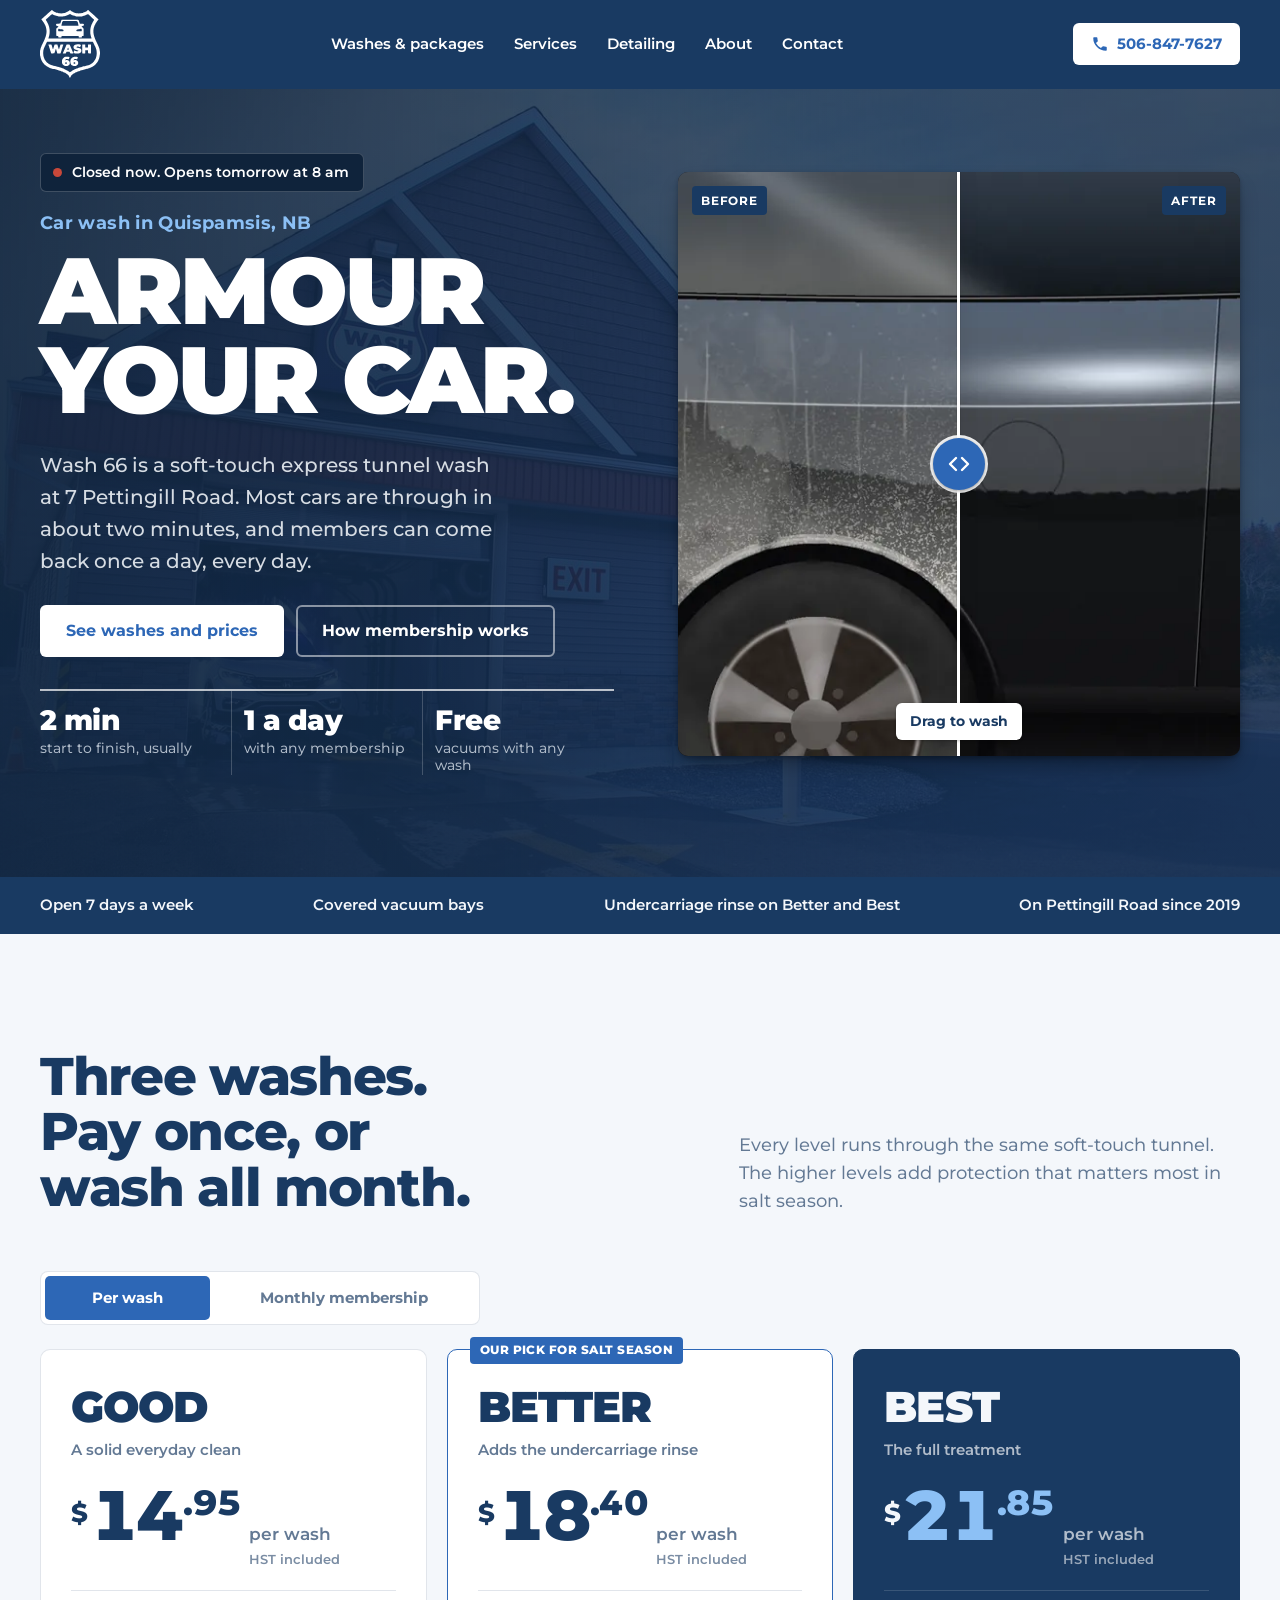
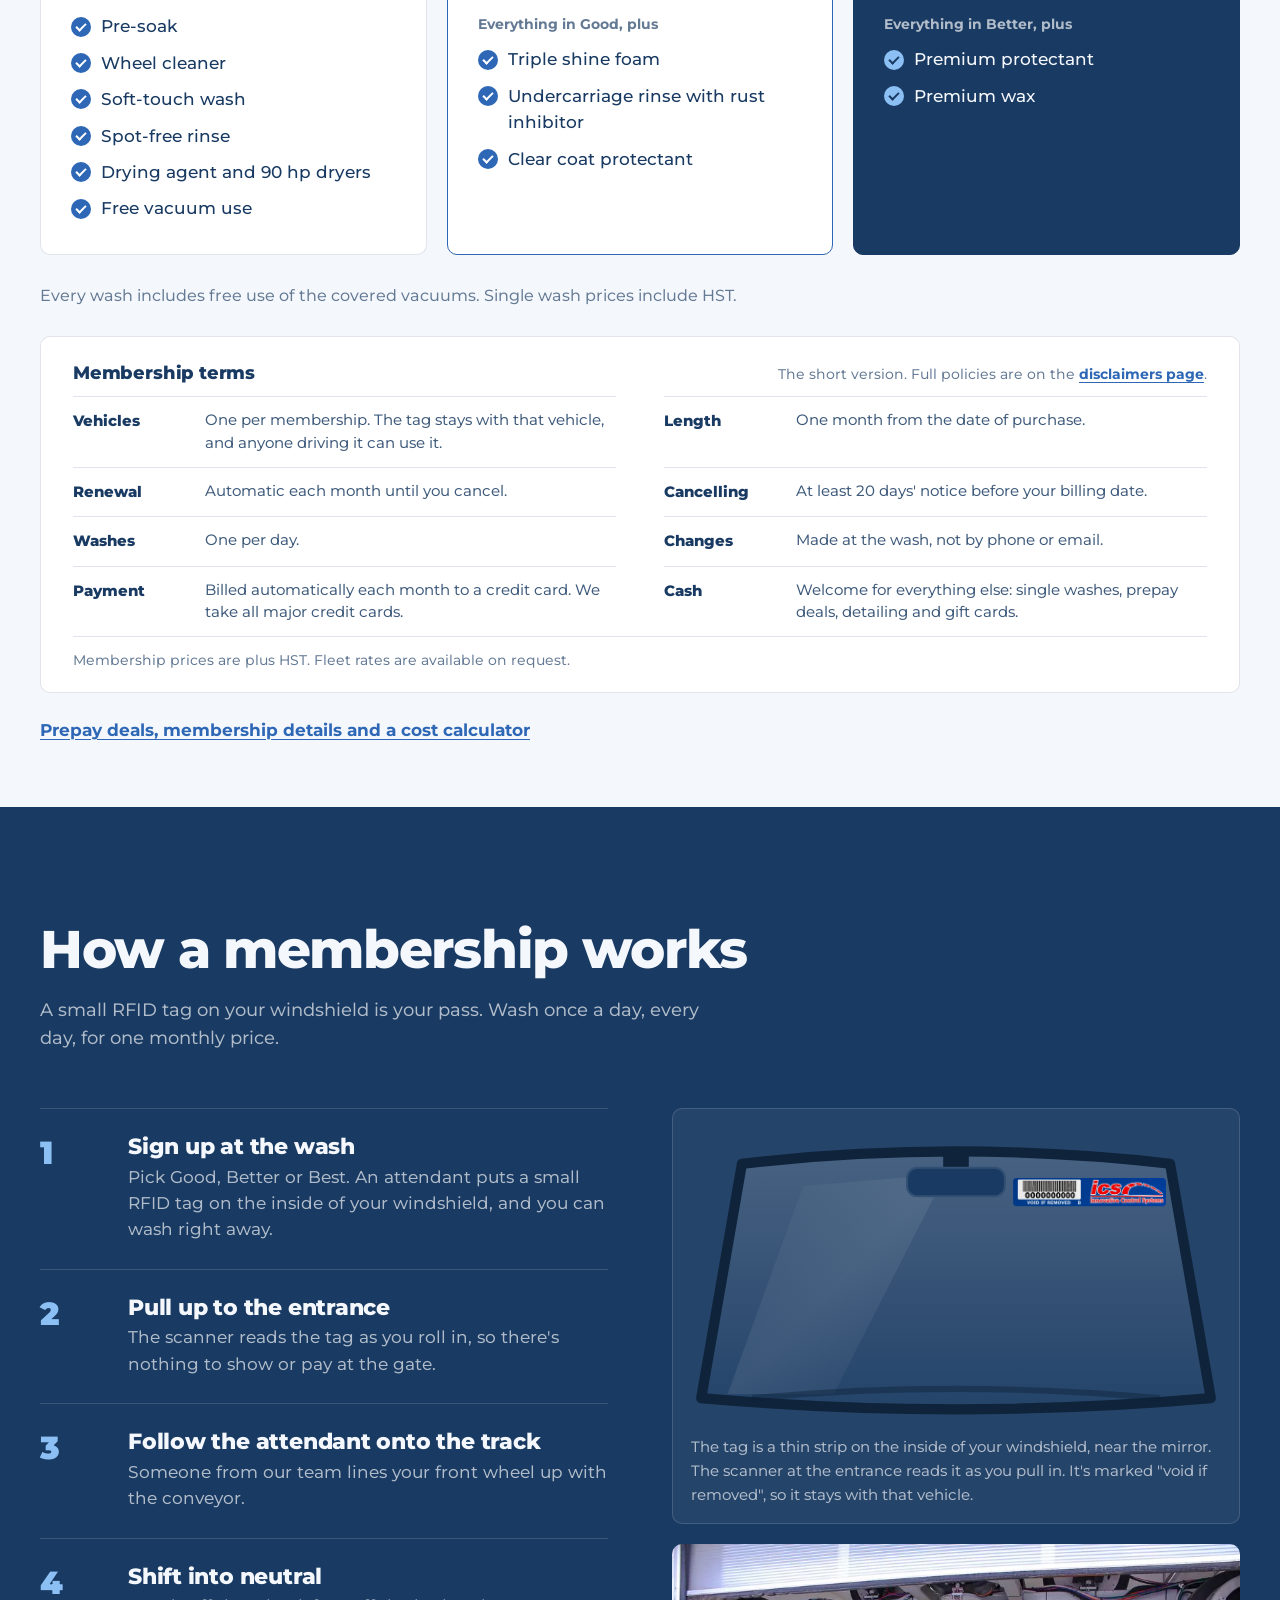
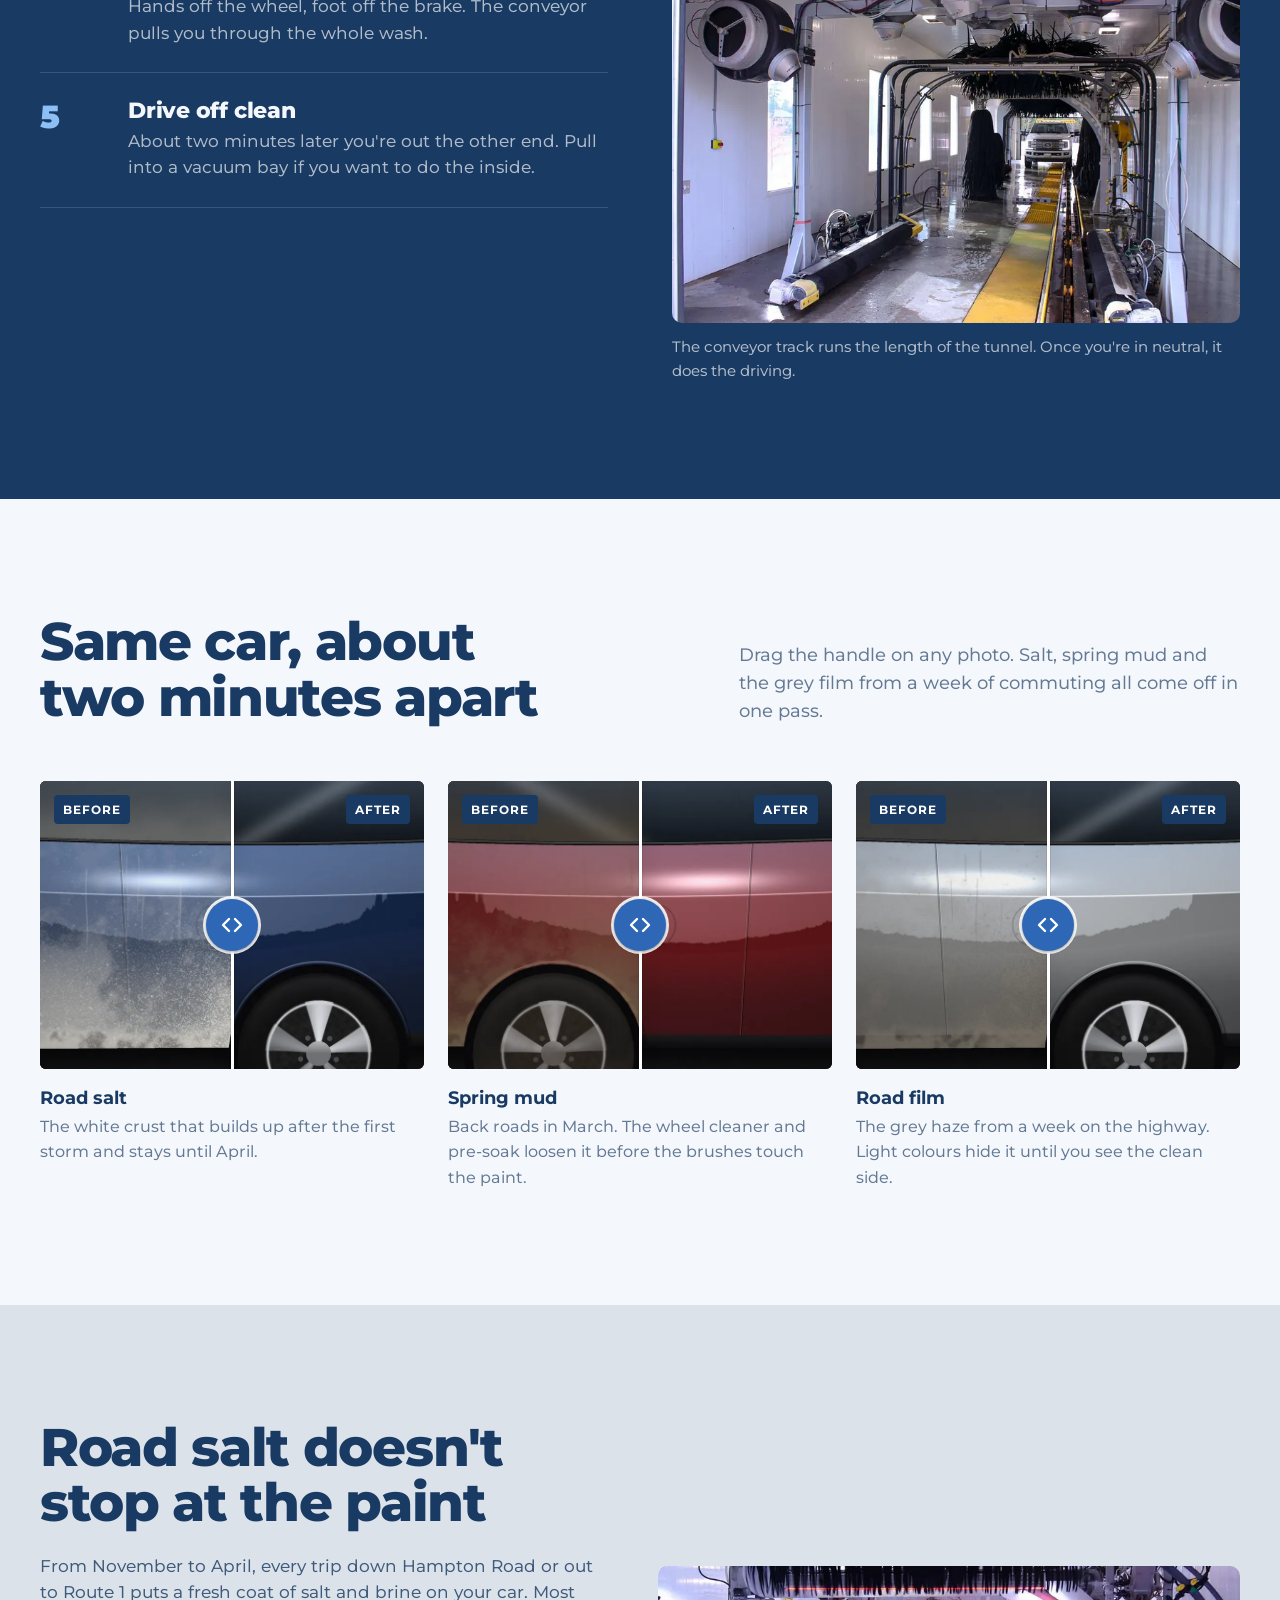
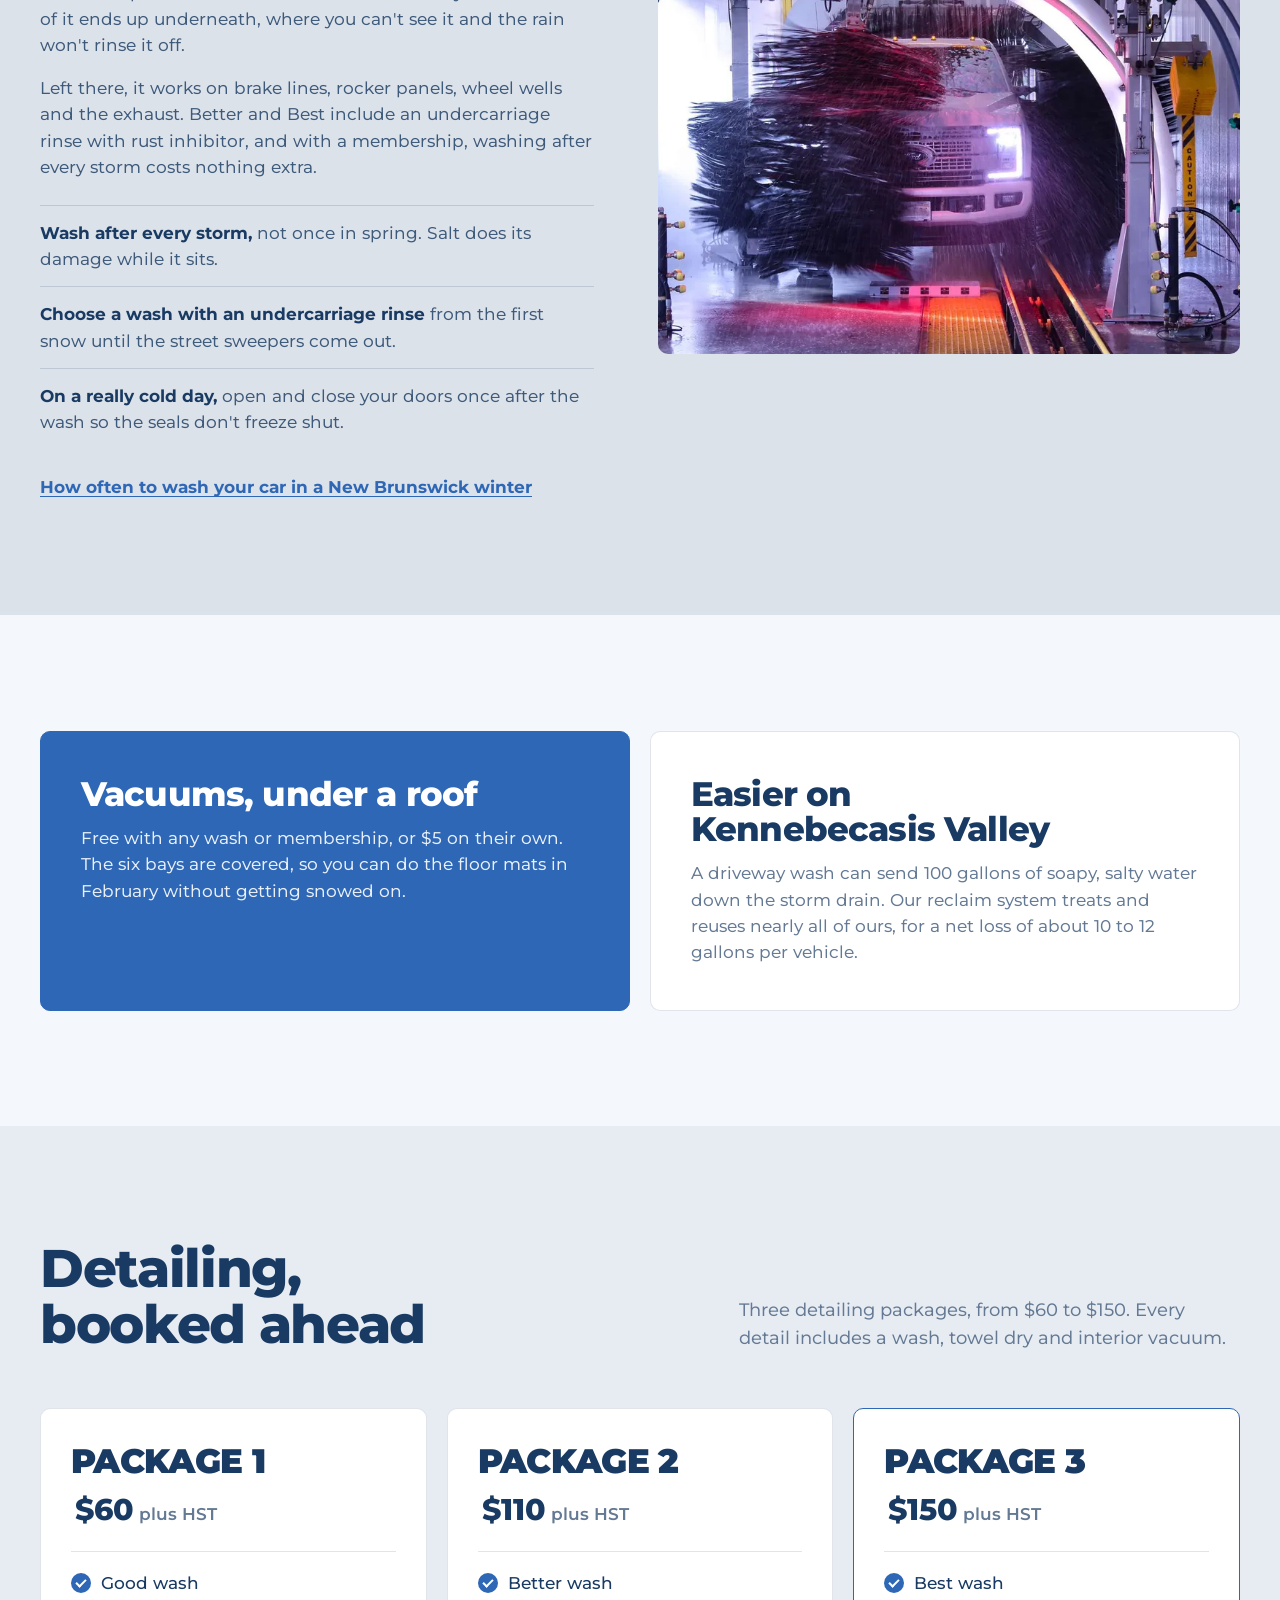
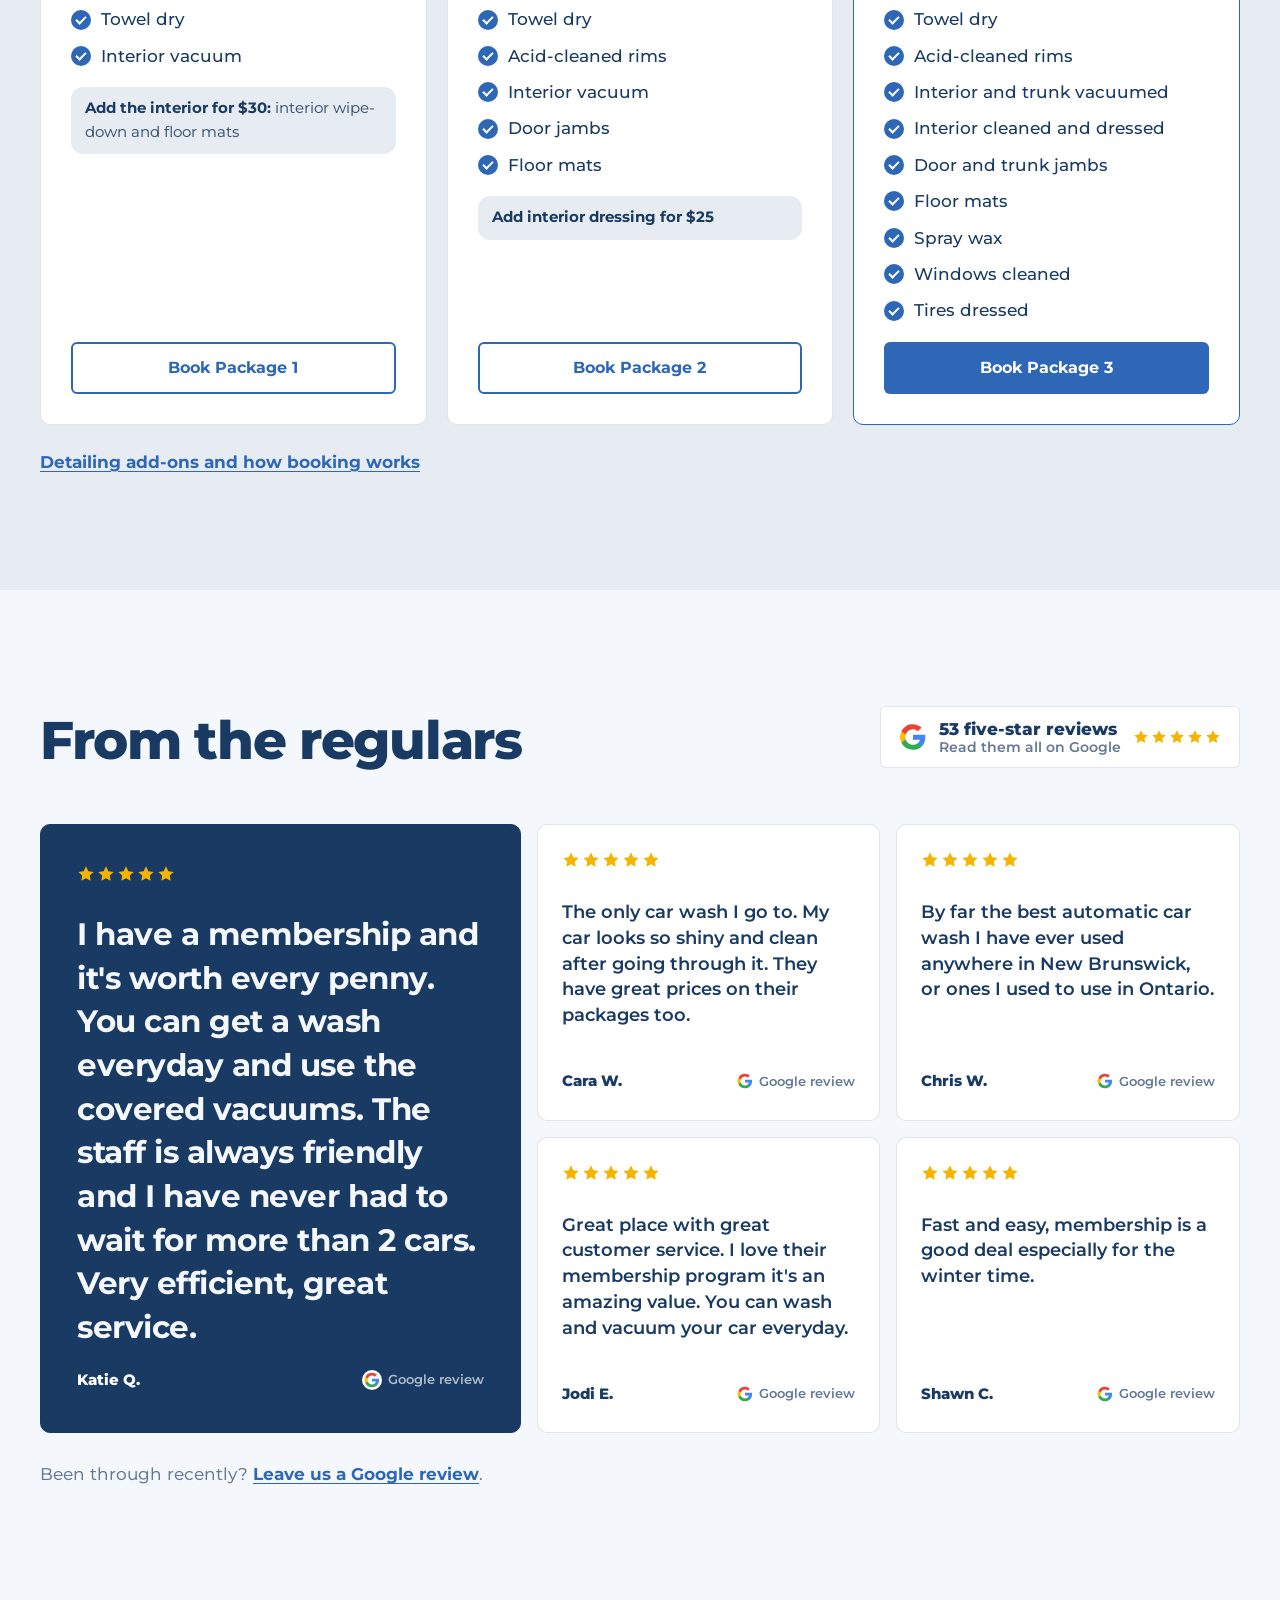
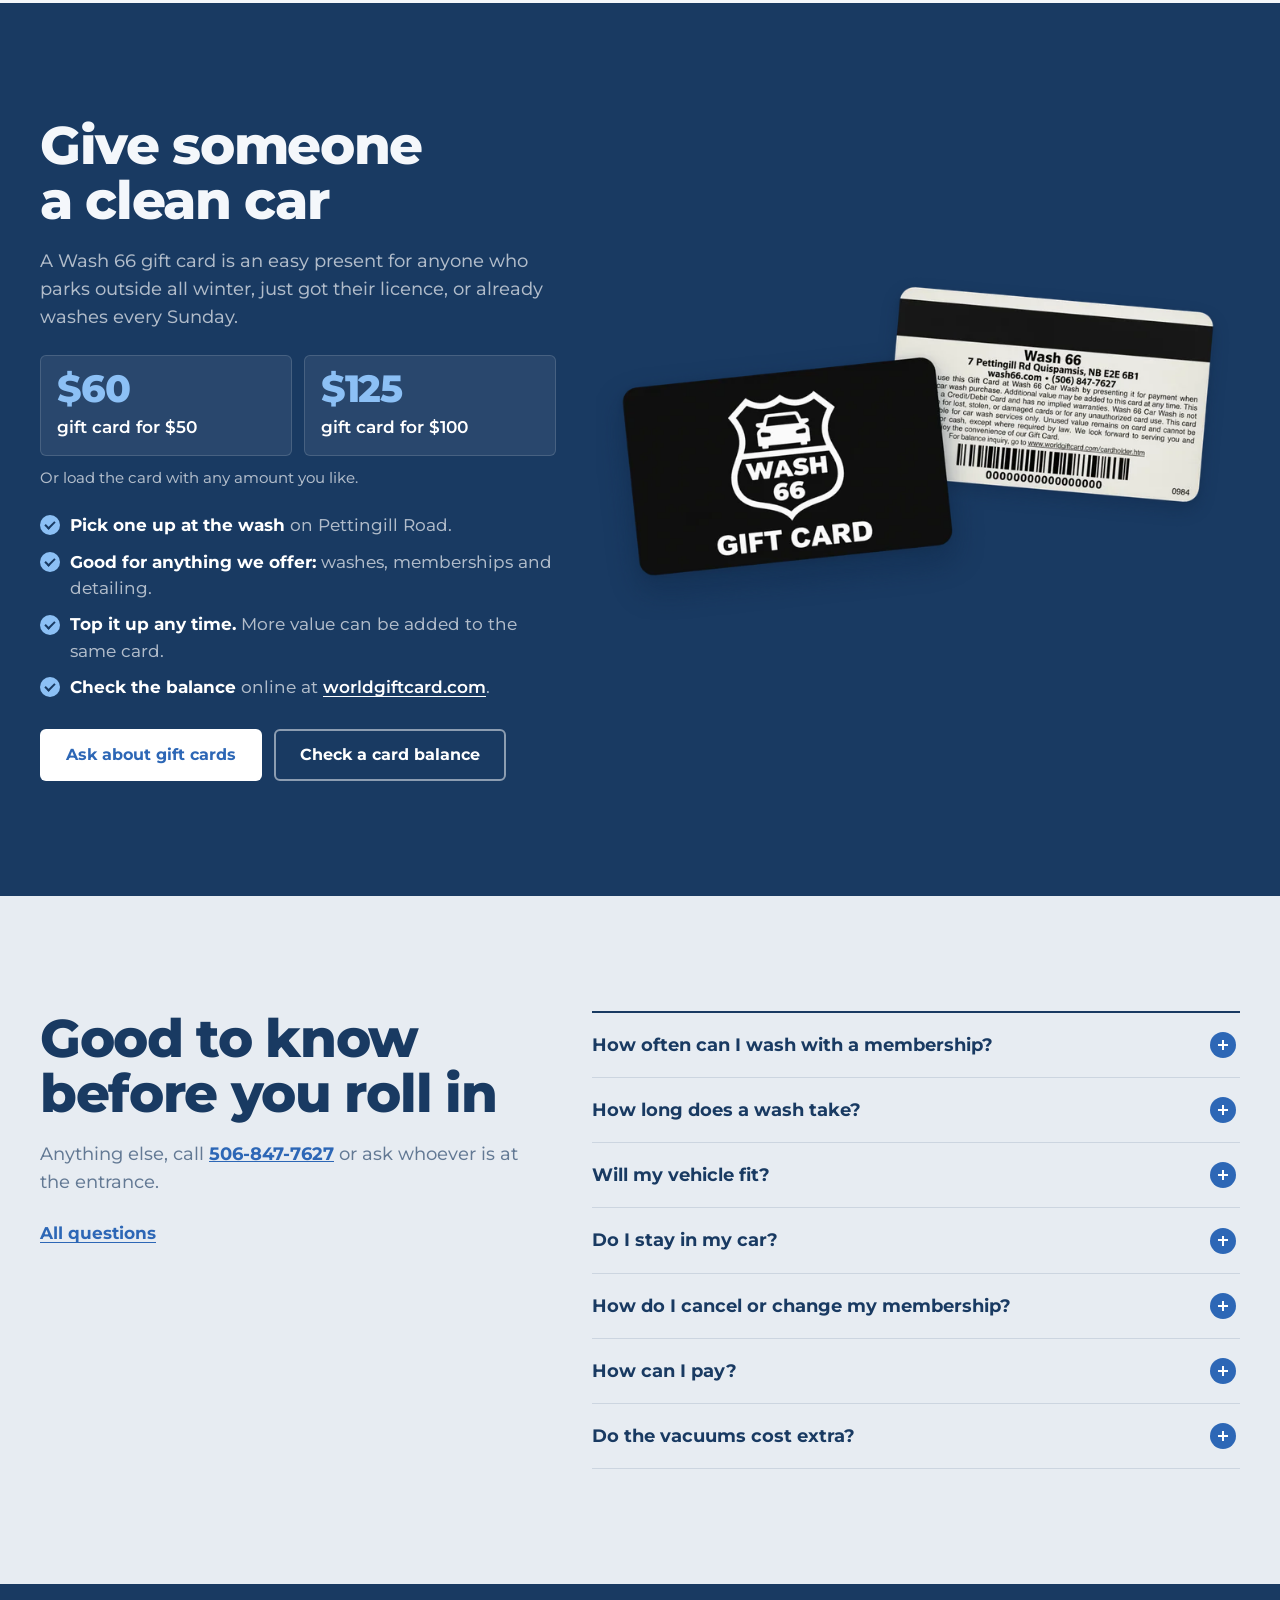
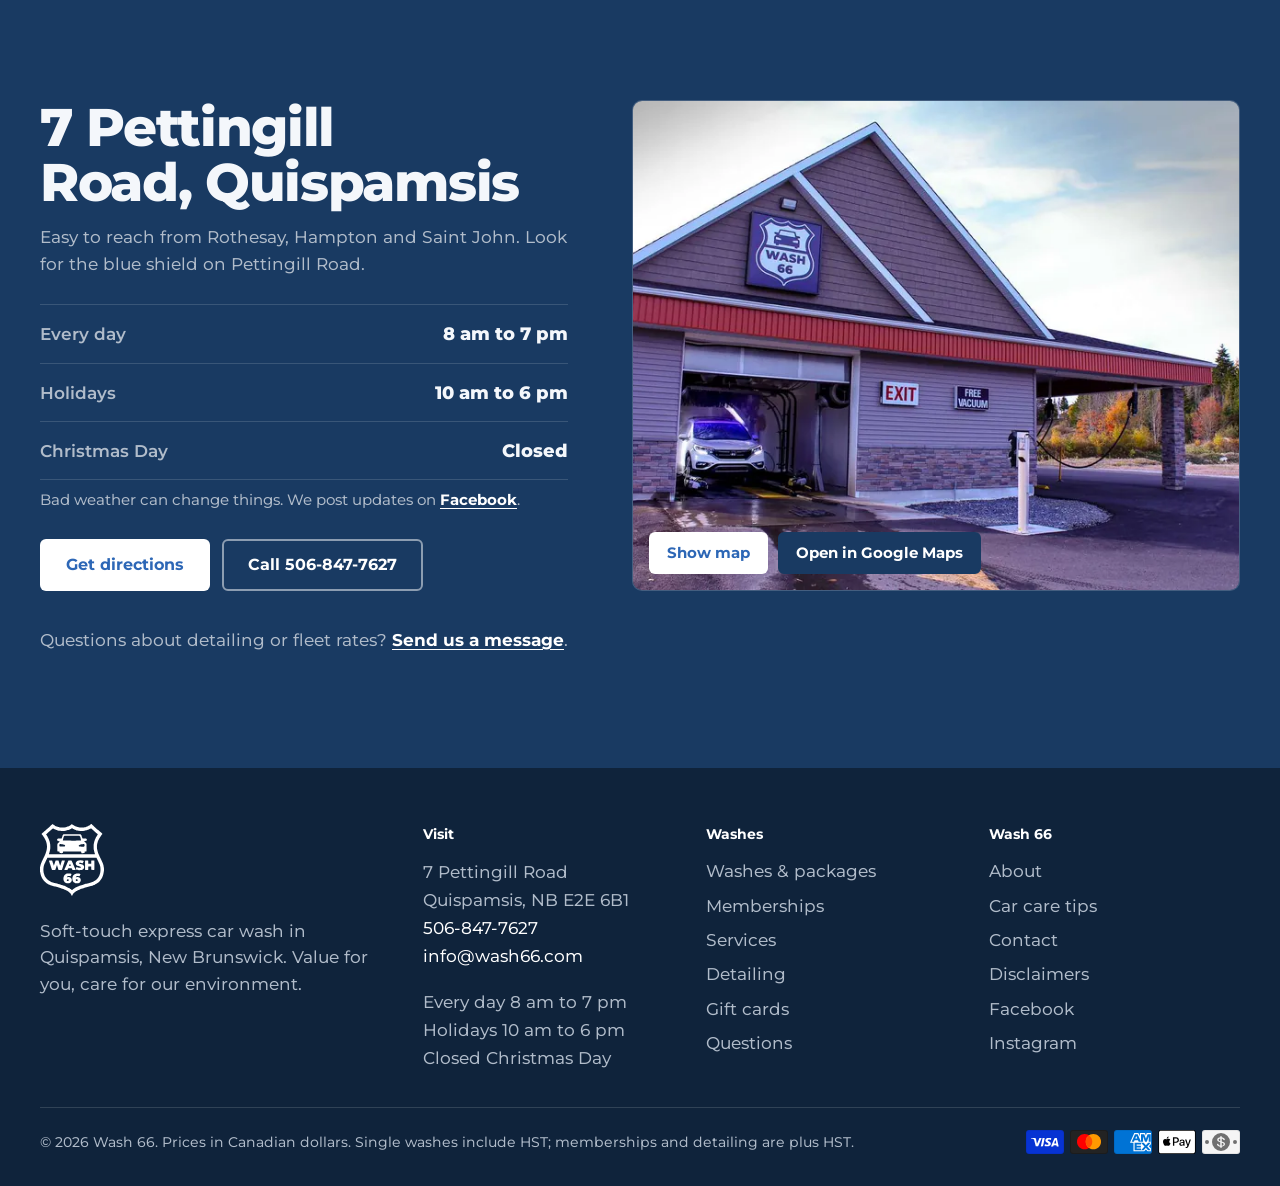
==== index.html @ ff1d676e "Note that excessively lowered cars may not clear the conveyor track Co-Authored-By: Claude Opus 5.5 " ====
<!doctype html>
<!-- Generated by build.py from src/pages/index.html. Edit that file (and src/data.json), then run: python3 build.py -->
<html lang="en-CA">
<head>
  <meta charset="utf-8">
  <meta name="viewport" content="width=device-width, initial-scale=1, viewport-fit=cover">
  <title>Wash 66 | Car Wash &amp; Auto Detailing in Quispamsis, NB</title>
  <meta name="description" content="Soft-touch express car wash in Quispamsis, NB. Single washes, monthly memberships with a wash every day, auto detailing and covered vacuums. Open daily 8 to 7.">
  <link rel="canonical" href="https://wash66.com/">
  <meta name="robots" content="index, follow, max-image-preview:large">
  <meta name="theme-color" content="#193A62">
  <meta name="format-detection" content="telephone=no">

  <meta property="og:type" content="website">
  <meta property="og:site_name" content="Wash 66">
  <meta property="og:locale" content="en_CA">
  <meta property="og:title" content="Wash 66 | Car Wash &amp; Auto Detailing in Quispamsis, NB">
  <meta property="og:description" content="Soft-touch express car wash in Quispamsis, NB. Single washes, monthly memberships with a wash every day, auto detailing and covered vacuums. Open daily 8 to 7.">
  <meta property="og:url" content="https://wash66.cooper-577.workers.dev/">
  <meta property="og:image" content="https://wash66.cooper-577.workers.dev/assets/img/og.jpg?v=172c26ea">
  <meta property="og:image:width" content="1200">
  <meta property="og:image:height" content="630">
  <meta property="og:image:alt" content="Wash 66 car wash, 7 Pettingill Road, Quispamsis, NB. Open every day, 8 am to 7 pm.">
  <meta name="twitter:card" content="summary_large_image">
  <meta name="twitter:title" content="Wash 66 | Car Wash &amp; Auto Detailing in Quispamsis, NB">
  <meta name="twitter:description" content="Soft-touch express car wash in Quispamsis, NB. Single washes, monthly memberships with a wash every day, auto detailing and covered vacuums. Open daily 8 to 7.">
  <meta name="twitter:image" content="https://wash66.cooper-577.workers.dev/assets/img/og.jpg?v=172c26ea">

  <link rel="icon" href="/favicon.ico" sizes="48x48">
  <link rel="icon" href="/assets/img/icons/icon.svg" type="image/svg+xml">
  <link rel="icon" href="/assets/img/icons/icon-96.png" type="image/png" sizes="96x96">
  <link rel="apple-touch-icon" href="/apple-touch-icon.png">
  <link rel="manifest" href="/site.webmanifest">

  <link rel="preload" href="/assets/fonts/montserrat-latin.woff2" as="font" type="font/woff2" crossorigin>
  <link rel="preload" as="image" href="/assets/img/photos/wash-66-building-quispamsis-800.webp" media="(max-width: 899px)">
  <link rel="preload" as="image" href="/assets/img/photos/wash-66-building-quispamsis.webp" media="(min-width: 900px)">
  <script>document.documentElement.className += " js";</script>
  <link rel="stylesheet" href="/assets/css/styles.css?v=006545fe">
  <script src="/assets/js/main.js?v=eb7e417e" defer></script>
  <script type="application/ld+json">
{
  "@context": "https://schema.org",
  "@graph": [
    {
      "@type": "AutoWash",
      "@id": "https://wash66.com/#business",
      "name": "Wash 66",
      "slogan": "Armour your car",
      "description": "Soft-touch express exterior car wash with monthly memberships, auto detailing and covered vacuum bays in Quispamsis, New Brunswick.",
      "url": "https://wash66.com/",
      "logo": "https://wash66.com/assets/img/icons/icon-512.png",
      "image": [
        "https://wash66.com/assets/img/photos/wash-66-building-quispamsis.webp",
        "https://wash66.com/assets/img/photos/soft-touch-car-wash-tunnel.webp"
      ],
      "telephone": "+15068477627",
      "email": "info@wash66.com",
      "priceRange": "$",
      "currenciesAccepted": "CAD",
      "paymentAccepted": "Cash, Credit Card, Visa, Mastercard, American Express, Apple Pay",
      "address": {
        "@type": "PostalAddress",
        "streetAddress": "7 Pettingill Road",
        "addressLocality": "Quispamsis",
        "addressRegion": "NB",
        "postalCode": "E2E 6B1",
        "addressCountry": "CA"
      },
      "geo": {
        "@type": "GeoCoordinates",
        "latitude": 45.4061317,
        "longitude": -65.9738007
      },
      "hasMap": "https://www.google.com/maps/place/Wash+66/@45.4061317,-65.9738007,17z/data=!4m6!3m5!1s0x4ca7ad0184f988fd:0x5b1b1e35667eea2c!8m2!3d45.4061317!4d-65.9738007!16s%2Fg%2F11j48ryvm3",
      "openingHoursSpecification": [
        {
          "@type": "OpeningHoursSpecification",
          "dayOfWeek": [
            "Monday",
            "Tuesday",
            "Wednesday",
            "Thursday",
            "Friday",
            "Saturday",
            "Sunday"
          ],
          "opens": "08:00",
          "closes": "19:00"
        }
      ],
      "areaServed": [
        {
          "@type": "City",
          "name": "Quispamsis"
        },
        {
          "@type": "City",
          "name": "Rothesay"
        },
        {
          "@type": "City",
          "name": "Hampton"
        },
        {
          "@type": "City",
          "name": "Saint John"
        }
      ],
      "sameAs": [
        "https://www.facebook.com/Wash66Ltd/",
        "https://www.instagram.com/wash66ltd/",
        "https://www.google.com/maps/place/Wash+66/@45.4061317,-65.9738007,17z/data=!4m6!3m5!1s0x4ca7ad0184f988fd:0x5b1b1e35667eea2c!8m2!3d45.4061317!4d-65.9738007!16s%2Fg%2F11j48ryvm3"
      ],
      "foundingDate": "2019",
      "hasOfferCatalog": {
        "@type": "OfferCatalog",
        "name": "Car wash packages and memberships",
        "itemListElement": [
          {
            "@type": "Offer",
            "name": "Good wash",
            "price": 14.95,
            "priceCurrency": "CAD",
            "priceSpecification": {
              "@type": "PriceSpecification",
              "price": 14.95,
              "priceCurrency": "CAD",
              "valueAddedTaxIncluded": true
            },
            "itemOffered": {
              "@type": "Service",
              "name": "Good car wash"
            }
          },
          {
            "@type": "Offer",
            "name": "Good monthly membership",
            "price": 36,
            "priceCurrency": "CAD",
            "priceSpecification": {
              "@type": "UnitPriceSpecification",
              "price": 36,
              "priceCurrency": "CAD",
              "unitCode": "MON",
              "valueAddedTaxIncluded": false
            },
            "itemOffered": {
              "@type": "Service",
              "name": "Good unlimited wash membership"
            }
          },
          {
            "@type": "Offer",
            "name": "Better wash",
            "price": 18.40,
            "priceCurrency": "CAD",
            "priceSpecification": {
              "@type": "PriceSpecification",
              "price": 18.40,
              "priceCurrency": "CAD",
              "valueAddedTaxIncluded": true
            },
            "itemOffered": {
              "@type": "Service",
              "name": "Better car wash"
            }
          },
          {
            "@type": "Offer",
            "name": "Better monthly membership",
            "price": 39,
            "priceCurrency": "CAD",
            "priceSpecification": {
              "@type": "UnitPriceSpecification",
              "price": 39,
              "priceCurrency": "CAD",
              "unitCode": "MON",
              "valueAddedTaxIncluded": false
            },
            "itemOffered": {
              "@type": "Service",
              "name": "Better unlimited wash membership"
            }
          },
          {
            "@type": "Offer",
            "name": "Best wash",
            "price": 21.85,
            "priceCurrency": "CAD",
            "priceSpecification": {
              "@type": "PriceSpecification",
              "price": 21.85,
              "priceCurrency": "CAD",
              "valueAddedTaxIncluded": true
            },
            "itemOffered": {
              "@type": "Service",
              "name": "Best car wash"
            }
          },
          {
            "@type": "Offer",
            "name": "Best monthly membership",
            "price": 44,
            "priceCurrency": "CAD",
            "priceSpecification": {
              "@type": "UnitPriceSpecification",
              "price": 44,
              "priceCurrency": "CAD",
              "unitCode": "MON",
              "valueAddedTaxIncluded": false
            },
            "itemOffered": {
              "@type": "Service",
              "name": "Best unlimited wash membership"
            }
          }
        ]
      }
    },
    {
      "@type": "WebSite",
      "@id": "https://wash66.com/#website",
      "name": "Wash 66",
      "alternateName": [
        "Wash66",
        "Wash 66 Quispamsis",
        "wash66.com"
      ],
      "url": "https://wash66.com/",
      "publisher": {
        "@id": "https://wash66.com/#business"
      },
      "inLanguage": "en-CA"
    },
    {
      "@type": "WebPage",
      "@id": "https://wash66.com/#webpage",
      "url": "https://wash66.com/",
      "name": "Wash 66 | Car Wash & Auto Detailing in Quispamsis, NB",
      "description": "Soft-touch express car wash in Quispamsis, NB. Single washes, monthly memberships with a wash every day, auto detailing and covered vacuums. Open daily 8 to 7.",
      "isPartOf": {
        "@id": "https://wash66.com/#website"
      },
      "about": {
        "@id": "https://wash66.com/#business"
      },
      "inLanguage": "en-CA"
    }
  ]
}
  </script>
</head>
<body class="">
  <a class="skip" href="#main">Skip to content</a>

  <header class="site-header" data-header>
    <div class="wrap header-inner">
      <a class="brand" href="/" aria-label="Wash 66 home">
        <img src="/assets/img/logo.svg" alt="Wash 66" width="161" height="181">
      </a>
      <nav class="nav" aria-label="Main">
<a href="/packages/">Washes &amp; packages</a>
<a href="/services/">Services</a>
<a href="/detailing/">Detailing</a>
<a href="/about/">About</a>
<a href="/contact/">Contact</a>
      </nav>
      <div class="header-actions">
        <a class="btn btn-white btn-sm" href="tel:+15068477627">
          <svg class="i" viewBox="0 0 24 24" aria-hidden="true"><path d="M6.6 10.8a15.1 15.1 0 0 0 6.6 6.6l2.2-2.2a1 1 0 0 1 1-.25 11.4 11.4 0 0 0 3.6.57 1 1 0 0 1 1 1V20a1 1 0 0 1-1 1A17 17 0 0 1 3 4a1 1 0 0 1 1-1h3.5a1 1 0 0 1 1 1c0 1.25.2 2.45.57 3.57a1 1 0 0 1-.25 1z"/></svg>
          <span>506-847-7627</span>
        </a>
        <button class="menu-btn" type="button" aria-expanded="false" aria-controls="mobile-menu" data-menu-btn>
          <span class="menu-btn-bars" aria-hidden="true"></span>
          <span class="sr-only">Menu</span>
        </button>
      </div>
    </div>
  </header>
  <div class="mobile-menu" id="mobile-menu" hidden data-menu>
    <nav class="wrap" aria-label="Mobile">
<a href="/packages/">Washes &amp; packages</a>
<a href="/services/">Services</a>
<a href="/detailing/">Detailing</a>
<a href="/about/">About</a>
<a href="/contact/">Contact</a>
<a href="/faq/">Questions</a>
<a href="/car-care/">Car care tips</a>
<a href="/disclaimers/">Disclaimers</a>
    </nav>
  </div>

  <main id="main">
<section class="hero" style="--hero-sm: url('/assets/img/photos/wash-66-building-quispamsis-800.webp'); --hero-lg: url('/assets/img/photos/wash-66-building-quispamsis.webp');">
      <div class="hero-bg" aria-hidden="true"></div>
      <div class="hero-overlay" aria-hidden="true"></div>
      <div class="wrap hero-grid">
        <div class="hero-copy">
          <div class="hero-intro">
          <p class="status" data-open-status><span class="dot" aria-hidden="true"></span><span data-open-text>Open every day, 8 am to 7 pm</span></p>
          <h1 class="hero-title"><span class="hero-place">Car wash in Quispamsis, NB</span>Armour your car.</h1>
          <p class="lede">Wash 66 is a soft-touch express tunnel wash at 7 Pettingill Road. Most cars are through in about two minutes, and members can come back once a day, every day.</p>
          <div class="cta-row">
            <a class="btn btn-primary" href="/packages/">See washes and prices</a>
            <a class="btn btn-outline-light" href="#membership">How membership works</a>
          </div>
          </div>
          <ul class="hero-facts" data-reveal>
            <li><strong>2 min</strong><span>start to finish, usually</span></li>
            <li><strong>1 a day</strong><span>with any membership</span></li>
            <li><strong>Free</strong><span>vacuums with any wash</span></li>
          </ul>
        </div>
        <div class="hero-visual" data-reveal>
          <!-- Illustrative before/after. Replace with real photos from the tunnel (see README). -->
          <figure class="ba ba--hero" data-ba data-ba-intro style="--pos: 50%">
            <img class="ba-after" src="/assets/img/before-after/hero-after-800.webp" srcset="/assets/img/before-after/hero-after-800.webp 800w, /assets/img/before-after/hero-after.webp 1600w" sizes="(min-width: 900px) 46vw, 100vw" width="1600" height="1200" alt="Black car door panel, clean and glossy after a wash">
            <img class="ba-before" src="/assets/img/before-after/hero-before-800.webp" srcset="/assets/img/before-after/hero-before-800.webp 800w, /assets/img/before-after/hero-before.webp 1600w" sizes="(min-width: 900px) 46vw, 100vw" width="1600" height="1200" alt="The same black car panel caked in white road salt">
            <span class="ba-tag ba-tag--before" aria-hidden="true">Before</span>
            <span class="ba-tag ba-tag--after" aria-hidden="true">After</span>
            <span class="ba-handle" aria-hidden="true"><span class="ba-knob"><svg viewBox="0 0 24 24"><path d="M9 6l-6 6 6 6M15 6l6 6-6 6"/></svg></span></span>
            <input class="ba-range" type="range" min="0" max="100" value="50" aria-label="Before and after comparison, salt-covered car">
            <figcaption class="ba-hint">Drag to wash</figcaption>
          </figure>
        </div>
      </div>
    </section>

    <div class="strip">
      <div class="strip-track">
        <ul class="strip-list">
          <li>Open 7 days a week</li>
          <li>Covered vacuum bays</li>
          <li>Undercarriage rinse on Better and Best</li>
          <li>On Pettingill Road since 2019</li>
        </ul>
        <ul class="strip-list strip-clone" aria-hidden="true">
          <li>Open 7 days a week</li>
          <li>Covered vacuum bays</li>
          <li>Undercarriage rinse on Better and Best</li>
          <li>On Pettingill Road since 2019</li>
        </ul>
      </div>
    </div>

    <section class="section" id="washes">
      <div class="wrap">
        <div class="section-head section-head--split">
          <h2>Three washes. Pay once, or wash all month.</h2>
          <p class="section-lede">Every level runs through the same soft-touch tunnel. The higher levels add protection that matters most in salt season.</p>
        </div>
<!-- Wash prices: data-single is the per-wash price with HST included, data-monthly is the membership price before HST. assets/js/main.js reads both. -->
<div class="tiers-head">
  <div class="toggle" role="group" aria-label="Show prices for">
    <button type="button" class="toggle-btn" aria-pressed="true" data-plan="single">Per wash</button>
    <button type="button" class="toggle-btn" aria-pressed="false" data-plan="monthly">Monthly membership</button>
  </div>
</div>
<div class="tiers" data-tiers>
  <article class="tier">
    <h3 class="tier-name">Good</h3>
    <p class="tier-tag">A solid everyday clean</p>
    <p class="price"><span class="price-cur">$</span><span class="price-amt" data-tier="good" data-single="14.95" data-monthly="36">14<span class="price-cents">.95</span></span><span class="price-per" data-per>per wash<small>HST included</small></span></p>
    <ul class="feat">
      <li>Pre-soak</li>
      <li>Wheel cleaner</li>
      <li>Soft-touch wash</li>
      <li>Spot-free rinse</li>
      <li>Drying agent and 90 hp dryers</li>
      <li>Free vacuum use</li>
    </ul>
  </article>
  <article class="tier tier--better">
    <p class="tier-flag">Our pick for salt season</p>
    <h3 class="tier-name">Better</h3>
    <p class="tier-tag">Adds the undercarriage rinse</p>
    <p class="price"><span class="price-cur">$</span><span class="price-amt" data-tier="better" data-single="18.40" data-monthly="39">18<span class="price-cents">.40</span></span><span class="price-per" data-per>per wash<small>HST included</small></span></p>
    <p class="feat-lead">Everything in Good, plus</p>
    <ul class="feat">
      <li>Triple shine foam</li>
      <li>Undercarriage rinse with rust inhibitor</li>
      <li>Clear coat protectant</li>
    </ul>
  </article>
  <article class="tier tier--best">
    <h3 class="tier-name">Best</h3>
    <p class="tier-tag">The full treatment</p>
    <p class="price"><span class="price-cur">$</span><span class="price-amt" data-tier="best" data-single="21.85" data-monthly="44">21<span class="price-cents">.85</span></span><span class="price-per" data-per>per wash<small>HST included</small></span></p>
    <p class="feat-lead">Everything in Better, plus</p>
    <ul class="feat">
      <li>Premium protectant</li>
      <li>Premium wax</li>
    </ul>
  </article>
</div>
<p class="tiers-note" data-plan-note>Every wash includes free use of the covered vacuums. Single wash prices include HST.</p>

<aside class="terms" aria-labelledby="terms-title">
  <div class="terms-head">
    <h3 class="terms-title" id="terms-title">Membership terms</h3>
    <p class="terms-sub">The short version. Full policies are on the <a href="/disclaimers/#packages">disclaimers page</a>.</p>
  </div>
  <dl class="terms-list">
    <div><dt>Vehicles</dt><dd>One per membership. The tag stays with that vehicle, and anyone driving it can use it.</dd></div>
    <div><dt>Length</dt><dd>One month from the date of purchase.</dd></div>
    <div><dt>Renewal</dt><dd>Automatic each month until you cancel.</dd></div>
    <div><dt>Cancelling</dt><dd>At least 20 days' notice before your billing date.</dd></div>
    <div><dt>Washes</dt><dd>One per day.</dd></div>
    <div><dt>Changes</dt><dd>Made at the wash, not by phone or email.</dd></div>
    <div><dt>Payment</dt><dd>Billed automatically each month to a credit card. We take all major credit cards.</dd></div>
    <div><dt>Cash</dt><dd>Welcome for everything else: single washes, prepay deals, detailing and gift cards.</dd></div>
  </dl>
  <p class="terms-foot">Membership prices are plus HST. Fleet rates are available on request.</p>
</aside>

        <p class="more-link"><a href="/packages/">Prepay deals, membership details and a cost calculator</a></p>
      </div>
    </section>

    <section class="section section--ink" id="membership">
      <div class="wrap">
        <div class="section-head">
          <h2>How a membership works</h2>
          <p class="section-lede">A small RFID tag on your windshield is your pass. Wash once a day, every day, for one monthly price.</p>
        </div>
<div class="member-grid">
  <div>
    <ol class="steps">
      <li>
        <h3>Sign up at the wash</h3>
        <p>Pick Good, Better or Best. An attendant puts a small RFID tag on the inside of your windshield, and you can wash right away.</p>
      </li>
      <li>
        <h3>Pull up to the entrance</h3>
        <p>The scanner reads the tag as you roll in, so there's nothing to show or pay at the gate.</p>
      </li>
      <li>
        <h3>Follow the attendant onto the track</h3>
        <p>Someone from our team lines your front wheel up with the conveyor.</p>
      </li>
      <li>
        <h3>Shift into neutral</h3>
        <p>Hands off the wheel, foot off the brake. The conveyor pulls you through the whole wash.</p>
      </li>
      <li>
        <h3>Drive off clean</h3>
        <p>About two minutes later you're out the other end. Pull into a vacuum bay if you want to do the inside.</p>
      </li>
    </ol>
  </div>
  <div class="member-side">
<figure class="windshield">
  <svg viewBox="0 0 520 290" role="img" aria-label="A windshield seen from inside the car, with the thin RFID tag stuck near the rear-view mirror and signal waves going out from it">
    <defs>
      <linearGradient id="ws-glass" x1="0" y1="0" x2="0" y2="1">
        <stop offset="0" class="ws-glass-top"/>
        <stop offset="1" class="ws-glass-bottom"/>
      </linearGradient>
      <linearGradient id="ws-glare" x1="0" y1="0" x2="1" y2="1">
        <stop offset="0" stop-color="#fff" stop-opacity="0"/>
        <stop offset=".5" stop-color="#fff" stop-opacity=".08"/>
        <stop offset="1" stop-color="#fff" stop-opacity="0"/>
      </linearGradient>
    </defs>
    <path class="ws-frame" d="M50 36 Q260 12 470 36 L510 266 Q260 288 10 266 Z" fill="url(#ws-glass)" stroke-width="10" stroke-linejoin="round"/>
    <path d="M110 58 L250 46 L140 262 L36 262 Z" fill="url(#ws-glare)"/>
    <rect class="ws-dark" x="248" y="24" width="24" height="18" rx="3"/>
    <rect class="ws-mirror" x="212" y="40" width="96" height="28" rx="10" stroke-width="2"/>
    <image class="ws-tag" href="/assets/img/ics-rfid-tag.webp" x="316" y="50" width="150" height="27.7" preserveAspectRatio="xMidYMid meet"/>
    <g class="ws-waves" fill="none" stroke-width="3" stroke-linecap="round">
      <path class="w1" d="M472 56 a10 10 0 0 1 0 18"/>
      <path class="w2" d="M480 49 a18 18 0 0 1 0 32"/>
      <path class="w3" d="M488 42 a26 26 0 0 1 0 46"/>
    </g>
    <path class="ws-dark" d="M60 266 Q260 248 460 266" stroke-width="6" fill="none" opacity=".45" style="fill:none"/>
  </svg>
  <figcaption>The tag is a thin strip on the inside of your windshield, near the mirror. The scanner at the entrance reads it as you pull in. It's marked "void if removed", so it stays with that vehicle.</figcaption>
</figure>

<figure class="member-photo">
      <img src="/assets/img/photos/soft-touch-car-wash-tunnel-800.webp" srcset="/assets/img/photos/soft-touch-car-wash-tunnel-800.webp 800w, /assets/img/photos/soft-touch-car-wash-tunnel.webp 1334w" sizes="(min-width: 900px) 45vw, 100vw" width="1334" height="888" loading="lazy" alt="Inside the Wash 66 tunnel: the yellow conveyor track runs between the soft-touch brushes">
      <figcaption>The conveyor track runs the length of the tunnel. Once you're in neutral, it does the driving.</figcaption>
    </figure>
  </div>
</div>

      </div>
    </section>

    <section class="section" id="results">
      <div class="wrap">
        <div class="section-head section-head--split">
          <h2>Same car, about two minutes apart</h2>
          <p class="section-lede">Drag the handle on any photo. Salt, spring mud and the grey film from a week of commuting all come off in one pass.</p>
        </div>
<!-- Illustrative before/after images. Replace with real before/after photos from the tunnel (see README). -->
<div class="gallery">
  <figure class="gallery-item">
    <div class="ba" data-ba style="--pos: 50%">
      <img class="ba-after" src="/assets/img/before-after/salt-after-800.webp" srcset="/assets/img/before-after/salt-after-800.webp 800w, /assets/img/before-after/salt-after.webp 1600w" sizes="(min-width: 900px) 32vw, 100vw" width="1600" height="1200" loading="lazy" alt="Blue car rear quarter panel after a wash">
      <img class="ba-before" src="/assets/img/before-after/salt-before-800.webp" srcset="/assets/img/before-after/salt-before-800.webp 800w, /assets/img/before-after/salt-before.webp 1600w" sizes="(min-width: 900px) 32vw, 100vw" width="1600" height="1200" loading="lazy" alt="Blue car rear quarter panel covered in road salt">
      <span class="ba-tag ba-tag--before" aria-hidden="true">Before</span>
      <span class="ba-tag ba-tag--after" aria-hidden="true">After</span>
      <span class="ba-handle" aria-hidden="true"><span class="ba-knob"><svg viewBox="0 0 24 24"><path d="M9 6l-6 6 6 6M15 6l6 6-6 6"/></svg></span></span>
      <input class="ba-range" type="range" min="0" max="100" value="50" aria-label="Before and after comparison, road salt">
    </div>
    <figcaption><strong>Road salt</strong> The white crust that builds up after the first storm and stays until April.</figcaption>
  </figure>
  <figure class="gallery-item">
    <div class="ba" data-ba style="--pos: 50%">
      <img class="ba-after" src="/assets/img/before-after/mud-after-800.webp" srcset="/assets/img/before-after/mud-after-800.webp 800w, /assets/img/before-after/mud-after.webp 1600w" sizes="(min-width: 900px) 32vw, 100vw" width="1600" height="1200" loading="lazy" alt="Red car side panel after a wash">
      <img class="ba-before" src="/assets/img/before-after/mud-before-800.webp" srcset="/assets/img/before-after/mud-before-800.webp 800w, /assets/img/before-after/mud-before.webp 1600w" sizes="(min-width: 900px) 32vw, 100vw" width="1600" height="1200" loading="lazy" alt="Red car side panel splashed with mud">
      <span class="ba-tag ba-tag--before" aria-hidden="true">Before</span>
      <span class="ba-tag ba-tag--after" aria-hidden="true">After</span>
      <span class="ba-handle" aria-hidden="true"><span class="ba-knob"><svg viewBox="0 0 24 24"><path d="M9 6l-6 6 6 6M15 6l6 6-6 6"/></svg></span></span>
      <input class="ba-range" type="range" min="0" max="100" value="50" aria-label="Before and after comparison, spring mud">
    </div>
    <figcaption><strong>Spring mud</strong> Back roads in March. The wheel cleaner and pre-soak loosen it before the brushes touch the paint.</figcaption>
  </figure>
  <figure class="gallery-item">
    <div class="ba" data-ba style="--pos: 50%">
      <img class="ba-after" src="/assets/img/before-after/film-after-800.webp" srcset="/assets/img/before-after/film-after-800.webp 800w, /assets/img/before-after/film-after.webp 1600w" sizes="(min-width: 900px) 32vw, 100vw" width="1600" height="1200" loading="lazy" alt="Silver car door after a wash">
      <img class="ba-before" src="/assets/img/before-after/film-before-800.webp" srcset="/assets/img/before-after/film-before-800.webp 800w, /assets/img/before-after/film-before.webp 1600w" sizes="(min-width: 900px) 32vw, 100vw" width="1600" height="1200" loading="lazy" alt="Silver car door dulled by grey road film and drip marks">
      <span class="ba-tag ba-tag--before" aria-hidden="true">Before</span>
      <span class="ba-tag ba-tag--after" aria-hidden="true">After</span>
      <span class="ba-handle" aria-hidden="true"><span class="ba-knob"><svg viewBox="0 0 24 24"><path d="M9 6l-6 6 6 6M15 6l6 6-6 6"/></svg></span></span>
      <input class="ba-range" type="range" min="0" max="100" value="50" aria-label="Before and after comparison, road film">
    </div>
    <figcaption><strong>Road film</strong> The grey haze from a week on the highway. Light colours hide it until you see the clean side.</figcaption>
  </figure>
</div>

      </div>
    </section>

    <section class="section section--ice" id="winter">
      <div class="wrap winter-grid">
        <div class="winter-copy">
          <h2>Road salt doesn't stop at the paint</h2>
          <p>From November to April, every trip down Hampton Road or out to Route 1 puts a fresh coat of salt and brine on your car. Most of it ends up underneath, where you can't see it and the rain won't rinse it off.</p>
          <p>Left there, it works on brake lines, rocker panels, wheel wells and the exhaust. Better and Best include an undercarriage rinse with rust inhibitor, and with a membership, washing after every storm costs nothing extra.</p>
          <ul class="tips">
            <li><strong>Wash after every storm,</strong> not once in spring. Salt does its damage while it sits.</li>
            <li><strong>Choose a wash with an undercarriage rinse</strong> from the first snow until the street sweepers come out.</li>
            <li><strong>On a really cold day,</strong> open and close your doors once after the wash so the seals don't freeze shut.</li>
          </ul>
          <p class="more-link"><a href="/car-care/winter-car-wash-new-brunswick/">How often to wash your car in a New Brunswick winter</a></p>
        </div>
        <figure class="winter-photo">
          <img src="/assets/img/photos/pickup-truck-car-wash-brushes-800.webp" srcset="/assets/img/photos/pickup-truck-car-wash-brushes-800.webp 800w, /assets/img/photos/pickup-truck-car-wash-brushes.webp 1334w" sizes="(min-width: 900px) 48vw, 100vw" width="1334" height="888" loading="lazy" alt="A pickup truck in the soft-touch brushes at Wash 66">
        </figure>
      </div>
    </section>

    <section class="section" id="extras">
      <div class="wrap extras">
        <article class="extra extra--vac">
          <h2 class="extra-title">Vacuums, under a roof</h2>
          <p>Free with any wash or membership, or $5 on their own. The six bays are covered, so you can do the floor mats in February without getting snowed on.</p>
        </article>
        <article class="extra">
          <h2 class="extra-title">Easier on Kennebecasis Valley</h2>
          <p>A driveway wash can send 100 gallons of soapy, salty water down the storm drain. Our reclaim system treats and reuses nearly all of ours, for a net loss of about 10 to 12 gallons per vehicle.</p>
        </article>
      </div>
    </section>

    <section class="section section--paper2" id="detailing">
      <div class="wrap">
        <div class="section-head section-head--split">
          <h2>Detailing, booked ahead</h2>
          <p class="section-lede">Three detailing packages, from $60 to $150. Every detail includes a wash, towel dry and interior vacuum.</p>
        </div>
<!-- Detailing packages and prices from the Wash 66 price sheet. -->
<div class="details">
  <article class="detail">
    <h3 class="detail-name">Package 1</h3>
    <p class="detail-price"><strong>$60</strong> plus HST</p>
    <ul class="feat">
      <li>Good wash</li>
      <li>Towel dry</li>
      <li>Interior vacuum</li>
    </ul>
    <p class="detail-addon"><strong>Add the interior for $30:</strong> interior wipe-down and floor mats</p>
    <a class="btn btn-outline btn-block" href="/detailing/#book" data-inquire="Package 1 detail">Book Package 1</a>
  </article>
  <article class="detail">
    <h3 class="detail-name">Package 2</h3>
    <p class="detail-price"><strong>$110</strong> plus HST</p>
    <ul class="feat">
      <li>Better wash</li>
      <li>Towel dry</li>
      <li>Acid-cleaned rims</li>
      <li>Interior vacuum</li>
      <li>Door jambs</li>
      <li>Floor mats</li>
    </ul>
    <p class="detail-addon"><strong>Add interior dressing for $25</strong></p>
    <a class="btn btn-outline btn-block" href="/detailing/#book" data-inquire="Package 2 detail">Book Package 2</a>
  </article>
  <article class="detail detail--best">
    <h3 class="detail-name">Package 3</h3>
    <p class="detail-price"><strong>$150</strong> plus HST</p>
    <ul class="feat">
      <li>Best wash</li>
      <li>Towel dry</li>
      <li>Acid-cleaned rims</li>
      <li>Interior and trunk vacuumed</li>
      <li>Interior cleaned and dressed</li>
      <li>Door and trunk jambs</li>
      <li>Floor mats</li>
      <li>Spray wax</li>
      <li>Windows cleaned</li>
      <li>Tires dressed</li>
    </ul>
    <a class="btn btn-primary btn-block" href="/detailing/#book" data-inquire="Package 3 detail">Book Package 3</a>
  </article>
</div>

        <p class="more-link"><a href="/detailing/">Detailing add-ons and how booking works</a></p>
      </div>
    </section>

    <section class="section" id="reviews">
      <div class="wrap">
<div class="section-head section-head--split">
  <h2>From the regulars</h2>
  <a class="rating" href="https://www.google.com/maps/place/Wash+66/@45.4061317,-65.9738007,17z/data=!4m8!3m7!1s0x4ca7ad0184f988fd:0x5b1b1e35667eea2c!8m2!3d45.4061317!4d-65.9738007!9m1!1b1!16s%2Fg%2F11j48ryvm3" target="_blank" rel="noopener">
    <svg class="g-icon" viewBox="0 0 24 24" aria-hidden="true"><path fill="#4285F4" d="M22.6 12.3c0-.8-.1-1.5-.2-2.3H12v4.3h5.9a5 5 0 0 1-2.2 3.3v2.7h3.6c2.1-1.9 3.3-4.8 3.3-8z"/><path fill="#34A853" d="M12 23c3 0 5.5-1 7.3-2.7l-3.6-2.7c-1 .7-2.2 1.1-3.7 1.1-2.9 0-5.3-1.9-6.2-4.5H2.1v2.8A11 11 0 0 0 12 23z"/><path fill="#FBBC05" d="M5.8 14.2a6.6 6.6 0 0 1 0-4.3V7.1H2.1a11 11 0 0 0 0 9.9z"/><path fill="#EA4335" d="M12 5.4c1.6 0 3.1.6 4.2 1.7l3.2-3.2A11 11 0 0 0 2.1 7.1l3.7 2.8C6.7 7.3 9.1 5.4 12 5.4z"/></svg>
    <span class="rating-text"><strong>53 five-star reviews</strong><span>Read them all on Google</span></span>
    <span class="stars" role="img" aria-label="5 out of 5 stars"><svg viewBox="0 0 20 20" aria-hidden="true"><path d="M10 1.5l2.6 5.4 5.9.8-4.3 4.1 1 5.8L10 14.8l-5.2 2.8 1-5.8L1.5 7.7l5.9-.8z"/></svg><svg viewBox="0 0 20 20" aria-hidden="true"><path d="M10 1.5l2.6 5.4 5.9.8-4.3 4.1 1 5.8L10 14.8l-5.2 2.8 1-5.8L1.5 7.7l5.9-.8z"/></svg><svg viewBox="0 0 20 20" aria-hidden="true"><path d="M10 1.5l2.6 5.4 5.9.8-4.3 4.1 1 5.8L10 14.8l-5.2 2.8 1-5.8L1.5 7.7l5.9-.8z"/></svg><svg viewBox="0 0 20 20" aria-hidden="true"><path d="M10 1.5l2.6 5.4 5.9.8-4.3 4.1 1 5.8L10 14.8l-5.2 2.8 1-5.8L1.5 7.7l5.9-.8z"/></svg><svg viewBox="0 0 20 20" aria-hidden="true"><path d="M10 1.5l2.6 5.4 5.9.8-4.3 4.1 1 5.8L10 14.8l-5.2 2.8 1-5.8L1.5 7.7l5.9-.8z"/></svg></span>
  </a>
</div>
<!-- Real 5-star Google reviews, quoted as written (src/data.json). Names shortened to first name and last initial. -->
<div class="reviews">
<blockquote class="review review--big">
  <span class="stars" role="img" aria-label="5 out of 5 stars"><svg viewBox="0 0 20 20" aria-hidden="true"><path d="M10 1.5l2.6 5.4 5.9.8-4.3 4.1 1 5.8L10 14.8l-5.2 2.8 1-5.8L1.5 7.7l5.9-.8z"/></svg><svg viewBox="0 0 20 20" aria-hidden="true"><path d="M10 1.5l2.6 5.4 5.9.8-4.3 4.1 1 5.8L10 14.8l-5.2 2.8 1-5.8L1.5 7.7l5.9-.8z"/></svg><svg viewBox="0 0 20 20" aria-hidden="true"><path d="M10 1.5l2.6 5.4 5.9.8-4.3 4.1 1 5.8L10 14.8l-5.2 2.8 1-5.8L1.5 7.7l5.9-.8z"/></svg><svg viewBox="0 0 20 20" aria-hidden="true"><path d="M10 1.5l2.6 5.4 5.9.8-4.3 4.1 1 5.8L10 14.8l-5.2 2.8 1-5.8L1.5 7.7l5.9-.8z"/></svg><svg viewBox="0 0 20 20" aria-hidden="true"><path d="M10 1.5l2.6 5.4 5.9.8-4.3 4.1 1 5.8L10 14.8l-5.2 2.8 1-5.8L1.5 7.7l5.9-.8z"/></svg></span>
  <p>I have a membership and it&#x27;s worth every penny. You can get a wash everyday and use the covered vacuums. The staff is always friendly and I have never had to wait for more than 2 cars. Very efficient, great service.</p>
  <footer><span class="review-name">Katie Q.</span><span class="review-src"><svg class="g-icon" viewBox="0 0 24 24" aria-hidden="true"><path fill="#4285F4" d="M22.6 12.3c0-.8-.1-1.5-.2-2.3H12v4.3h5.9a5 5 0 0 1-2.2 3.3v2.7h3.6c2.1-1.9 3.3-4.8 3.3-8z"/><path fill="#34A853" d="M12 23c3 0 5.5-1 7.3-2.7l-3.6-2.7c-1 .7-2.2 1.1-3.7 1.1-2.9 0-5.3-1.9-6.2-4.5H2.1v2.8A11 11 0 0 0 12 23z"/><path fill="#FBBC05" d="M5.8 14.2a6.6 6.6 0 0 1 0-4.3V7.1H2.1a11 11 0 0 0 0 9.9z"/><path fill="#EA4335" d="M12 5.4c1.6 0 3.1.6 4.2 1.7l3.2-3.2A11 11 0 0 0 2.1 7.1l3.7 2.8C6.7 7.3 9.1 5.4 12 5.4z"/></svg>Google review</span></footer>
</blockquote>
<blockquote class="review">
  <span class="stars" role="img" aria-label="5 out of 5 stars"><svg viewBox="0 0 20 20" aria-hidden="true"><path d="M10 1.5l2.6 5.4 5.9.8-4.3 4.1 1 5.8L10 14.8l-5.2 2.8 1-5.8L1.5 7.7l5.9-.8z"/></svg><svg viewBox="0 0 20 20" aria-hidden="true"><path d="M10 1.5l2.6 5.4 5.9.8-4.3 4.1 1 5.8L10 14.8l-5.2 2.8 1-5.8L1.5 7.7l5.9-.8z"/></svg><svg viewBox="0 0 20 20" aria-hidden="true"><path d="M10 1.5l2.6 5.4 5.9.8-4.3 4.1 1 5.8L10 14.8l-5.2 2.8 1-5.8L1.5 7.7l5.9-.8z"/></svg><svg viewBox="0 0 20 20" aria-hidden="true"><path d="M10 1.5l2.6 5.4 5.9.8-4.3 4.1 1 5.8L10 14.8l-5.2 2.8 1-5.8L1.5 7.7l5.9-.8z"/></svg><svg viewBox="0 0 20 20" aria-hidden="true"><path d="M10 1.5l2.6 5.4 5.9.8-4.3 4.1 1 5.8L10 14.8l-5.2 2.8 1-5.8L1.5 7.7l5.9-.8z"/></svg></span>
  <p>The only car wash I go to. My car looks so shiny and clean after going through it. They have great prices on their packages too.</p>
  <footer><span class="review-name">Cara W.</span><span class="review-src"><svg class="g-icon" viewBox="0 0 24 24" aria-hidden="true"><path fill="#4285F4" d="M22.6 12.3c0-.8-.1-1.5-.2-2.3H12v4.3h5.9a5 5 0 0 1-2.2 3.3v2.7h3.6c2.1-1.9 3.3-4.8 3.3-8z"/><path fill="#34A853" d="M12 23c3 0 5.5-1 7.3-2.7l-3.6-2.7c-1 .7-2.2 1.1-3.7 1.1-2.9 0-5.3-1.9-6.2-4.5H2.1v2.8A11 11 0 0 0 12 23z"/><path fill="#FBBC05" d="M5.8 14.2a6.6 6.6 0 0 1 0-4.3V7.1H2.1a11 11 0 0 0 0 9.9z"/><path fill="#EA4335" d="M12 5.4c1.6 0 3.1.6 4.2 1.7l3.2-3.2A11 11 0 0 0 2.1 7.1l3.7 2.8C6.7 7.3 9.1 5.4 12 5.4z"/></svg>Google review</span></footer>
</blockquote>
<blockquote class="review">
  <span class="stars" role="img" aria-label="5 out of 5 stars"><svg viewBox="0 0 20 20" aria-hidden="true"><path d="M10 1.5l2.6 5.4 5.9.8-4.3 4.1 1 5.8L10 14.8l-5.2 2.8 1-5.8L1.5 7.7l5.9-.8z"/></svg><svg viewBox="0 0 20 20" aria-hidden="true"><path d="M10 1.5l2.6 5.4 5.9.8-4.3 4.1 1 5.8L10 14.8l-5.2 2.8 1-5.8L1.5 7.7l5.9-.8z"/></svg><svg viewBox="0 0 20 20" aria-hidden="true"><path d="M10 1.5l2.6 5.4 5.9.8-4.3 4.1 1 5.8L10 14.8l-5.2 2.8 1-5.8L1.5 7.7l5.9-.8z"/></svg><svg viewBox="0 0 20 20" aria-hidden="true"><path d="M10 1.5l2.6 5.4 5.9.8-4.3 4.1 1 5.8L10 14.8l-5.2 2.8 1-5.8L1.5 7.7l5.9-.8z"/></svg><svg viewBox="0 0 20 20" aria-hidden="true"><path d="M10 1.5l2.6 5.4 5.9.8-4.3 4.1 1 5.8L10 14.8l-5.2 2.8 1-5.8L1.5 7.7l5.9-.8z"/></svg></span>
  <p>By far the best automatic car wash I have ever used anywhere in New Brunswick, or ones I used to use in Ontario.</p>
  <footer><span class="review-name">Chris W.</span><span class="review-src"><svg class="g-icon" viewBox="0 0 24 24" aria-hidden="true"><path fill="#4285F4" d="M22.6 12.3c0-.8-.1-1.5-.2-2.3H12v4.3h5.9a5 5 0 0 1-2.2 3.3v2.7h3.6c2.1-1.9 3.3-4.8 3.3-8z"/><path fill="#34A853" d="M12 23c3 0 5.5-1 7.3-2.7l-3.6-2.7c-1 .7-2.2 1.1-3.7 1.1-2.9 0-5.3-1.9-6.2-4.5H2.1v2.8A11 11 0 0 0 12 23z"/><path fill="#FBBC05" d="M5.8 14.2a6.6 6.6 0 0 1 0-4.3V7.1H2.1a11 11 0 0 0 0 9.9z"/><path fill="#EA4335" d="M12 5.4c1.6 0 3.1.6 4.2 1.7l3.2-3.2A11 11 0 0 0 2.1 7.1l3.7 2.8C6.7 7.3 9.1 5.4 12 5.4z"/></svg>Google review</span></footer>
</blockquote>
<blockquote class="review">
  <span class="stars" role="img" aria-label="5 out of 5 stars"><svg viewBox="0 0 20 20" aria-hidden="true"><path d="M10 1.5l2.6 5.4 5.9.8-4.3 4.1 1 5.8L10 14.8l-5.2 2.8 1-5.8L1.5 7.7l5.9-.8z"/></svg><svg viewBox="0 0 20 20" aria-hidden="true"><path d="M10 1.5l2.6 5.4 5.9.8-4.3 4.1 1 5.8L10 14.8l-5.2 2.8 1-5.8L1.5 7.7l5.9-.8z"/></svg><svg viewBox="0 0 20 20" aria-hidden="true"><path d="M10 1.5l2.6 5.4 5.9.8-4.3 4.1 1 5.8L10 14.8l-5.2 2.8 1-5.8L1.5 7.7l5.9-.8z"/></svg><svg viewBox="0 0 20 20" aria-hidden="true"><path d="M10 1.5l2.6 5.4 5.9.8-4.3 4.1 1 5.8L10 14.8l-5.2 2.8 1-5.8L1.5 7.7l5.9-.8z"/></svg><svg viewBox="0 0 20 20" aria-hidden="true"><path d="M10 1.5l2.6 5.4 5.9.8-4.3 4.1 1 5.8L10 14.8l-5.2 2.8 1-5.8L1.5 7.7l5.9-.8z"/></svg></span>
  <p>Great place with great customer service. I love their membership program it&#x27;s an amazing value. You can wash and vacuum your car everyday.</p>
  <footer><span class="review-name">Jodi E.</span><span class="review-src"><svg class="g-icon" viewBox="0 0 24 24" aria-hidden="true"><path fill="#4285F4" d="M22.6 12.3c0-.8-.1-1.5-.2-2.3H12v4.3h5.9a5 5 0 0 1-2.2 3.3v2.7h3.6c2.1-1.9 3.3-4.8 3.3-8z"/><path fill="#34A853" d="M12 23c3 0 5.5-1 7.3-2.7l-3.6-2.7c-1 .7-2.2 1.1-3.7 1.1-2.9 0-5.3-1.9-6.2-4.5H2.1v2.8A11 11 0 0 0 12 23z"/><path fill="#FBBC05" d="M5.8 14.2a6.6 6.6 0 0 1 0-4.3V7.1H2.1a11 11 0 0 0 0 9.9z"/><path fill="#EA4335" d="M12 5.4c1.6 0 3.1.6 4.2 1.7l3.2-3.2A11 11 0 0 0 2.1 7.1l3.7 2.8C6.7 7.3 9.1 5.4 12 5.4z"/></svg>Google review</span></footer>
</blockquote>
<blockquote class="review">
  <span class="stars" role="img" aria-label="5 out of 5 stars"><svg viewBox="0 0 20 20" aria-hidden="true"><path d="M10 1.5l2.6 5.4 5.9.8-4.3 4.1 1 5.8L10 14.8l-5.2 2.8 1-5.8L1.5 7.7l5.9-.8z"/></svg><svg viewBox="0 0 20 20" aria-hidden="true"><path d="M10 1.5l2.6 5.4 5.9.8-4.3 4.1 1 5.8L10 14.8l-5.2 2.8 1-5.8L1.5 7.7l5.9-.8z"/></svg><svg viewBox="0 0 20 20" aria-hidden="true"><path d="M10 1.5l2.6 5.4 5.9.8-4.3 4.1 1 5.8L10 14.8l-5.2 2.8 1-5.8L1.5 7.7l5.9-.8z"/></svg><svg viewBox="0 0 20 20" aria-hidden="true"><path d="M10 1.5l2.6 5.4 5.9.8-4.3 4.1 1 5.8L10 14.8l-5.2 2.8 1-5.8L1.5 7.7l5.9-.8z"/></svg><svg viewBox="0 0 20 20" aria-hidden="true"><path d="M10 1.5l2.6 5.4 5.9.8-4.3 4.1 1 5.8L10 14.8l-5.2 2.8 1-5.8L1.5 7.7l5.9-.8z"/></svg></span>
  <p>Fast and easy, membership is a good deal especially for the winter time.</p>
  <footer><span class="review-name">Shawn C.</span><span class="review-src"><svg class="g-icon" viewBox="0 0 24 24" aria-hidden="true"><path fill="#4285F4" d="M22.6 12.3c0-.8-.1-1.5-.2-2.3H12v4.3h5.9a5 5 0 0 1-2.2 3.3v2.7h3.6c2.1-1.9 3.3-4.8 3.3-8z"/><path fill="#34A853" d="M12 23c3 0 5.5-1 7.3-2.7l-3.6-2.7c-1 .7-2.2 1.1-3.7 1.1-2.9 0-5.3-1.9-6.2-4.5H2.1v2.8A11 11 0 0 0 12 23z"/><path fill="#FBBC05" d="M5.8 14.2a6.6 6.6 0 0 1 0-4.3V7.1H2.1a11 11 0 0 0 0 9.9z"/><path fill="#EA4335" d="M12 5.4c1.6 0 3.1.6 4.2 1.7l3.2-3.2A11 11 0 0 0 2.1 7.1l3.7 2.8C6.7 7.3 9.1 5.4 12 5.4z"/></svg>Google review</span></footer>
</blockquote>
</div>
<p class="reviews-cta">Been through recently? <a href="https://www.google.com/maps/place/Wash+66/@45.4061317,-65.9738007,17z/data=!4m8!3m7!1s0x4ca7ad0184f988fd:0x5b1b1e35667eea2c!8m2!3d45.4061317!4d-65.9738007!9m1!1b1!16s%2Fg%2F11j48ryvm3" target="_blank" rel="noopener">Leave us a Google review</a>.</p>

      </div>
    </section>

    <section class="section section--ink" id="gift-cards">
      <div class="wrap gift">
        <figure class="gift-photo">
          <img src="/assets/img/gift-cards/wash-66-gift-cards-800.webp" srcset="/assets/img/gift-cards/wash-66-gift-cards-800.webp 800w, /assets/img/gift-cards/wash-66-gift-cards.webp 1598w" sizes="(min-width: 900px) 52vw, 100vw" width="1598" height="901" loading="lazy" alt="The Wash 66 gift card, front and back">
        </figure>
        <div class="gift-copy">
          <h2>Give someone a clean car</h2>
          <p class="section-lede">A Wash 66 gift card is an easy present for anyone who parks outside all winter, just got their licence, or already washes every Sunday.</p>
          <div class="gift-deals">
            <p class="gift-deal"><strong>$60</strong><span>gift card for $50</span></p>
            <p class="gift-deal"><strong>$125</strong><span>gift card for $100</span></p>
          </div>
          <p class="gift-custom">Or load the card with any amount you like.</p>
          <ul class="feat gift-points">
            <li><strong>Pick one up at the wash</strong> on Pettingill Road.</li>
            <li><strong>Good for anything we offer:</strong> washes, memberships and detailing.</li>
            <li><strong>Top it up any time.</strong> More value can be added to the same card.</li>
            <li><strong>Check the balance</strong> online at <a href="https://www.worldgiftcard.com/cardholder.htm" target="_blank" rel="noopener">worldgiftcard.com</a>.</li>
          </ul>
          <div class="cta-row">
            <a class="btn btn-primary" href="tel:+15068477627">Ask about gift cards</a>
            <a class="btn btn-outline-light" href="https://www.worldgiftcard.com/cardholder.htm" target="_blank" rel="noopener">Check a card balance</a>
          </div>
        </div>
      </div>
    </section>

    <section class="section section--paper2" id="faq">
      <div class="wrap faq-grid">
        <div class="faq-head">
          <h2>Good to know before you roll in</h2>
          <p class="section-lede">Anything else, call <a href="tel:+15068477627">506-847-7627</a> or ask whoever is at the entrance.</p>
          <p class="more-link"><a href="/faq/">All questions</a></p>
        </div>
        <div class="faq">
<details>
  <summary>How often can I wash with a membership?</summary>
  <p>Once a day, every day, at the level you signed up for. Members can also use the vacuums once a day, even on days they don&#x27;t wash.</p>
</details>
<details>
  <summary>How long does a wash take?</summary>
  <p>Usually about two minutes through the tunnel. Right after a snowstorm there can be a short line, since everyone has the same idea.</p>
</details>
<details>
  <summary>Will my vehicle fit?</summary>
  <p>Most cars, SUVs and pickups fit. The clearance at the entrance is 7&#x27;2&quot; (2.18 m), so if you have a roof box, a cargo or bike rack on top, or a very tall lifted truck, check your height first or ask the attendant. Very low or lowered cars can scrape getting onto the track, so if yours sits low, ask first.</p>
</details>
<details>
  <summary>Do I stay in my car?</summary>
  <p>Yes. Once the attendant has you lined up on the track, shift into neutral, take your hands off the wheel and keep your foot off the brake. Braking can knock the conveyor chain off its track, which shuts the wash down for everyone behind you.</p>
</details>
<details>
  <summary>How do I cancel or change my membership?</summary>
  <p>Come see us at the wash. Membership changes are made on site, not by phone or email. Cancelling needs at least 20 days&#x27; notice before your billing date, or you may be charged for one more month.</p>
</details>
<details>
  <summary>How can I pay?</summary>
  <p>We take all major credit cards, including Visa, Mastercard and American Express, plus Apple Pay and cash. Cash works for everything except a monthly membership, which bills automatically to a credit card.</p>
</details>
<details>
  <summary>Do the vacuums cost extra?</summary>
  <p>No, not with a wash. Vacuums are free with any wash and with every membership. If you only want to vacuum, it&#x27;s $5.</p>
</details>
        </div>
      </div>
    </section>

    <section class="section section--ink" id="visit">
      <div class="wrap">
<div class="visit-grid">
  <div class="visit-info">
    <h2>7 Pettingill Road, Quispamsis</h2>
    <p class="visit-area">Easy to reach from Rothesay, Hampton and Saint John. Look for the blue shield on Pettingill Road.</p>
    <dl class="hours">
      <div><dt>Every day</dt><dd>8 am to 7 pm</dd></div>
      <div><dt>Holidays</dt><dd>10 am to 6 pm</dd></div>
      <div><dt>Christmas Day</dt><dd>Closed</dd></div>
    </dl>
    <p class="hours-note">Bad weather can change things. We post updates on <a href="https://www.facebook.com/Wash66Ltd/" target="_blank" rel="noopener">Facebook</a>.</p>
    <div class="cta-row">
      <a class="btn btn-primary" href="https://www.google.com/maps/dir/?api=1&amp;destination=Wash+66,+7+Pettingill+Road,+Quispamsis,+NB+E2E+6B1" target="_blank" rel="noopener">Get directions</a>
      <a class="btn btn-outline-light" href="tel:+15068477627">Call 506-847-7627</a>
    </div>
  </div>
  <div class="map" data-map data-map-src="https://www.google.com/maps?q=Wash+66,+7+Pettingill+Road,+Quispamsis,+NB+E2E+6B1&amp;output=embed">
    <img class="map-img" src="/assets/img/photos/wash-66-building-quispamsis-800.webp" width="1334" height="888" loading="lazy" alt="The Wash 66 building at 7 Pettingill Road, Quispamsis">
    <div class="map-actions">
      <button type="button" class="btn btn-white btn-sm" data-map-load>Show map</button>
      <a class="btn btn-outline-light btn-sm" href="https://www.google.com/maps/place/Wash+66/@45.4061317,-65.9738007,17z/data=!4m6!3m5!1s0x4ca7ad0184f988fd:0x5b1b1e35667eea2c!8m2!3d45.4061317!4d-65.9738007!16s%2Fg%2F11j48ryvm3" target="_blank" rel="noopener">Open in Google Maps</a>
    </div>
  </div>
</div>

        <p class="visit-contact">Questions about detailing or fleet rates? <a href="/contact/">Send us a message</a>.</p>
      </div>
    </section>

  </main>

  <footer class="site-footer">
    <div class="wrap footer-grid">
      <div class="footer-brand">
        <a class="brand" href="/" aria-label="Wash 66 home"><img src="/assets/img/logo.svg" alt="Wash 66" width="161" height="181" loading="lazy"></a>
        <p>Soft-touch express car wash in Quispamsis, New Brunswick. Value for you, care for our environment.</p>
      </div>
      <div class="footer-col">
        <p class="footer-head">Visit</p>
        <address>
          7 Pettingill Road<br>Quispamsis, NB E2E 6B1<br>
          <a href="tel:+15068477627">506-847-7627</a><br>
          <a href="mailto:info@wash66.com">info@wash66.com</a>
        </address>
        <p class="footer-hours">Every day 8 am to 7 pm<br>Holidays 10 am to 6 pm<br>Closed Christmas Day</p>
      </div>
      <nav class="footer-col" aria-label="Footer">
        <p class="footer-head">Washes</p>
        <a href="/packages/">Washes &amp; packages</a>
        <a href="/packages/#membership">Memberships</a>
        <a href="/services/">Services</a>
        <a href="/detailing/">Detailing</a>
        <a href="/#gift-cards">Gift cards</a>
        <a href="/faq/">Questions</a>
      </nav>
      <nav class="footer-col" aria-label="Company">
        <p class="footer-head">Wash 66</p>
        <a href="/about/">About</a>
        <a href="/car-care/">Car care tips</a>
        <a href="/contact/">Contact</a>
        <a href="/disclaimers/">Disclaimers</a>
        <a href="https://www.facebook.com/Wash66Ltd/" rel="noopener" target="_blank">Facebook</a>
        <a href="https://www.instagram.com/wash66ltd/" rel="noopener" target="_blank">Instagram</a>
      </nav>
    </div>
    <div class="wrap footer-bottom">
      <p>&copy; 2026 Wash 66. Prices in Canadian dollars. Single washes include HST; memberships and detailing are plus HST.</p>
      <ul class="pay-icons" aria-label="Payment methods we accept">
        <li><img src="/assets/img/payments/visa.svg" alt="Visa" width="38" height="24" loading="lazy"></li>
        <li><img src="/assets/img/payments/mastercard.svg" alt="Mastercard" width="38" height="24" loading="lazy"></li>
        <li><img src="/assets/img/payments/american-express.svg" alt="American Express" width="38" height="24" loading="lazy"></li>
        <li><img src="/assets/img/payments/apple-pay.svg" alt="Apple Pay" width="38" height="24" loading="lazy"></li>
        <li><img src="/assets/img/payments/cash.svg" alt="Cash" width="38" height="24" loading="lazy"></li>
      </ul>
    </div>
  </footer>

  <nav class="action-bar" aria-label="Quick actions" data-action-bar>
    <a href="tel:+15068477627">
      <svg viewBox="0 0 24 24" aria-hidden="true"><path d="M6.6 10.8a15.1 15.1 0 0 0 6.6 6.6l2.2-2.2a1 1 0 0 1 1-.25 11.4 11.4 0 0 0 3.6.57 1 1 0 0 1 1 1V20a1 1 0 0 1-1 1A17 17 0 0 1 3 4a1 1 0 0 1 1-1h3.5a1 1 0 0 1 1 1c0 1.25.2 2.45.57 3.57a1 1 0 0 1-.25 1z"/></svg>
      Call
    </a>
    <a href="https://www.google.com/maps/dir/?api=1&amp;destination=Wash+66,+7+Pettingill+Road,+Quispamsis,+NB+E2E+6B1" target="_blank" rel="noopener">
      <svg viewBox="0 0 24 24" aria-hidden="true"><path d="M12 2a7 7 0 0 0-7 7c0 5.25 7 13 7 13s7-7.75 7-13a7 7 0 0 0-7-7zm0 9.5A2.5 2.5 0 1 1 12 6.5a2.5 2.5 0 0 1 0 5z"/></svg>
      Directions
    </a>
    <a class="action-primary" href="/packages/">Prices</a>
  </nav>
</body>
</html>
---- assets/css/styles.css ----
/* Wash 66 */

@font-face {
  font-family: "Montserrat";
  font-style: normal;
  font-display: swap;
  font-weight: 100 900;
  src: url("../fonts/montserrat-latin.woff2") format("woff2-variations"), url("../fonts/montserrat-latin.woff2") format("woff2");
  unicode-range: U+0000-00FF, U+0131, U+0152-0153, U+02BB-02BC, U+02C6, U+02DA, U+02DC, U+0304, U+0308, U+0329, U+2000-206F, U+20AC, U+2122, U+2191, U+2193, U+2212, U+2215, U+FEFF, U+FFFD;
}
@font-face {
  font-family: "Montserrat";
  font-style: normal;
  font-display: swap;
  font-weight: 100 900;
  src: url("../fonts/montserrat-latin-ext.woff2") format("woff2-variations"), url("../fonts/montserrat-latin-ext.woff2") format("woff2");
  unicode-range: U+0100-02BA, U+02BD-02C5, U+02C7-02CC, U+02CE-02D7, U+02DD-02FF, U+1D00-1DBF, U+1E00-1E9F, U+1EF2-1EFF, U+2020, U+20A0-20AB, U+20AD-20C0, U+2113, U+2C60-2C7F, U+A720-A7FF;
}

:root {
  /*
    BRAND COLOURS, taken from the Wash 66 logo and current site.
    Change these to retheme the whole site. Everything else is derived from them.
  */
  --brand-dark: #193A62;          /* Wash 66 navy: header, dark sections, text */
  --brand-accent: #2D67B6;        /* royal blue: main buttons, badges, links */
  --brand-on-accent: #FFFFFF;     /* text that sits on the accent colour */
  --brand-accent-light: #8CC0F5;  /* lighter blue for highlights on navy backgrounds */
  --brand-secondary: #3C6089;     /* steel blue: winter section and water accents */
  --brand-light: #F4F7FB;         /* page background */

  --ink: var(--brand-dark);
  --ink-2: color-mix(in srgb, var(--brand-dark), #fff 5%);
  --ink-3: color-mix(in srgb, var(--brand-dark), #fff 11%);
  --ink-deep: color-mix(in srgb, var(--brand-dark), #000 40%);
  --paper: var(--brand-light);
  --paper-2: color-mix(in srgb, var(--brand-light), var(--brand-dark) 6%);
  --white: #FFFFFF;
  --text: var(--ink);
  --text-2: color-mix(in srgb, var(--ink), #fff 16%);
  --muted: color-mix(in srgb, var(--ink), #fff 32%);
  --muted-light: color-mix(in srgb, var(--ink), #fff 66%);
  --line: color-mix(in srgb, var(--ink) 13%, transparent);
  --line-light: rgba(255, 255, 255, 0.14);
  --accent: var(--brand-accent);
  --accent-dark: color-mix(in srgb, var(--brand-accent), #000 12%);
  --on-accent: var(--brand-on-accent);
  --accent-on-dark: var(--brand-accent-light);
  --accent-soft: color-mix(in srgb, var(--brand-accent), #fff 80%);
  --star: #F5B400;
  --cool: var(--brand-secondary);
  --ice-bg: color-mix(in srgb, var(--brand-secondary), #fff 82%);

  --radius: 6px;
  --radius-lg: 10px;
  --wrap: 1200px;
  --gutter: clamp(16px, 5vw, 40px);
  --header-h: 72px;
  --font: "Montserrat", system-ui, -apple-system, "Segoe UI", Roboto, "Helvetica Neue", Arial, sans-serif;
  --ease: cubic-bezier(.2, .7, .2, 1);
}

*, *::before, *::after { box-sizing: border-box; }

html {
  -webkit-text-size-adjust: 100%;
  text-size-adjust: 100%;
  scroll-behavior: smooth;
  scroll-padding-top: calc(var(--header-h) + 12px);
}
@media (prefers-reduced-motion: reduce) {
  html { scroll-behavior: auto; }
  *, *::before, *::after { animation-duration: .01ms !important; animation-iteration-count: 1 !important; transition-duration: .01ms !important; }
}

body {
  margin: 0;
  background: var(--paper);
  color: var(--text);
  font-family: var(--font);
  font-size: 16.5px;
  font-weight: 450;
  line-height: 1.6;

  -webkit-font-smoothing: antialiased;
  -moz-osx-font-smoothing: grayscale;
  overflow-x: hidden;
}
body.menu-open { overflow: hidden; }

img, svg { display: block; max-width: 100%; }
a { color: inherit; }
button { font: inherit; color: inherit; }
p { margin: 0 0 1em; }
h1, h2, h3 { margin: 0; font-weight: 800; line-height: 1.05; letter-spacing: -0.025em; text-wrap: balance; }
h2 { font-size: clamp(1.9rem, 1.25rem + 2.9vw, 3.3rem); }
h3 { font-size: 1.25rem; letter-spacing: -0.01em; }

.wrap { width: 100%; max-width: calc(var(--wrap) + var(--gutter) * 2); margin: 0 auto; padding: 0 var(--gutter); }
.sr-only { position: absolute; width: 1px; height: 1px; padding: 0; margin: -1px; overflow: hidden; clip: rect(0 0 0 0); white-space: nowrap; border: 0; }
.skip { position: absolute; left: 12px; top: -60px; z-index: 100; background: var(--accent); color: var(--on-accent); padding: 10px 14px; border-radius: 10px; font-weight: 700; }
.skip:focus { top: 12px; }

:focus-visible { outline: 3px solid var(--accent-dark); outline-offset: 3px; border-radius: 6px; }
.section--ink :focus-visible, .site-footer :focus-visible, .site-header :focus-visible, .mobile-menu :focus-visible { outline-color: var(--accent-on-dark); }

/* ---------- Buttons ---------- */
.btn {
  display: inline-flex; align-items: center; justify-content: center; gap: 8px;
  min-height: 52px; padding: 0 24px;
  border-radius: 6px; border: 2px solid transparent;
  font-weight: 700; font-size: 1rem; letter-spacing: 0;
  text-decoration: none; white-space: nowrap; cursor: pointer;
  transition: background-color .2s var(--ease), color .2s var(--ease), border-color .2s var(--ease), transform .2s var(--ease);
}
.btn:active { transform: translateY(1px); }
.btn-sm { min-height: 42px; padding: 0 16px; font-size: .95rem; }
.btn-primary { background: var(--accent); color: var(--on-accent); }
.btn-primary:hover { background: var(--accent-dark); }
.section--ink .btn-primary, .btn-white { background: var(--white); color: var(--accent); }
.section--ink .btn-primary:hover, .btn-white:hover { background: var(--accent-soft); color: var(--accent-dark); }
.btn-ink { background: var(--ink); color: var(--paper); }
.btn-ink:hover { background: var(--ink-3); }
.btn-outline { border-color: var(--accent); color: var(--accent); background: transparent; }
.btn-outline:hover { background: var(--accent); color: var(--on-accent); }
.btn-outline-light { border-color: rgba(255,255,255,.5); color: var(--white); }
.btn-outline-light:hover { border-color: var(--white); background: rgba(255,255,255,.08); }
.i { width: 18px; height: 18px; fill: currentColor; flex: none; }

/* ---------- Brand ---------- */
.brand { display: inline-flex; align-items: center; text-decoration: none; line-height: 0; }
.brand img { height: 54px; width: auto; }
@media (min-width: 1000px) {
  :root { --header-h: 88px; }
  .site-header .brand img { height: 68px; }
}
.site-footer .brand img { height: 72px; }

/* ---------- Header ---------- */
.site-header {
  position: sticky; top: 0; z-index: 50;
  background: var(--ink); color: var(--white);
  border-bottom: 1px solid transparent;
  transition: border-color .2s var(--ease);
}
.site-header.is-scrolled { border-bottom-color: var(--line-light); }
.header-inner { height: var(--header-h); display: flex; align-items: center; justify-content: space-between; gap: 16px; }
.nav { display: none; }
.nav a { text-decoration: none; font-weight: 600; font-size: .95rem; padding: 8px 2px; position: relative; }
.nav a::after { content: ""; position: absolute; left: 0; right: 0; bottom: 2px; height: 2px; background: var(--accent-on-dark); transform: scaleX(0); transform-origin: left; transition: transform .25s var(--ease); }
.nav a:hover::after { transform: scaleX(1); }
.header-actions { display: flex; align-items: center; gap: 10px; }
.header-actions .btn span { display: none; }
.header-actions .btn { width: 44px; padding: 0; }

.menu-btn {
  width: 44px; height: 44px; border-radius: 6px; border: 2px solid rgba(255,255,255,.6);
  background: transparent; display: grid; place-items: center; cursor: pointer;
}
.menu-btn-bars, .menu-btn-bars::before, .menu-btn-bars::after {
  display: block; width: 18px; height: 2px; background: var(--white); border-radius: 2px; position: relative;
  transition: transform .25s var(--ease), opacity .2s;
}
.menu-btn-bars::before, .menu-btn-bars::after { content: ""; position: absolute; left: 0; }
.menu-btn-bars::before { top: -6px; }
.menu-btn-bars::after { top: 6px; }
.menu-btn[aria-expanded="true"] .menu-btn-bars { background: transparent; }
.menu-btn[aria-expanded="true"] .menu-btn-bars::before { transform: translateY(6px) rotate(45deg); }
.menu-btn[aria-expanded="true"] .menu-btn-bars::after { transform: translateY(-6px) rotate(-45deg); }

.mobile-menu {
  position: fixed; inset: var(--header-h) 0 0 0; z-index: 49;
  background: var(--ink); color: var(--white); overflow-y: auto;
  padding: 12px 0 calc(32px + env(safe-area-inset-bottom));
}
.mobile-menu[hidden] { display: none; }
.mobile-menu nav { display: flex; flex-direction: column; }
.mobile-menu a {
  text-decoration: none; font-weight: 800;
  font-size: 1.6rem; letter-spacing: -0.02em; padding: 14px 0;
  border-bottom: 1px solid var(--line-light);
}
.mobile-menu a:last-child { font-size: 1.05rem; font-weight: 600; color: var(--muted-light); border-bottom: 0; }

@media (min-width: 1000px) {
  .nav { display: flex; gap: 26px; }
  .menu-btn { display: none; }
  .header-actions .btn { width: auto; padding: 0 16px; }
  .header-actions .btn span { display: inline; }
}

/* ---------- Sections ---------- */
.section { padding: clamp(64px, 9vw, 120px) 0; }
.section--ink { background: var(--ink); color: var(--paper); }
.section--ice { background: var(--ice-bg); }
.section--paper2 { background: var(--paper-2); }
.section-head { margin-bottom: clamp(32px, 5vw, 56px); max-width: 760px; }
.section-head--split { max-width: none; display: grid; gap: 24px; align-items: end; }
.section-lede { color: var(--muted); font-size: 1.1rem; max-width: 56ch; margin: 18px 0 0; }
.section--ink .section-lede { color: var(--muted-light); }
.section-head--split .section-lede { margin: 0; }
@media (min-width: 900px) {
  .section-head--split { grid-template-columns: 1.3fr 1fr; gap: 48px; }
}

/* ---------- Hero ---------- */
.hero { position: relative; isolation: isolate; overflow: hidden; background: var(--ink-deep); color: var(--white); padding: clamp(28px, 5vw, 72px) 0 clamp(56px, 8vw, 104px); }
.hero-bg { position: absolute; inset: 0; z-index: -2; background: 60% 35% / cover no-repeat; opacity: .6; }
@media (min-width: 900px) { .hero-bg { background-position: 50% 30%; } }
.hero-overlay {
  position: absolute; inset: 0; z-index: -1;
  background:
    linear-gradient(90deg, color-mix(in srgb, var(--ink-deep) 78%, transparent) 0%, color-mix(in srgb, var(--ink-deep) 30%, transparent) 75%),
    linear-gradient(180deg, color-mix(in srgb, var(--ink) 45%, transparent) 0%, color-mix(in srgb, var(--ink) 80%, transparent) 100%);
}
.hero .status { background: var(--ink-deep); border-color: rgba(255,255,255,.2); color: var(--white); }
.hero .lede { color: color-mix(in srgb, #fff 82%, var(--ink)); }
.hero .btn-primary { background: var(--white); color: var(--accent); }
.hero .btn-primary:hover { background: var(--accent-soft); color: var(--accent-dark); }
.hero .hero-facts { border-top-color: rgba(255,255,255,.7); }
.hero .hero-facts li + li { border-left-color: rgba(255,255,255,.2); }
.hero .hero-facts strong { color: var(--white); }
.hero .hero-facts span { color: var(--muted-light); }
.hero .ba--hero { box-shadow: 0 2px 4px rgba(0,0,0,.25), 0 12px 24px -8px rgba(0,0,0,.45); }
.hero-grid { display: grid; gap: 32px; align-items: center; }
.status {
  display: inline-flex; align-items: center; gap: 10px;
  padding: 7px 14px 7px 12px; border-radius: 6px;
  background: var(--white); border: 1px solid var(--line);
  font-size: .9rem; font-weight: 600; margin-bottom: 22px;
}
.status .dot { width: 9px; height: 9px; border-radius: 50%; background: #9AA4AC; }
.status.is-open .dot { background: #2FB06B; }
.status.is-closed .dot { background: #C8483A; }
.hero-title {
  font-size: clamp(2.7rem, 1.2rem + 7.4vw, 5.9rem);
  font-weight: 900; line-height: .95; letter-spacing: -0.03em; text-transform: uppercase;
  margin-bottom: 24px;
}
.lede { font-size: clamp(1.08rem, 1rem + .35vw, 1.25rem); font-weight: 500; color: var(--text-2); max-width: 36ch; margin-bottom: 28px; }
.cta-row { display: flex; flex-wrap: wrap; gap: 12px; }
.hero .cta-row .btn { flex: 1 1 auto; }
.hero-facts {
  list-style: none; padding: 0; margin: 32px 0 0;
  display: grid; grid-template-columns: repeat(3, 1fr);
  border-top: 2px solid var(--ink);
}
.hero-facts li { padding: 14px 10px 0 0; }
.hero-facts li + li { padding-left: 12px; border-left: 1px solid var(--line); }
.hero-facts strong { display: block; font-size: clamp(1.25rem, 1rem + 1vw, 1.75rem); font-weight: 850; letter-spacing: -0.02em; line-height: 1.1; }
.hero-facts span { display: block; font-size: .85rem; color: var(--muted); line-height: 1.3; margin-top: 4px; }
@media (max-width: 420px) { .hero-facts span { font-size: .78rem; } .hero-facts li + li { padding-left: 10px; } }

@media (min-width: 560px) {
  .hero .cta-row .btn { flex: 0 0 auto; }
}
@media (min-width: 900px) {
  .hero-grid { grid-template-columns: 1.02fr 1fr; gap: clamp(32px, 5vw, 72px); }
  .hero-visual { order: 2; }
}

/* ---------- Strip ---------- */


/* ---------- Before / after slider ---------- */
.ba {
  --pos: 50%;
  position: relative; margin: 0; overflow: hidden;
  aspect-ratio: 4 / 3; border-radius: var(--radius-lg);
  background: #1a1f24; isolation: isolate;
  touch-action: pan-y; user-select: none; -webkit-user-select: none;
  cursor: ew-resize;
}
.ba img { position: absolute; inset: 0; width: 100%; height: 100%; object-fit: cover; pointer-events: none; -webkit-user-drag: none; }
.ba-before { clip-path: inset(0 calc(100% - var(--pos)) 0 0); }
.ba-handle {
  position: absolute; top: 0; bottom: 0; left: var(--pos); width: 0; z-index: 2;
}
.ba-handle::before {
  content: ""; position: absolute; top: 0; bottom: 0; left: -1.5px; width: 3px; background: var(--white);
  box-shadow: 0 0 0 1px rgba(0,0,0,.08), 0 0 18px rgba(0,0,0,.25);
}
.ba-knob {
  position: absolute; top: 50%; left: 0; transform: translate(-50%, -50%);
  width: 52px; height: 52px; border-radius: 50%;
  background: var(--accent); display: grid; place-items: center;
  box-shadow: 0 1px 3px rgba(0,0,0,.35), 0 0 0 3px rgba(255,255,255,.9);
  transition: transform .2s var(--ease);
}
.ba-knob svg { width: 24px; height: 24px; fill: none; stroke: var(--on-accent); stroke-width: 2.4; stroke-linecap: round; stroke-linejoin: round; }
.ba.is-dragging .ba-knob { transform: translate(-50%, -50%) scale(1.08); }
.ba-tag {
  position: absolute; top: 14px; z-index: 1;
  padding: 5px 9px; border-radius: 4px;
  font-size: .75rem; font-weight: 700; letter-spacing: .08em; text-transform: uppercase;
  background: var(--ink); color: var(--white);
  pointer-events: none;
}
.ba-tag--before { left: 14px; }
.ba-tag--after { right: 14px; }
.ba-range {
  position: absolute; inset: auto 0 0 0; width: 100%; height: 1px; margin: 0;
  opacity: 0; pointer-events: none;
}
.ba:has(.ba-range:focus-visible) { outline: 3px solid var(--accent-dark); outline-offset: 4px; }
.ba-hint {
  position: absolute; left: 50%; bottom: 16px; transform: translateX(-50%); z-index: 3;
  padding: 8px 14px; border-radius: 6px; background: var(--white); color: var(--ink);
  font-size: .85rem; font-weight: 700; white-space: nowrap; pointer-events: none;
  box-shadow: 0 1px 3px rgba(0,0,0,.25);
  transition: opacity .4s var(--ease), transform .4s var(--ease);
}
.ba.has-moved .ba-hint { opacity: 0; transform: translate(-50%, 8px); }
@media (min-width: 900px) {
  .ba--hero { aspect-ratio: 5 / 5.2; }
  .ba--hero img { object-position: 35% 50%; }
}

/* ---------- Tiers ---------- */
.toggle {
  display: inline-grid; grid-template-columns: 1fr 1fr; gap: 4px;
  padding: 4px; border-radius: 8px; background: var(--white); border: 1px solid var(--line);
  justify-self: start; width: 100%; max-width: 440px; grid-template-columns: auto auto;
}
.toggle-btn {
  border: 0; background: transparent; border-radius: 5px; min-height: 44px; padding: 0 16px;
  font-weight: 700; font-size: .95rem; cursor: pointer; color: var(--muted);
  transition: background-color .2s var(--ease), color .2s var(--ease);
}
.toggle-btn[aria-pressed="true"] { background: var(--accent); color: var(--on-accent); }
@media (min-width: 900px) { .toggle { justify-self: end; } }

.tiers { display: grid; gap: 16px; }
.tier {
  position: relative; display: flex; flex-direction: column;
  padding: 28px 24px 26px; border-radius: var(--radius-lg);
  background: var(--white); border: 1px solid var(--line);
}
.tier-head { display: block; }
.tier-name { font-size: clamp(2rem, 1.6rem + 1.5vw, 2.7rem); font-weight: 900; letter-spacing: -0.02em; text-transform: uppercase; }
.tier-tag { margin: 8px 0 0; color: var(--muted); font-weight: 600; font-size: .95rem; }
.price { display: flex; align-items: baseline; gap: 2px; margin: 22px 0 22px; padding-bottom: 20px; border-bottom: 1px solid var(--line); }
.price-cur { font-size: 1.6rem; font-weight: 800; align-self: flex-start; margin-top: .35em; }
.price-amt { font-size: clamp(3.4rem, 2.8rem + 2.4vw, 4.4rem); font-weight: 800; line-height: .9; letter-spacing: -0.04em; font-variant-numeric: tabular-nums; }
.price-per { font-weight: 600; color: var(--muted); margin-left: 6px; }
.price-per small { display: block; font-size: .8em; font-weight: 600; opacity: .85; margin-top: 2px; }
.price-cents { font-size: .5em; letter-spacing: -0.02em; vertical-align: .72em; margin-left: 1px; }
.price.is-swapping .price-amt { animation: pop .35s var(--ease); }
@keyframes pop { 0% { opacity: 0; transform: translateY(6px); } 100% { opacity: 1; transform: none; } }
.feat-lead { font-weight: 700; font-size: .9rem; margin: 0 0 10px; color: var(--muted); }
.feat { list-style: none; padding: 0; margin: 0; display: grid; gap: 10px; }
.feat li { position: relative; padding-left: 30px; font-weight: 500; }
.feat li::before {
  content: ""; position: absolute; left: 0; top: .2em; width: 20px; height: 20px; border-radius: 50%;
  background: var(--accent);
}
.feat li::after {
  content: ""; position: absolute; left: 7px; top: calc(.2em + 4px); width: 6px; height: 10px;
  border: solid var(--on-accent); border-width: 0 2.4px 2.4px 0; transform: rotate(45deg);
}
.tier--better { border-color: var(--accent); }
.tier-flag {
  position: absolute; top: -13px; left: 22px; margin: 0;
  background: var(--accent); color: var(--on-accent); border: 0;
  font-size: .74rem; font-weight: 800; letter-spacing: .04em; text-transform: uppercase;
  padding: 4px 10px; border-radius: 4px;
}
.tier--best { background: var(--ink); color: var(--paper); border-color: var(--ink); }
.tier--best .tier-tag, .tier--best .price-per, .tier--best .feat-lead { color: var(--muted-light); }
.tier--best .price { border-color: var(--line-light); }
.tier--best .price-amt { color: var(--accent-on-dark); }
.tier--best .feat li::before { background: var(--accent-on-dark); }
.tier--best .feat li::after { border-color: var(--ink); }
.tiers-note { margin: 28px 0 0; color: var(--muted); font-size: 1rem; }
.tiers-note a { color: var(--accent); font-weight: 700; text-underline-offset: 3px; }
@media (min-width: 900px) {
  .tiers { grid-template-columns: repeat(3, 1fr); gap: 20px; }
  .tier { padding: 34px 30px 32px; }
}

/* ---------- Membership ---------- */
.member-grid { display: grid; gap: 40px; }
.steps { list-style: none; padding: 0; margin: 0; counter-reset: step; display: grid; gap: 0; }
.steps li {
  counter-increment: step; position: relative;
  display: grid; grid-template-columns: 56px 1fr; grid-template-rows: auto 1fr; column-gap: 16px; align-items: start;
  padding: 22px 0; border-top: 1px solid var(--line-light);
}
.steps li:last-child { border-bottom: 1px solid var(--line-light); }
.steps li::before {
  content: counter(step);
  grid-row: 1 / 3;
  font-weight: 900; font-size: 1.6rem; color: var(--accent-on-dark); line-height: 1.1;
}
.steps h3 { font-size: 1.35rem; margin-bottom: 6px; }
.steps p { margin: 0; color: var(--muted-light); }

@media (min-width: 900px) {
  .member-grid { grid-template-columns: 1.1fr 1fr; gap: 64px; }
  .steps li { grid-template-columns: 72px 1fr; padding: 26px 0; }
  .steps li::before { font-size: 2rem; }
}

/* Calculator */
.calc {
  margin-top: clamp(40px, 6vw, 72px);
  display: grid; gap: 28px;
  background: var(--paper); color: var(--ink);
  border-radius: var(--radius-lg); padding: 26px 22px;
}
.calc-title { font-size: 1.6rem; margin-bottom: 18px; }
.chips { display: flex; gap: 8px; flex-wrap: wrap; margin-bottom: 22px; }
.chip {
  min-height: 42px; padding: 0 18px; border-radius: 6px; border: 2px solid var(--accent); color: var(--accent);
  background: transparent; font-weight: 700; cursor: pointer;
}
.chip[aria-pressed="true"] { background: var(--accent); color: var(--on-accent); }
.calc-label { display: flex; justify-content: space-between; align-items: baseline; font-weight: 700; margin-bottom: 10px; }
.calc-label output { font-size: 2rem; font-weight: 900; font-variant-numeric: tabular-nums; }
.calc-range { width: 100%; margin: 0; height: 32px; background: transparent; -webkit-appearance: none; appearance: none; cursor: pointer; }
.calc-range::-webkit-slider-runnable-track { height: 8px; border-radius: 8px; background: linear-gradient(90deg, var(--accent) var(--fill, 20%), var(--paper-2) var(--fill, 20%)); }
.calc-range::-moz-range-track { height: 8px; border-radius: 8px; background: var(--paper-2); }
.calc-range::-moz-range-progress { height: 8px; border-radius: 8px; background: var(--accent); }
.calc-range::-webkit-slider-thumb { -webkit-appearance: none; width: 30px; height: 30px; margin-top: -11px; border-radius: 50%; background: var(--white); border: 3px solid var(--accent); box-shadow: 0 2px 6px color-mix(in srgb, var(--ink) 25%, transparent); }
.calc-range::-moz-range-thumb { width: 24px; height: 24px; border-radius: 50%; background: var(--white); border: 3px solid var(--accent); }
.calc-scale { display: flex; justify-content: space-between; font-size: .8rem; color: var(--muted); margin-top: 6px; }
.calc-out { display: grid; gap: 16px; align-content: center; }
.bar-row { display: grid; grid-template-columns: 1fr auto; grid-template-areas: "label val" "bar bar"; gap: 6px 12px; align-items: baseline; }
.bar-label { grid-area: label; font-weight: 600; }
.bar-label small { display: block; font-size: .82em; font-weight: 500; color: var(--muted); }
.bar-val { grid-area: val; font-weight: 900; font-size: 1.5rem; font-variant-numeric: tabular-nums; }
.bar { grid-area: bar; height: 16px; background: var(--paper-2); border-radius: 8px; overflow: hidden; }
.bar-fill { display: block; height: 100%; width: 0; border-radius: 8px; transition: width .2s ease-out; }
.bar-fill--single { background: color-mix(in srgb, var(--ink) 45%, var(--paper)); }
.bar-fill--monthly { background: var(--accent); }
.calc-verdict { margin: 4px 0 0; font-size: 1.2rem; font-weight: 800; }
@media (min-width: 900px) {
  .calc { grid-template-columns: 1fr 1fr; gap: 56px; padding: 40px 44px; }
}

/* ---------- Gallery ---------- */
.gallery { display: grid; gap: 28px; }
.gallery-item { margin: 0; }
.gallery-item .ba { border-radius: var(--radius); }
.gallery-item figcaption { margin-top: 14px; color: var(--muted); font-size: .98rem; }
.gallery-item figcaption strong { display: block; color: var(--ink); font-size: 1.15rem; margin-bottom: 2px; }
@media (min-width: 900px) {
  .gallery { grid-template-columns: repeat(3, 1fr); gap: 24px; }
}

/* ---------- Winter ---------- */
.winter-grid { display: grid; gap: 40px; align-items: center; }
.winter-copy h2 { margin-bottom: 22px; }
.winter-copy > p { color: var(--text-2); max-width: 58ch; }
@media (min-width: 900px) {
  .winter-grid { grid-template-columns: 1fr 1.05fr; gap: 64px; }
}

/* ---------- Extras ---------- */
.extras { display: grid; gap: 16px; }
.extra { border-radius: var(--radius-lg); padding: 30px 24px; border: 1px solid var(--line); background: var(--white); }
.extra-title { font-size: clamp(1.5rem, 1.2rem + 1.2vw, 2.1rem); margin-bottom: 14px; }
.extra p:last-child { margin: 0; color: var(--muted); max-width: 46ch; }
.extra--vac { background: var(--accent); border-color: var(--accent); color: var(--on-accent); }
.extra--vac p:last-child { color: color-mix(in srgb, var(--on-accent) 90%, var(--accent)); }
@media (min-width: 900px) {
  .extras { grid-template-columns: 1fr 1fr; gap: 20px; }
  .extra { padding: 44px 40px; }
}

/* ---------- Reviews ---------- */
.rating {
  display: inline-flex; align-items: center; flex-wrap: wrap; gap: 10px 12px;
  text-decoration: none; justify-self: start;
  background: var(--white); padding: 12px 18px; border-radius: var(--radius); border: 1px solid var(--line);
}
.rating:hover .rating-src { text-decoration: underline; }
.rating-score { font-size: 2rem; font-weight: 900; line-height: 1; }
.rating-stars { position: relative; width: 110px; height: 20px; background: color-mix(in srgb, var(--paper), var(--ink) 15%); -webkit-mask: var(--stars) 0 0 / 22px 20px repeat-x; mask: var(--stars) 0 0 / 22px 20px repeat-x; --stars: url("data:image/svg+xml,%3Csvg xmlns='http://www.w3.org/2000/svg' viewBox='0 0 22 20'%3E%3Cpath d='M11 1l2.9 6 6.6.8-4.9 4.5 1.3 6.5L11 15.6 5.1 18.8l1.3-6.5L1.5 7.8 8.1 7z'/%3E%3C/svg%3E"); }
.rating-stars span { position: absolute; inset: 0; width: calc(var(--r) / 5 * 100%); background: var(--star); }
.rating-src { font-weight: 600; color: var(--muted); font-size: .95rem; }
@media (min-width: 900px) { .rating { justify-self: end; } }

.reviews { display: grid; gap: 16px; }
.review { margin: 0; padding: 26px 24px; border-radius: var(--radius-lg); background: var(--white); border: 1px solid var(--line); display: flex; flex-direction: column; gap: 18px; }
.review p { margin: 0; font-size: 1.15rem; font-weight: 600; line-height: 1.4; }
.review footer { font-size: .85rem; font-weight: 700; letter-spacing: .06em; text-transform: uppercase; color: var(--muted); }
.review--big { background: var(--ink); color: var(--paper); border-color: var(--ink); }
.review--big p { font-size: clamp(1.35rem, 1.05rem + 1.3vw, 1.95rem); font-weight: 700; letter-spacing: -0.015em; }
.review--big p::before { color: var(--accent-on-dark); }
.review--big footer { color: var(--muted-light); }
.reviews-cta { margin: 28px 0 0; color: var(--muted); }
.reviews-cta a { color: var(--accent); font-weight: 700; text-underline-offset: 3px; }
@media (min-width: 700px) {
  .reviews { grid-template-columns: 1fr 1fr; }
  .review--big { grid-column: span 2; }
}
@media (min-width: 1000px) {
  .reviews { grid-template-columns: 1.4fr 1fr 1fr; grid-template-rows: auto auto; }
  .review--big { grid-column: 1; grid-row: span 2; padding: 40px 36px; }
}

/* ---------- FAQ ---------- */
.faq-grid { display: grid; gap: 32px; }
.faq-head h2 { margin-bottom: 4px; }
.faq-head .section-lede a { color: var(--accent); font-weight: 700; }
.faq { border-top: 2px solid var(--ink); }
.faq details { border-bottom: 1px solid var(--line); }
.faq summary {
  list-style: none; cursor: pointer; position: relative;
  padding: 20px 44px 20px 0; font-weight: 700; font-size: 1.12rem; line-height: 1.35;
}
.faq summary::-webkit-details-marker { display: none; }
.faq summary::after {
  content: ""; position: absolute; right: 4px; top: 50%; width: 26px; height: 26px; margin-top: -13px;
  border-radius: 50%;
  background:
    linear-gradient(var(--on-accent), var(--on-accent)) center / 10px 2.2px no-repeat,
    linear-gradient(var(--on-accent), var(--on-accent)) center / 2.2px 10px no-repeat,
    var(--accent);
  transition: transform .25s var(--ease);
}
.faq details[open] summary::after { transform: rotate(45deg); }
.faq details p { margin: 0 0 22px; color: var(--text-2); max-width: 62ch; }
.faq details a { font-weight: 700; color: var(--accent); }
.faq--grouped { border-top: 0; }
.faq-group { margin: 0; padding: 40px 0 12px; border-bottom: 2px solid var(--ink); font-size: .8rem; font-weight: 800; letter-spacing: .12em; text-transform: uppercase; color: var(--accent); }
.faq-group:first-child { padding-top: 0; }
.faq-jump { display: flex; flex-wrap: wrap; gap: 8px; margin-top: 20px; }
.faq-jump a { display: inline-flex; align-items: center; min-height: 42px; padding: 0 16px; border: 2px solid var(--accent); border-radius: 6px; color: var(--accent); font-weight: 700; text-decoration: none; }
.faq-jump a:hover { background: var(--accent); color: var(--on-accent); }
@media (min-width: 900px) {
  .faq-grid { grid-template-columns: 1fr 1.35fr; gap: 72px; }
  .faq-head { position: sticky; top: calc(var(--header-h) + 32px); align-self: start; }
}

/* ---------- Visit ---------- */
.visit-grid { display: grid; gap: 36px; }
.visit-info h2 { margin-bottom: 14px; }
.visit-info .cta-row .btn { flex: 1 1 auto; }
@media (min-width: 560px) { .visit-info .cta-row .btn { flex: 0 0 auto; } }
.visit-area { color: var(--muted-light); font-size: 1.05rem; }
.hours { margin: 26px 0 8px; border-top: 1px solid var(--line-light); }
.hours div { display: flex; justify-content: space-between; align-items: baseline; gap: 16px; padding: 14px 0; border-bottom: 1px solid var(--line-light); }
.hours dt { font-weight: 600; color: var(--muted-light); }
.hours dd { margin: 0; font-weight: 800; font-size: 1.15rem; }
.hours-note { color: var(--muted-light); font-size: .95rem; margin-bottom: 26px; }
.hours-note a, .visit-email a { color: var(--white); font-weight: 700; text-underline-offset: 3px; }
.map { position: relative; border-radius: var(--radius-lg); overflow: hidden; background: var(--ink-2); min-height: 320px; border: 1px solid var(--line-light); }
.map-fallback { position: absolute; inset: 0; display: grid; place-content: center; gap: 6px; text-align: center; padding: 24px; color: var(--muted-light); }
.map-fallback strong { color: var(--white); font-size: 1.2rem; }
.map iframe { position: relative; z-index: 1; }
.map iframe { display: block; width: 100%; height: 100%; min-height: 320px; border: 0; filter: grayscale(.25) contrast(1.05); }
@media (min-width: 900px) {
  .visit-grid { grid-template-columns: 1fr 1.15fr; gap: 64px; align-items: stretch; }
  .map, .map iframe { min-height: 460px; }
}

/* ---------- Footer ---------- */
.site-footer { background: var(--ink-deep); color: var(--muted-light); padding: 56px 0 calc(28px + 76px + env(safe-area-inset-bottom)); }
.footer-grid { display: grid; gap: 32px; padding-bottom: 36px; position: relative; }
.footer-grid::after { content: ""; position: absolute; left: var(--gutter); right: var(--gutter); bottom: 0; height: 1px; background: var(--line-light); }
.footer-brand p { margin: 14px 0 0; max-width: 32ch; }
.footer-nav, .footer-contact { display: grid; gap: 10px; align-content: start; }
.site-footer a { text-decoration: none; }
.footer-col a:hover, .footer-bottom a:hover { color: var(--white); text-decoration: underline; text-underline-offset: 3px; }
.footer-contact a { color: var(--white); font-weight: 600; }
.footer-bottom { display: flex; flex-wrap: wrap; justify-content: space-between; align-items: center; gap: 14px 24px; padding-top: 22px; font-size: .9rem; }
.footer-bottom p { margin: 0; }
.pay-icons { list-style: none; margin: 0; padding: 0; display: flex; flex-wrap: wrap; gap: 6px; }
.pay-icons li { display: block; line-height: 0; }
.pay-icons img { display: block; width: 38px; height: 24px; }
@media (min-width: 900px) {
  .footer-grid { grid-template-columns: 1.5fr 1fr 1fr; }
  .site-footer { padding-bottom: 32px; }
}

/* ---------- Mobile action bar ---------- */
.action-bar {
  position: fixed; left: 0; right: 0; bottom: 0; z-index: 40;
  display: grid; grid-template-columns: 1fr 1fr 1.2fr; gap: 8px;
  padding: 10px 12px calc(10px + env(safe-area-inset-bottom));
  background: var(--ink);
  transform: translateY(110%); transition: transform .3s var(--ease);
}
.action-bar.is-visible { transform: none; }
.action-bar a {
  display: flex; align-items: center; justify-content: center; gap: 8px;
  min-height: 48px; border-radius: 6px; text-decoration: none;
  color: var(--white); font-weight: 700; background: rgba(255,255,255,.08);
}
.action-bar svg { width: 18px; height: 18px; fill: currentColor; }
.action-bar .action-primary { background: var(--white); color: var(--accent); }
@media (min-width: 900px) { .action-bar { display: none; } }

/* ---------- Disclaimers page ---------- */
.page-hero { padding: clamp(36px, 6vw, 80px) 0 clamp(28px, 4vw, 48px); border-bottom: 1px solid var(--line); }
.page-hero h1 { font-size: clamp(2.6rem, 1.6rem + 5vw, 5rem); font-weight: 900; letter-spacing: -0.03em; text-transform: uppercase; margin-bottom: 18px; }
.page-hero p { color: var(--muted); font-size: 1.15rem; max-width: 56ch; margin: 0; }
.legal { display: grid; gap: 40px; padding-top: clamp(36px, 5vw, 64px); padding-bottom: clamp(64px, 8vw, 110px); }
@media (max-width: 999px) {
  .legal-toc { display: flex; flex-wrap: wrap; gap: 8px; }
  .legal-toc p { flex-basis: 100%; margin: 0 0 4px; font-size: .8rem; font-weight: 700; letter-spacing: .12em; text-transform: uppercase; color: var(--muted); }
  .legal-toc a { display: inline-flex; align-items: center; min-height: 42px; padding: 0 14px; border: 2px solid var(--accent); border-radius: 6px; color: var(--accent); font-weight: 700; text-decoration: none; }
  .legal-toc a:hover { background: var(--accent); color: var(--on-accent); }
}
.legal-body { display: grid; gap: 20px; }
.legal-card { background: var(--white); border: 1px solid var(--line); border-radius: var(--radius-lg); padding: 26px 22px; }
.legal-card h2 { font-size: clamp(1.5rem, 1.2rem + 1.2vw, 2rem); display: flex; align-items: center; gap: 14px; margin-bottom: 18px; }
.legal-card h2 span { flex: none; display: grid; place-items: center; width: 38px; height: 38px; border-radius: 10px; background: var(--accent); color: var(--on-accent); font-size: 1rem; }
.legal-card p, .legal-card li { color: var(--text-2); }
.legal-card p:last-child { margin-bottom: 0; }
.legal-card ul { margin: 0 0 1em; padding-left: 1.2em; display: grid; gap: 8px; }
.legal-card--warn { background: var(--ink); color: var(--paper); border-color: var(--ink); }
.legal-card--warn p, .legal-card--warn li { color: color-mix(in srgb, #fff 85%, var(--ink)); }
.legal-card--warn strong { color: var(--white); }
.rule { display: grid; gap: 4px; padding: 16px 0; border-top: 1px solid var(--line-light); }
.rule:first-of-type { border-top: 0; padding-top: 0; }
.rule h3 { font-size: 1.15rem; color: var(--accent-on-dark); }
.rule p { margin: 0; }
.legal-card .chips-list { display: flex; flex-wrap: wrap; gap: 8px; list-style: none; padding: 0; }
.chips-list li { background: var(--paper); border: 1px solid var(--line); padding: 5px 10px; border-radius: 4px; font-weight: 600; font-size: .92rem; }
.legal-contact { color: var(--muted); }
.legal-contact a { color: var(--accent); font-weight: 700; }
@media (min-width: 1000px) {
  .legal { grid-template-columns: 240px 1fr; gap: 56px; }
  .legal-toc { display: block; position: sticky; top: calc(var(--header-h) + 32px); align-self: start; max-height: calc(100vh - var(--header-h) - 48px); overflow-y: auto; }
  .legal-toc p { font-size: .8rem; font-weight: 700; letter-spacing: .12em; text-transform: uppercase; color: var(--muted); }
  .legal-toc a { display: block; padding: 8px 0; text-decoration: none; font-weight: 600; border-bottom: 1px solid var(--line); }
  .legal-toc a:hover { color: var(--muted); }
  .legal-card { padding: 36px 40px; }
}/* ---------- Inline illustration colours (follow the brand tokens) ---------- */

/* ---------- Buttons: full width ---------- */
.btn-block { display: flex; width: 100%; }

/* ---------- Promos ---------- */
.promos { display: grid; gap: 16px; margin-top: clamp(40px, 6vw, 64px); }
.promo { border-radius: var(--radius-lg); padding: 26px 24px; background: var(--accent-soft); border: 1px solid color-mix(in srgb, var(--accent) 25%, transparent); }
.promo--dark { background: var(--ink); color: var(--white); border-color: var(--ink); }
.promo-title { font-size: clamp(1.4rem, 1.1rem + 1.1vw, 1.9rem); margin-bottom: 10px; }
.promo-copy { margin: 0 0 18px; color: var(--text-2); max-width: 46ch; }
.promo--dark .promo-copy { color: var(--muted-light); }
.promo-fine { margin: 14px 0 0; font-size: .9rem; color: var(--muted); }
@media (min-width: 900px) {
  .promos { grid-template-columns: 1fr 1fr; gap: 20px; }
  .promo { padding: 34px 36px; }
}

/* ---------- Membership terms ---------- */

/* ---------- Detailing ---------- */
.details { display: grid; gap: 16px; }
.detail { display: flex; flex-direction: column; padding: 28px 24px 24px; border-radius: var(--radius-lg); background: var(--white); border: 1px solid var(--line); }
.detail-name { font-size: clamp(1.6rem, 1.3rem + 1vw, 2.1rem); font-weight: 900; text-transform: uppercase; letter-spacing: -0.02em; }
.detail-price { margin: 8px 0 18px; padding-bottom: 16px; border-bottom: 1px solid var(--line); color: var(--muted); font-weight: 600; }
.detail-price strong { color: var(--ink); font-size: 1.9rem; font-weight: 800; margin-left: 4px; }
.detail .feat { margin-bottom: 18px; }
.detail-addon { margin: 0 0 22px; padding: 10px 14px; border-radius: 12px; background: var(--paper-2); font-size: .92rem; color: var(--text-2); }
.detail-addon strong { color: var(--ink); }
.detail .btn { margin-top: auto; }
.detail--best { border-color: var(--accent); }
@media (min-width: 900px) { .details { grid-template-columns: repeat(3, 1fr); gap: 20px; } .detail { padding: 34px 30px 30px; } }

/* ---------- Gift cards ---------- */
.gift { display: grid; gap: 28px; align-items: center; }
.gift-photo { margin: 0; }
.gift-photo img { width: 100%; height: auto; }
.gift-copy h2 { margin-bottom: 4px; }
.gift-deals { display: grid; grid-template-columns: 1fr 1fr; gap: 12px; margin: 24px 0 10px; }
.gift-deal { margin: 0; padding: 14px 16px; border-radius: var(--radius); background: rgba(255,255,255,.07); border: 1px solid var(--line-light); }
.gift-deal strong { display: block; font-size: clamp(1.8rem, 1.5rem + 1.2vw, 2.4rem); font-weight: 800; line-height: 1; letter-spacing: -0.03em; color: var(--accent-on-dark); }
.gift-deal span { display: block; margin-top: 6px; font-weight: 600; color: var(--white); }
.gift-custom { margin: 0; color: var(--muted-light); font-size: .95rem; }
.gift-points { margin: 22px 0 28px; }
.gift-points li { color: var(--muted-light); font-weight: 450; }
.gift-points strong { color: var(--white); font-weight: 700; }
.gift-points a { color: var(--white); font-weight: 600; text-underline-offset: 3px; }
.gift-points li::before { background: var(--accent-on-dark); }
.gift-points li::after { border-color: var(--ink); }
.gift .cta-row .btn { flex: 1 1 auto; }
@media (min-width: 560px) { .gift .cta-row .btn { flex: 0 0 auto; } }
@media (min-width: 900px) {
  .gift { grid-template-columns: 1fr 1.25fr; gap: 40px; }
  .gift-photo { order: 2; }
}

/* ---------- Review stars ---------- */
.stars { display: inline-flex; gap: 2px; }
.stars svg { width: 18px; height: 18px; fill: var(--star); }
.review .stars { margin-bottom: 12px; }
.review footer { display: flex; flex-wrap: wrap; align-items: center; justify-content: space-between; gap: 8px 14px; text-transform: none; letter-spacing: 0; }
.review-name { font-weight: 800; color: var(--ink); font-size: .95rem; }
.review--big .review-name { color: var(--white); }
.review-src { display: inline-flex; align-items: center; gap: 6px; font-weight: 600; font-size: .82rem; color: var(--muted); }
.review--big .review-src { color: var(--muted-light); }
.g-icon { width: 16px; height: 16px; flex: none; }
.review--big .g-icon { background: #fff; border-radius: 50%; padding: 2px; width: 20px; height: 20px; }
.rating .g-icon { width: 28px; height: 28px; }
.rating-text { display: grid; line-height: 1.2; }
.rating-text strong { font-size: 1.05rem; font-weight: 800; color: var(--ink); }
.rating-text span { font-size: .85rem; color: var(--muted); font-weight: 600; }
.rating .stars svg { width: 16px; height: 16px; }

/* ---------- Contact ---------- */
.contact-grid { display: grid; gap: 32px; }
.contact-head .section-lede a { color: var(--accent); font-weight: 700; }
.contact-form { display: grid; gap: 16px; padding: 24px 20px; border-radius: var(--radius-lg); background: var(--white); border: 1px solid var(--line); }
.field { display: grid; gap: 6px; }
.field-row { display: grid; gap: 16px; }
.field label { font-weight: 700; font-size: .92rem; }
.field input, .field textarea {
  width: 100%; font: inherit; font-size: 16px; color: var(--ink);
  padding: 13px 14px; border-radius: 6px; border: 1.5px solid color-mix(in srgb, var(--ink) 22%, transparent);
  background: var(--paper); transition: border-color .2s var(--ease), background-color .2s var(--ease);
}
.field textarea { resize: vertical; min-height: 130px; }
.field input:focus, .field textarea:focus { outline: none; border-color: var(--accent); background: var(--white); box-shadow: 0 0 0 3px var(--accent-soft); }
.hp { position: absolute; left: -9999px; width: 1px; height: 1px; opacity: 0; }
.form-status { margin: 0; font-weight: 600; font-size: .95rem; min-height: 1.4em; }
.form-status.is-ok { color: #157A45; }
.form-status.is-error { color: #B3261E; }
.form-status a { color: inherit; }
.contact-form.is-sending .btn { opacity: .7; pointer-events: none; }
@media (min-width: 600px) { .field-row { grid-template-columns: 1fr 1fr; } }
@media (min-width: 900px) {
  .contact-grid { grid-template-columns: 1fr 1.2fr; gap: 64px; align-items: start; }
  .contact-form { padding: 32px; }
}/* ---------- Visit media ---------- */

.review footer { margin-top: auto; }
#washes { padding-bottom: clamp(40px, 5vw, 64px); }

/* ---------- Hero: background photo comes from the page (--hero-sm / --hero-lg) ---------- */
.hero-bg { background-image: var(--hero-sm); }
@media (min-width: 900px) { .hero-bg { background-image: var(--hero-lg); } }
.hero-place { display: block; font-size: clamp(.95rem, .85rem + .4vw, 1.15rem); font-weight: 700; letter-spacing: .02em; text-transform: none; color: var(--accent-on-dark); margin-bottom: 14px; }
.hero--page { padding: clamp(28px, 5vw, 56px) 0 clamp(40px, 6vw, 72px); }
.page-title { font-size: clamp(2.3rem, 1.4rem + 4vw, 4.2rem); font-weight: 900; letter-spacing: -0.03em; text-transform: uppercase; line-height: 1; margin: 14px 0 16px; max-width: 20ch; }
.hero--page .lede { max-width: 58ch; margin-bottom: 0; }

/* Breadcrumbs */
.crumbs ol { list-style: none; margin: 0; padding: 0; display: flex; flex-wrap: wrap; gap: 6px; font-size: .88rem; font-weight: 600; }
.crumbs li { color: var(--muted-light); }
.crumbs li + li::before { content: "/"; margin-right: 6px; color: rgba(255,255,255,.35); }
.crumbs a { color: var(--white); text-decoration: none; }
.crumbs a:hover { text-decoration: underline; text-underline-offset: 3px; }

/* ---------- Strip (list of facts) ---------- */

/* ---------- Section helpers ---------- */
.more-link { margin: 24px 0 0; font-weight: 700; }
.more-link a { color: var(--accent); text-underline-offset: 3px; }
.section--ink .more-link a { color: var(--accent-on-dark); }
.tiers-head { display: flex; justify-content: flex-start; margin-bottom: 24px; }
.split { display: grid; gap: 36px; align-items: start; }
.split--center { align-items: center; }
.split-photo, .member-photo, .winter-photo { margin: 0; }
.split-photo img, .member-photo img, .winter-photo img { width: 100%; height: auto; border-radius: var(--radius-lg); aspect-ratio: 3 / 2; object-fit: cover; }
.member-photo figcaption { margin-top: 12px; color: var(--muted-light); font-size: .95rem; }
@media (min-width: 900px) {
  .split { grid-template-columns: 1.1fr 1fr; gap: 64px; }
  .member-grid { grid-template-columns: 1fr 1fr; align-items: start; }
}

/* Long-form text */
.prose { max-width: 66ch; }
.prose h2 { font-size: clamp(1.5rem, 1.2rem + 1.1vw, 2.1rem); margin: 40px 0 14px; }
.prose h2:first-child { margin-top: 0; }
.prose h3 { font-size: 1.2rem; margin: 28px 0 10px; }
.prose p, .prose li { color: var(--text-2); }
.prose ul, .prose ol { padding-left: 1.2em; margin: 0 0 1.2em; display: grid; gap: 8px; }
.prose a { color: var(--accent); font-weight: 600; text-underline-offset: 3px; }
.prose a.btn { color: var(--on-accent); }
.prose strong { color: var(--ink); }
.article { display: grid; }
.article-cta { margin-top: 32px; }
.plain-list { list-style: disc; }
.tunnel-steps { counter-reset: none; }
.pull { margin: 20px 0; padding: 18px 20px; border-left: 3px solid var(--accent); background: var(--white); font-weight: 600; font-size: 1.1rem; color: var(--ink); }
.pull span { display: block; margin-top: 8px; font-size: .85rem; font-weight: 600; color: var(--muted); }
.data-table { width: 100%; border-collapse: collapse; margin: 8px 0 20px; font-size: .98rem; }
.data-table th, .data-table td { text-align: left; padding: 10px 12px 10px 0; border-bottom: 1px solid var(--line); }
.data-table thead th { font-size: .82rem; text-transform: uppercase; letter-spacing: .04em; color: var(--muted); }
.data-table td { font-variant-numeric: tabular-nums; }
.data-table td small { color: var(--muted); font-size: .85em; white-space: nowrap; }

/* Cards (services) */
.cards-3 { display: grid; gap: 16px; }
.card { padding: 26px 24px; border-radius: var(--radius-lg); background: var(--white); border: 1px solid var(--line); display: flex; flex-direction: column; gap: 10px; }
.card-title { font-size: 1.35rem; }
.card p { margin: 0; color: var(--text-2); flex: 1; }
.card a { color: var(--accent); font-weight: 700; text-underline-offset: 3px; }
@media (min-width: 900px) { .cards-3 { grid-template-columns: repeat(3, 1fr); gap: 20px; } }

/* Winter */
.tips { list-style: none; padding: 0; margin: 24px 0 0; display: grid; gap: 0; }
.tips li { padding: 14px 0; border-top: 1px solid color-mix(in srgb, var(--ink) 15%, transparent); color: var(--text-2); }
.tips strong { color: var(--ink); }

/* Promos as real tables */
.promo-table { width: 100%; border-collapse: collapse; }
.promo-table th, .promo-table td { padding: 10px 0; border-top: 1px solid var(--line); text-align: left; }
.promo--dark .promo-table th, .promo--dark .promo-table td { border-color: var(--line-light); }
.promo-table th { font-weight: 700; }
.promo-table td:nth-child(2) { font-size: 1.3rem; font-weight: 800; font-variant-numeric: tabular-nums; text-align: right; padding-right: 16px; }
.promo-table td:last-child { font-size: .88rem; font-weight: 600; color: var(--accent); text-align: right; width: 7.5em; }
.promo--dark .promo-table td:last-child { color: var(--accent-on-dark); }

/* Guides list */
.guides { list-style: none; margin: 0; padding: 0; display: grid; gap: 14px; }
.guide a { display: grid; gap: 6px; padding: 22px 22px; border-radius: var(--radius-lg); background: var(--white); border: 1px solid var(--line); text-decoration: none; transition: border-color .15s ease; }
.guide a:hover { border-color: var(--accent); }
.guide-title { font-size: 1.25rem; font-weight: 800; color: var(--ink); line-height: 1.25; }
.guide-desc { color: var(--text-2); }
@media (min-width: 900px) { .guides { grid-template-columns: repeat(3, 1fr); gap: 20px; } }

/* Map: a photo until someone asks for the map, so the page loads without third-party scripts */
.map { position: relative; border-radius: var(--radius-lg); overflow: hidden; background: var(--ink-2); min-height: 300px; border: 1px solid var(--line-light); }
.map-img { position: absolute; inset: 0; width: 100%; height: 100%; object-fit: cover; }
.map-actions { position: absolute; left: 16px; bottom: 16px; right: 16px; display: flex; flex-wrap: wrap; gap: 10px; }
.map iframe { position: absolute; inset: 0; width: 100%; height: 100%; border: 0; }
.map.is-loaded .map-img, .map.is-loaded .map-actions { display: none; }
@media (min-width: 900px) { .map { min-height: 420px; } }
.visit-contact { margin: 36px 0 0; color: var(--muted-light); }
.visit-contact a { color: var(--white); font-weight: 700; text-underline-offset: 3px; }

/* Contact details */
.contact-list { margin: 24px 0 0; display: grid; gap: 14px; }
.contact-list div { display: grid; gap: 2px; }
.contact-list dt { font-size: .85rem; font-weight: 700; color: var(--muted); }
.contact-list dd { margin: 0; font-weight: 600; }
.contact-list a { color: var(--accent); }

/* Footer */
.footer-col { display: grid; gap: 8px; align-content: start; }
.footer-head { margin: 0 0 4px; font-size: .85rem; font-weight: 700; color: var(--white); }
.site-footer address { font-style: normal; line-height: 1.7; }
.site-footer address a { color: var(--white); }
.footer-hours { margin: 10px 0 0; line-height: 1.7; }
@media (min-width: 900px) { .footer-grid { grid-template-columns: 1.4fr 1fr 1fr 1fr; } }

/* Articles: the headline is a question, so it gets sentence case at a reading size */
.is-article .page-title { text-transform: none; font-size: clamp(1.9rem, 1.3rem + 2.4vw, 3rem); letter-spacing: -0.02em; line-height: 1.1; max-width: 24ch; }

/* ---------- RFID windshield graphic (membership) ---------- */
.member-side { display: grid; gap: 20px; align-content: start; }
.windshield { margin: 0; padding: 18px 18px 16px; border-radius: var(--radius-lg); background: var(--ink-2); border: 1px solid var(--line-light); }
.windshield svg { width: 100%; height: auto; }
.windshield figcaption { margin-top: 12px; color: var(--muted-light); font-size: .95rem; }
.ws-glass-top { stop-color: color-mix(in srgb, var(--ink), #fff 20%); }
.ws-glass-bottom { stop-color: var(--ink-2); }
.ws-frame { stroke: var(--ink-deep); }
.ws-dark { fill: var(--ink-deep); stroke: var(--ink-deep); }
.ws-mirror { fill: var(--ink); stroke: var(--ink-3); }
.ws-waves { stroke: var(--accent-on-dark); }
.ws-waves path { opacity: 0; animation: ws-wave 2.4s infinite ease-out; }
.ws-waves .w2 { animation-delay: .25s; }
.ws-waves .w3 { animation-delay: .5s; }
@keyframes ws-wave { 0% { opacity: 0; } 25% { opacity: 1; } 60%, 100% { opacity: 0; } }
@media (prefers-reduced-motion: reduce) { .ws-waves path { animation: none; opacity: 1; } }

/* ---------- Highlights strip: static on desktop, slow auto-scroll on phones ---------- */
.strip { background: var(--ink); color: var(--paper); overflow: hidden; }
.strip-list { list-style: none; margin: 0; padding: 0; display: flex; font-weight: 600; font-size: .95rem; white-space: nowrap; }
.strip-list li { flex: none; }
@media (min-width: 900px) {
  .strip-track { width: 100%; max-width: calc(var(--wrap) + var(--gutter) * 2); margin: 0 auto; padding: 16px var(--gutter); }
  .strip-list { justify-content: space-between; }
  .strip-clone { display: none; }
}
@media (max-width: 899px) {
  .strip { position: relative; }
  .strip::before, .strip::after { content: ""; position: absolute; top: 0; bottom: 0; width: 28px; z-index: 1; pointer-events: none; }
  .strip::before { left: 0; background: linear-gradient(90deg, var(--ink), transparent); }
  .strip::after { right: 0; background: linear-gradient(270deg, var(--ink), transparent); }
  .strip-track { display: flex; width: max-content; padding: 15px 0; animation: strip-scroll 24s linear infinite; }
  .strip-list { gap: 0; }
  .strip-list li { display: inline-flex; align-items: center; }
  .strip-list li::after { content: ""; width: 5px; height: 5px; margin: 0 22px; border-radius: 50%; background: var(--accent-on-dark); }
  .strip:active .strip-track { animation-play-state: paused; }
}
@keyframes strip-scroll { from { transform: translateX(0); } to { transform: translateX(-50%); } }
@media (max-width: 899px) and (prefers-reduced-motion: reduce) {
  .strip { overflow-x: auto; }
  .strip::before, .strip::after { display: none; }
  .strip-track { animation: none; padding-left: var(--gutter); padding-right: var(--gutter); }
  .strip-clone { display: none; }
}

/* ---------- Membership terms ---------- */
.terms { margin-top: 28px; padding: 22px 20px 18px; border-radius: var(--radius-lg); background: var(--white); border: 1px solid var(--line); }
.terms-head { display: flex; flex-wrap: wrap; align-items: baseline; justify-content: space-between; gap: 4px 24px; margin-bottom: 10px; }
.terms-title { font-size: 1.15rem; }
.terms-sub { margin: 0; font-size: .9rem; color: var(--muted); }
.terms-sub a { color: var(--accent); font-weight: 700; text-underline-offset: 3px; }
.terms-list { margin: 0; display: grid; }
.terms-list div { display: grid; grid-template-columns: 6.5rem 1fr; gap: 12px; padding: 12px 0; border-top: 1px solid var(--line); }
.terms-list dt { font-weight: 800; color: var(--ink); font-size: .95rem; }
.terms-list dd { margin: 0; color: var(--text-2); font-size: .95rem; line-height: 1.5; }
.terms-foot { margin: 0; padding-top: 12px; border-top: 1px solid var(--line); font-size: .88rem; color: var(--muted); }
@media (min-width: 900px) {
  .terms { padding: 26px 32px 20px; }
  .terms-list { grid-template-columns: 1fr 1fr; column-gap: 48px; }
  .terms-list div { grid-template-columns: 7.5rem 1fr; }
}

/* ---------- Hero on phones: the intro fills the first screen, centred; the rest fades in on scroll ---------- */
@media (max-width: 899px) {
  .hero { padding-top: 0; }
  .hero-intro {
    min-height: calc(100vh - var(--header-h));
    min-height: calc(100svh - var(--header-h));
    display: flex; flex-direction: column; justify-content: center; align-items: center;
    text-align: center; padding: 24px 0 32px;
  }
  .hero .status { font-size: .85rem; padding: 6px 12px 6px 10px; margin-bottom: 18px; }
  .hero .lede { font-size: 1rem; margin: 0 auto 24px; }
  .hero-intro .cta-row { width: 100%; }
  .hero-grid { gap: 28px; }
  .hero-facts { margin-top: 0; }
  .js [data-reveal] { opacity: 0; transform: translateY(16px); transition: opacity .55s ease, transform .55s ease; }
  .js [data-reveal].is-in { opacity: 1; transform: none; }
}
@media (prefers-reduced-motion: reduce) {
  .js [data-reveal] { opacity: 1; transform: none; transition: none; }
}

/* ---------- Small mobile fixes ---------- */
.action-bar { grid-template-columns: .85fr 1.25fr 1fr; }
.action-bar a { gap: 6px; padding: 0 6px; font-size: .95rem; white-space: nowrap; }
.map-actions .btn-outline-light { background: var(--ink); border-color: var(--ink); }
.map-actions .btn-outline-light:hover { background: var(--ink-3); border-color: var(--ink-3); }
@media (max-width: 899px) {
  .review--big p { font-size: 1.2rem; }
  .rating { gap: 8px 12px; }
  .footer-grid { grid-template-columns: 1fr 1fr; }
  .footer-grid > :nth-child(-n+2) { grid-column: 1 / -1; }
  .map-actions { flex-wrap: nowrap; }
  .map-actions .btn { flex: 1 1 0; padding: 0 10px; }
}

/* Phone numbers never split across lines */
a[href^="tel:"] { white-space: nowrap; }
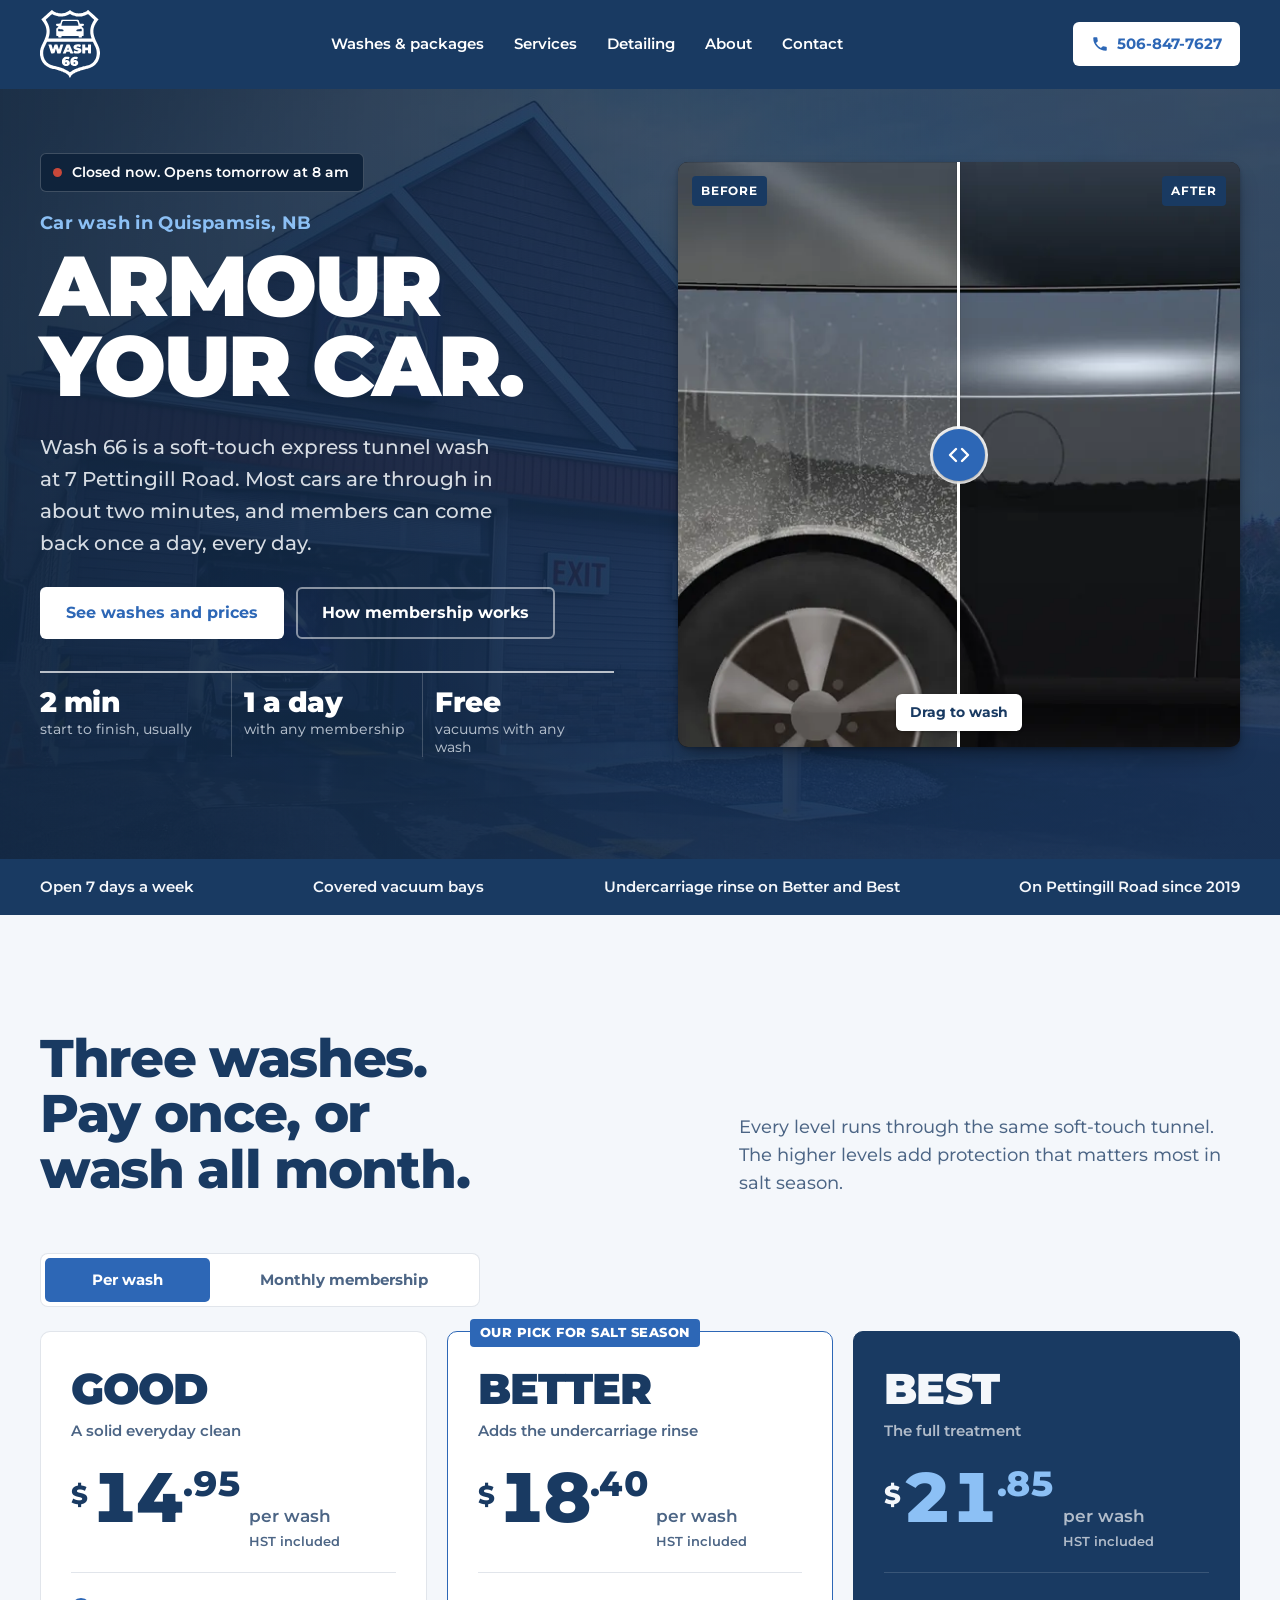
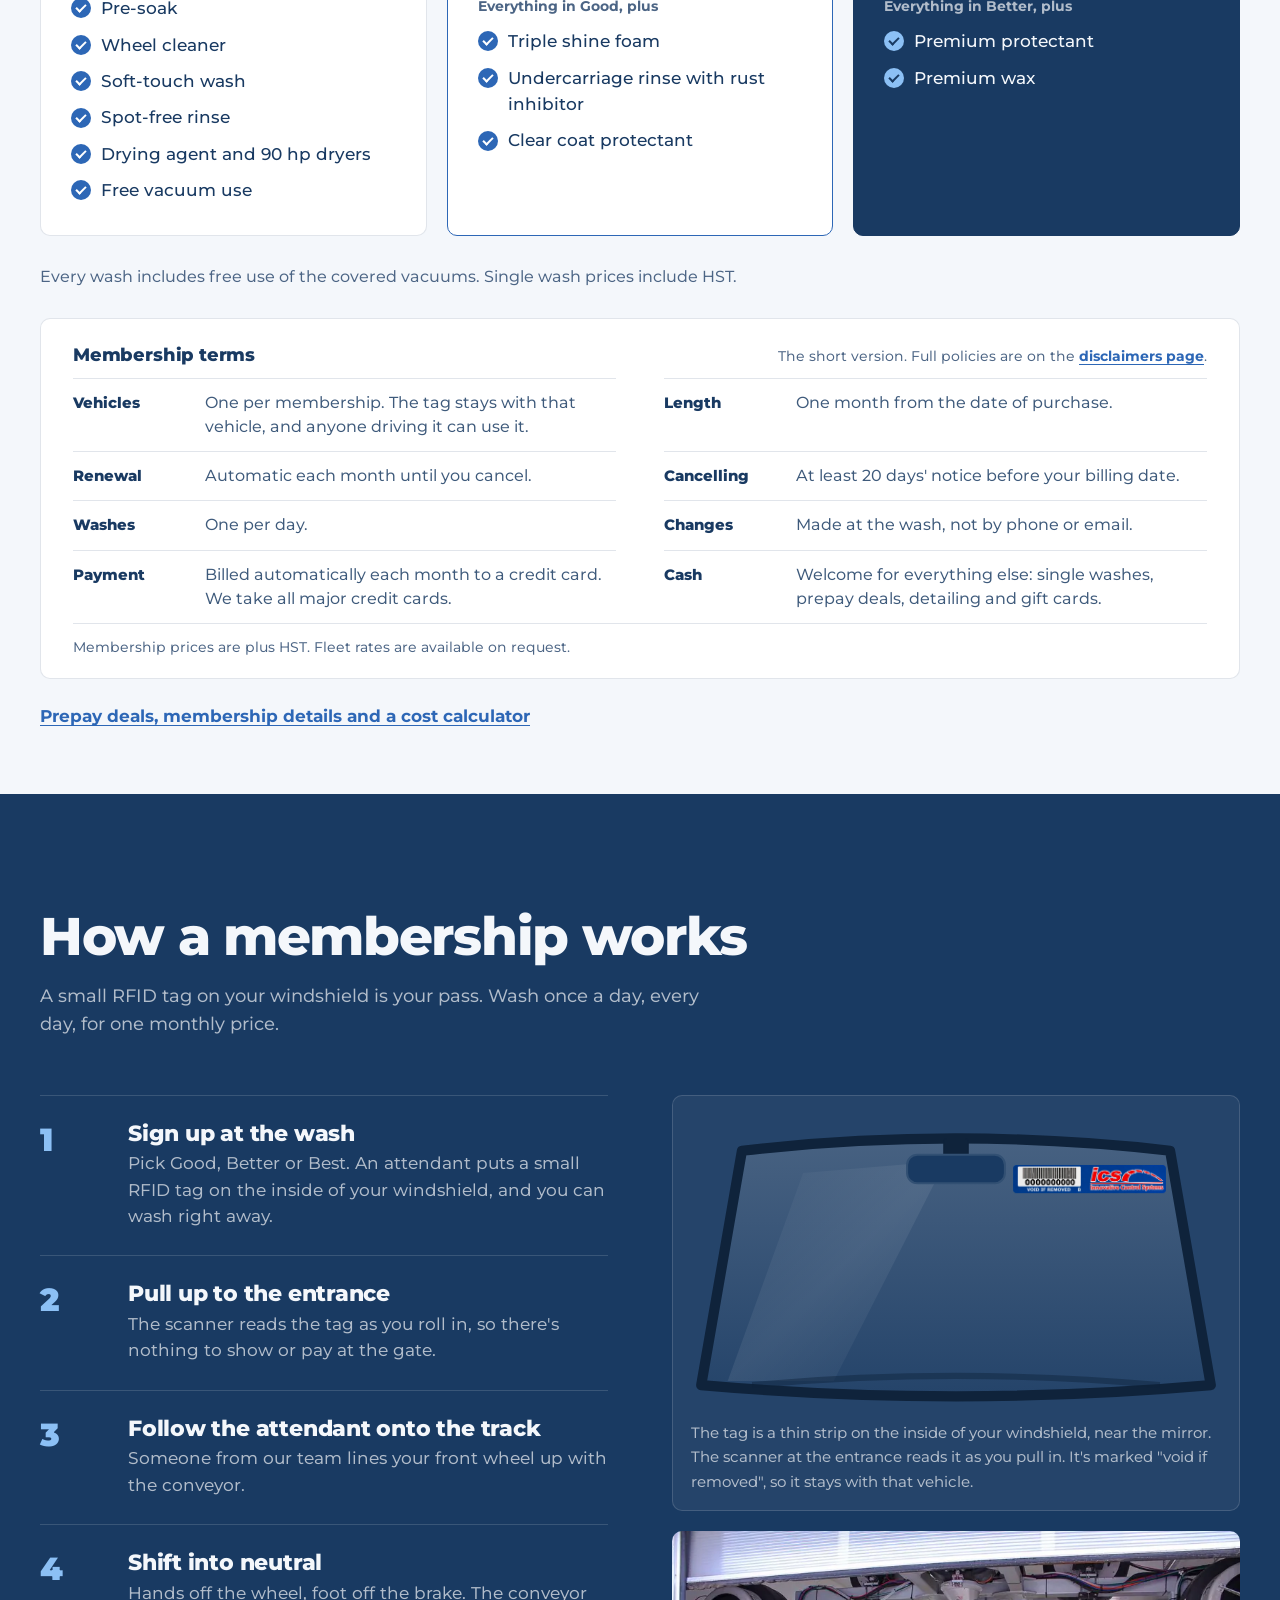
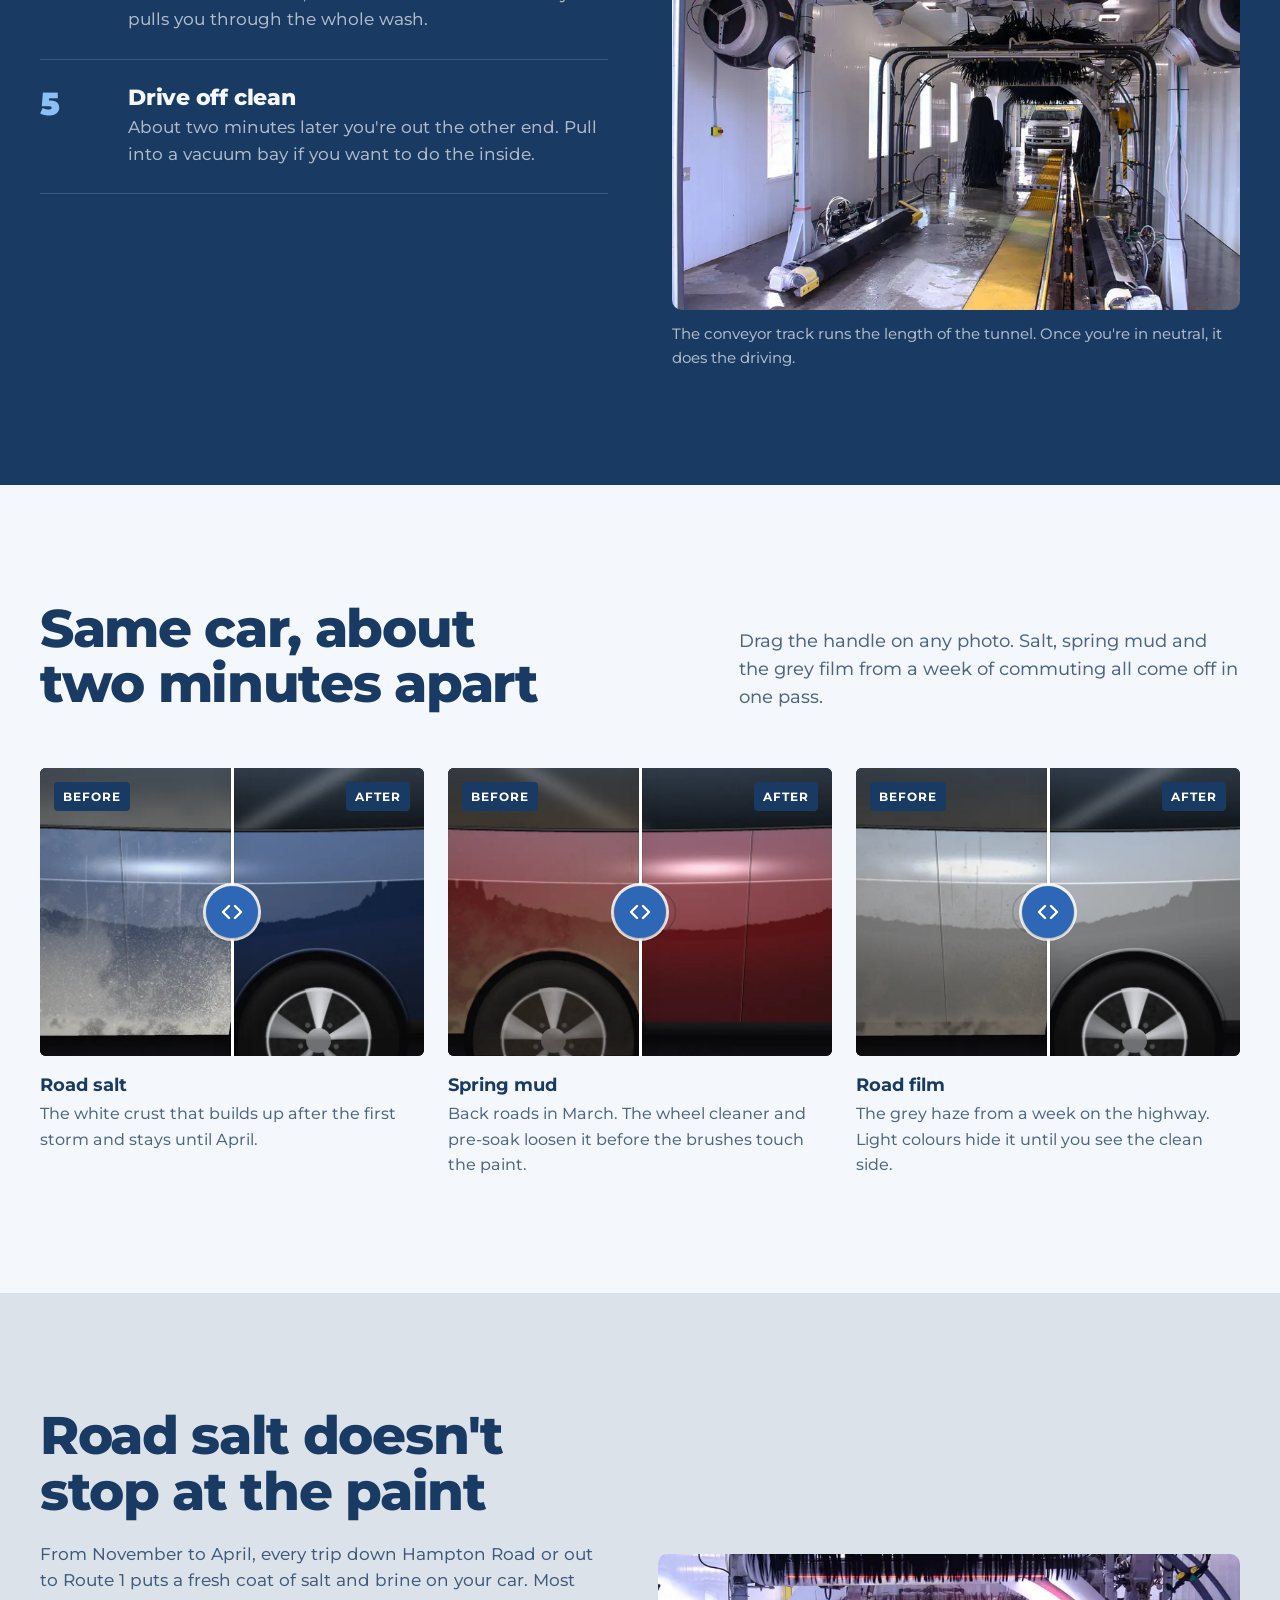
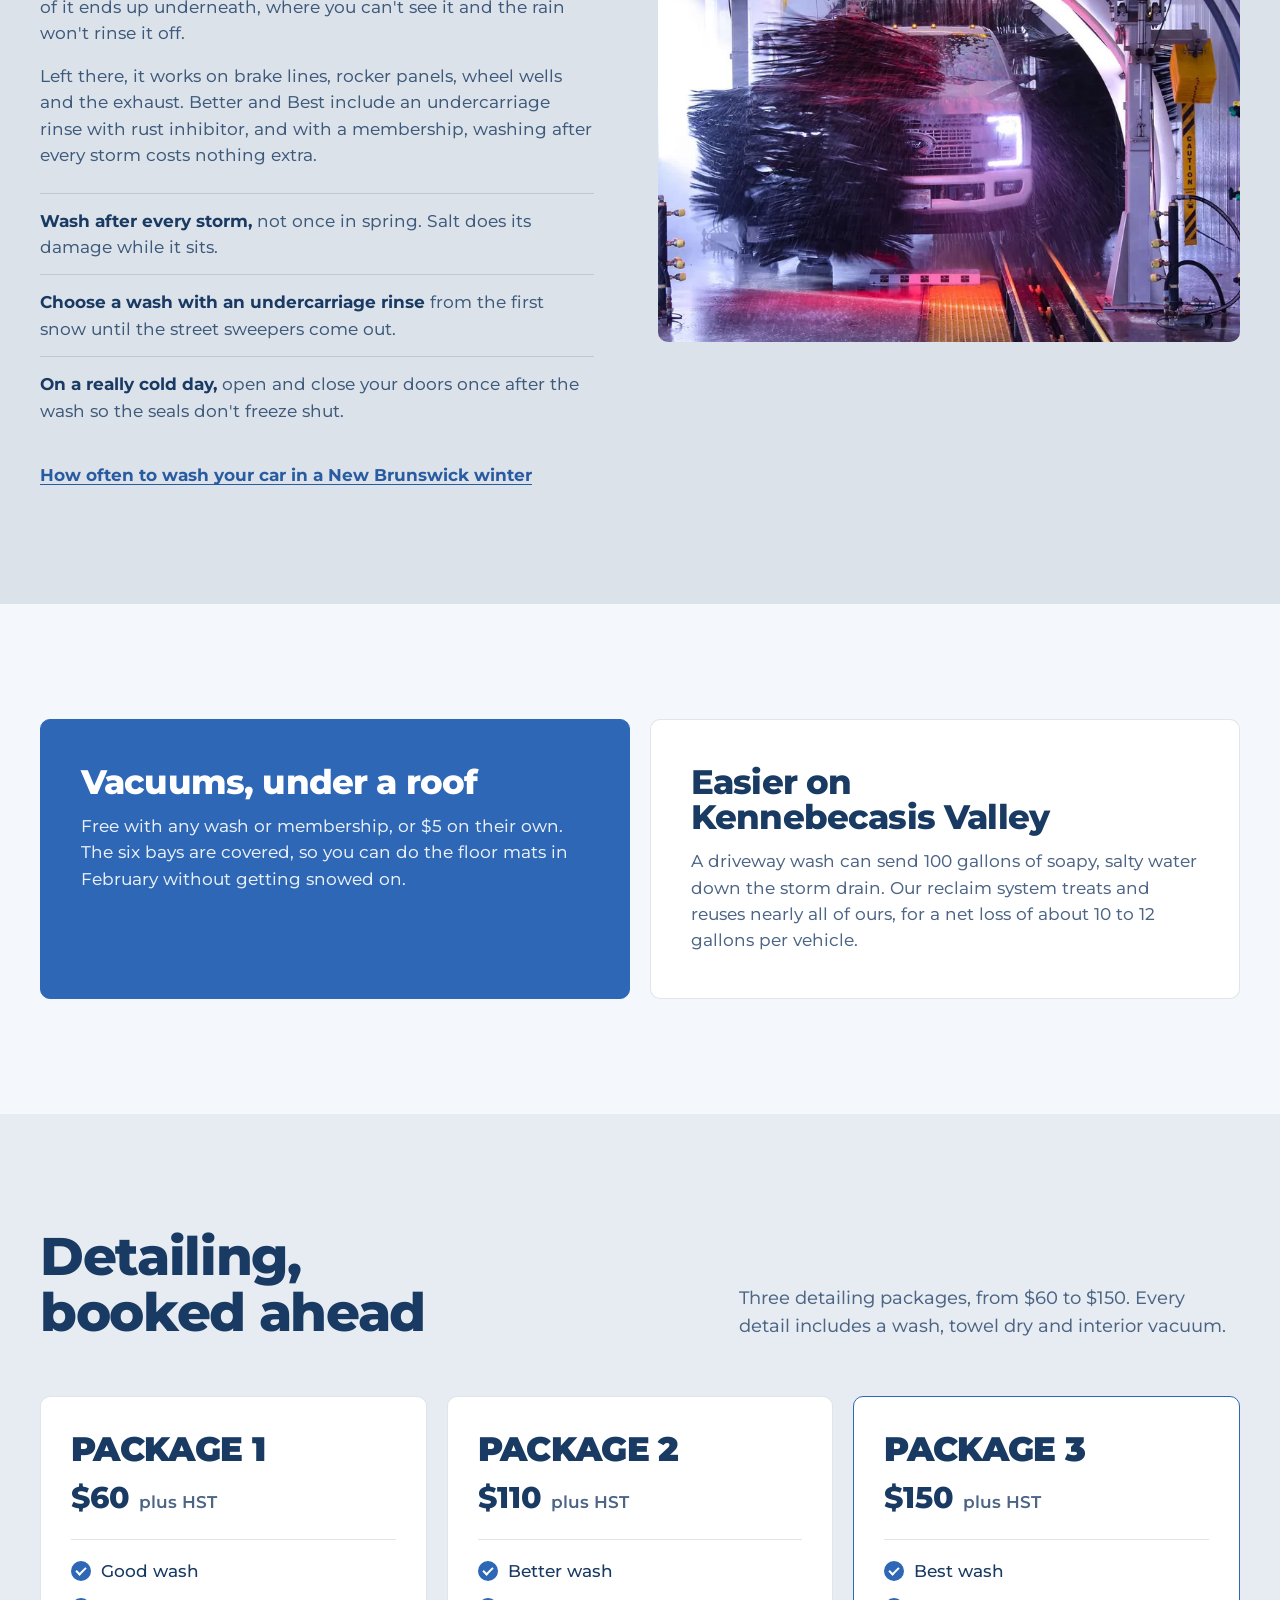
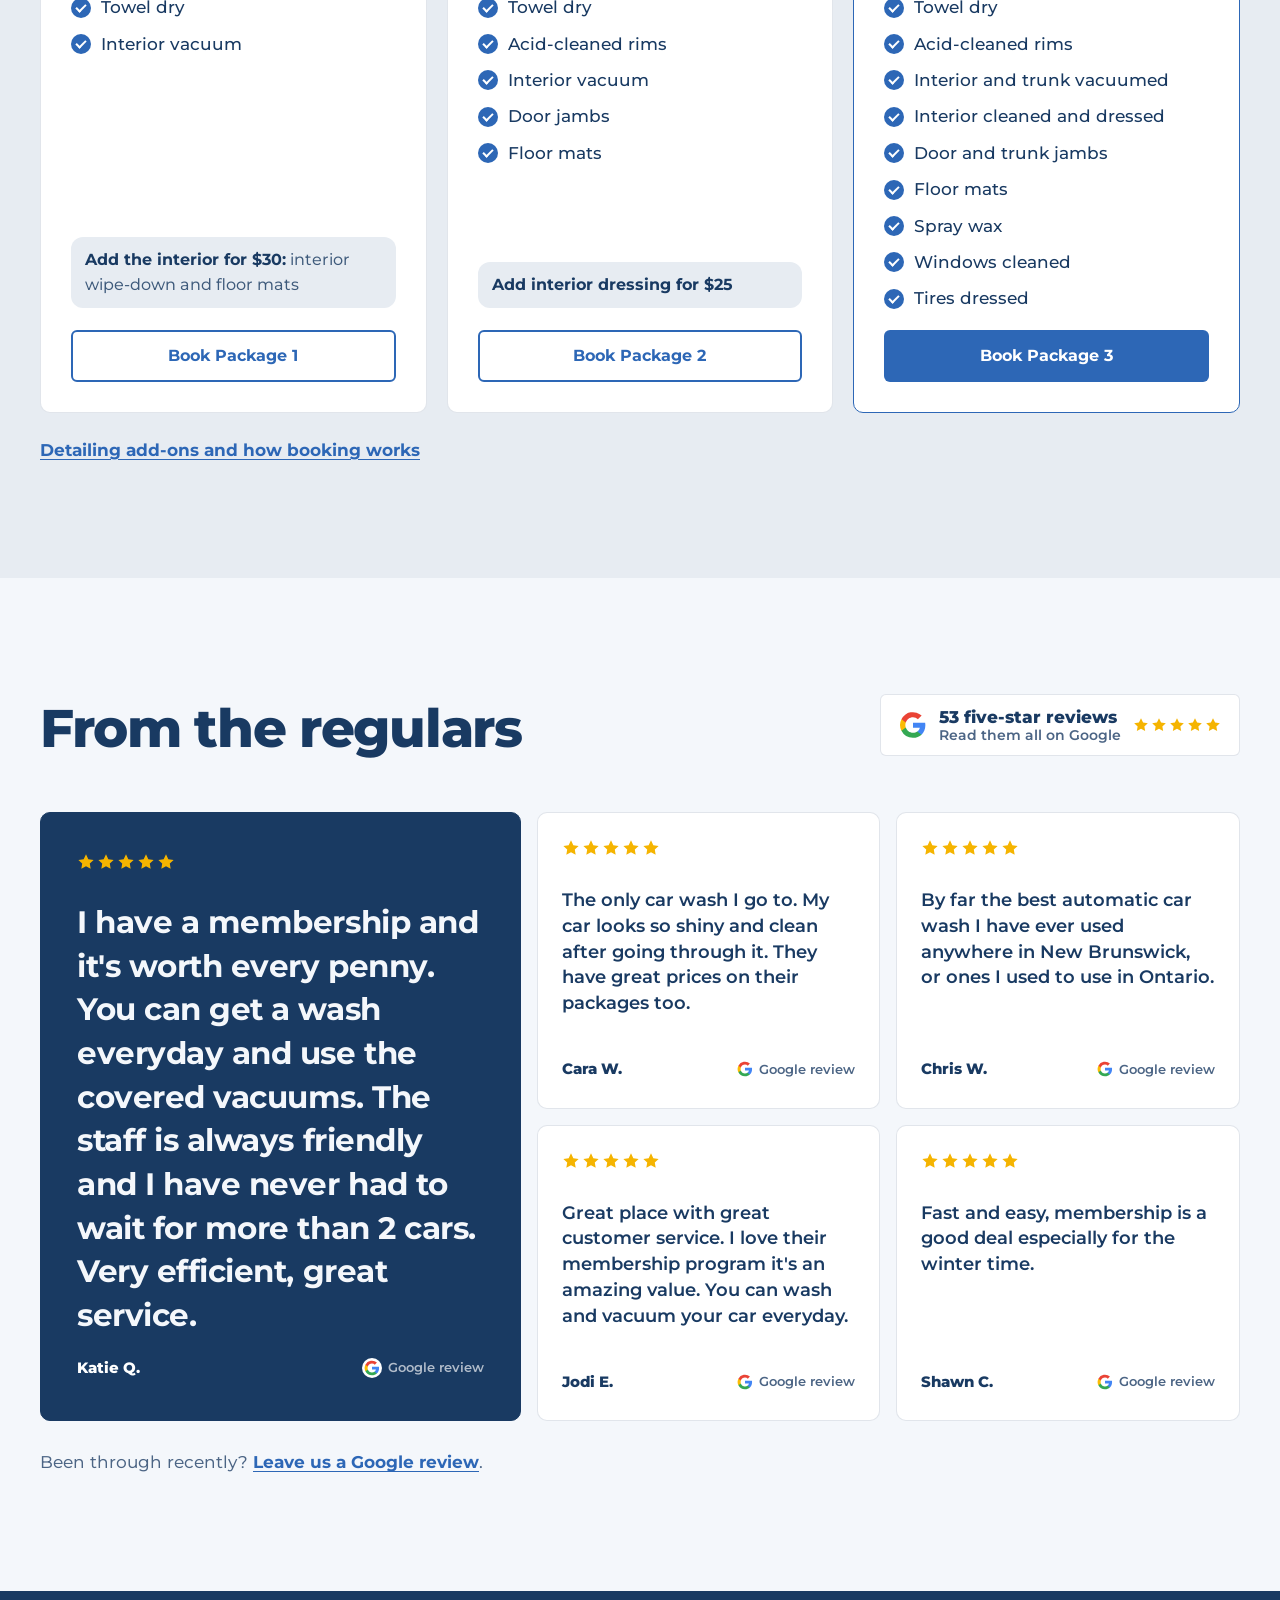
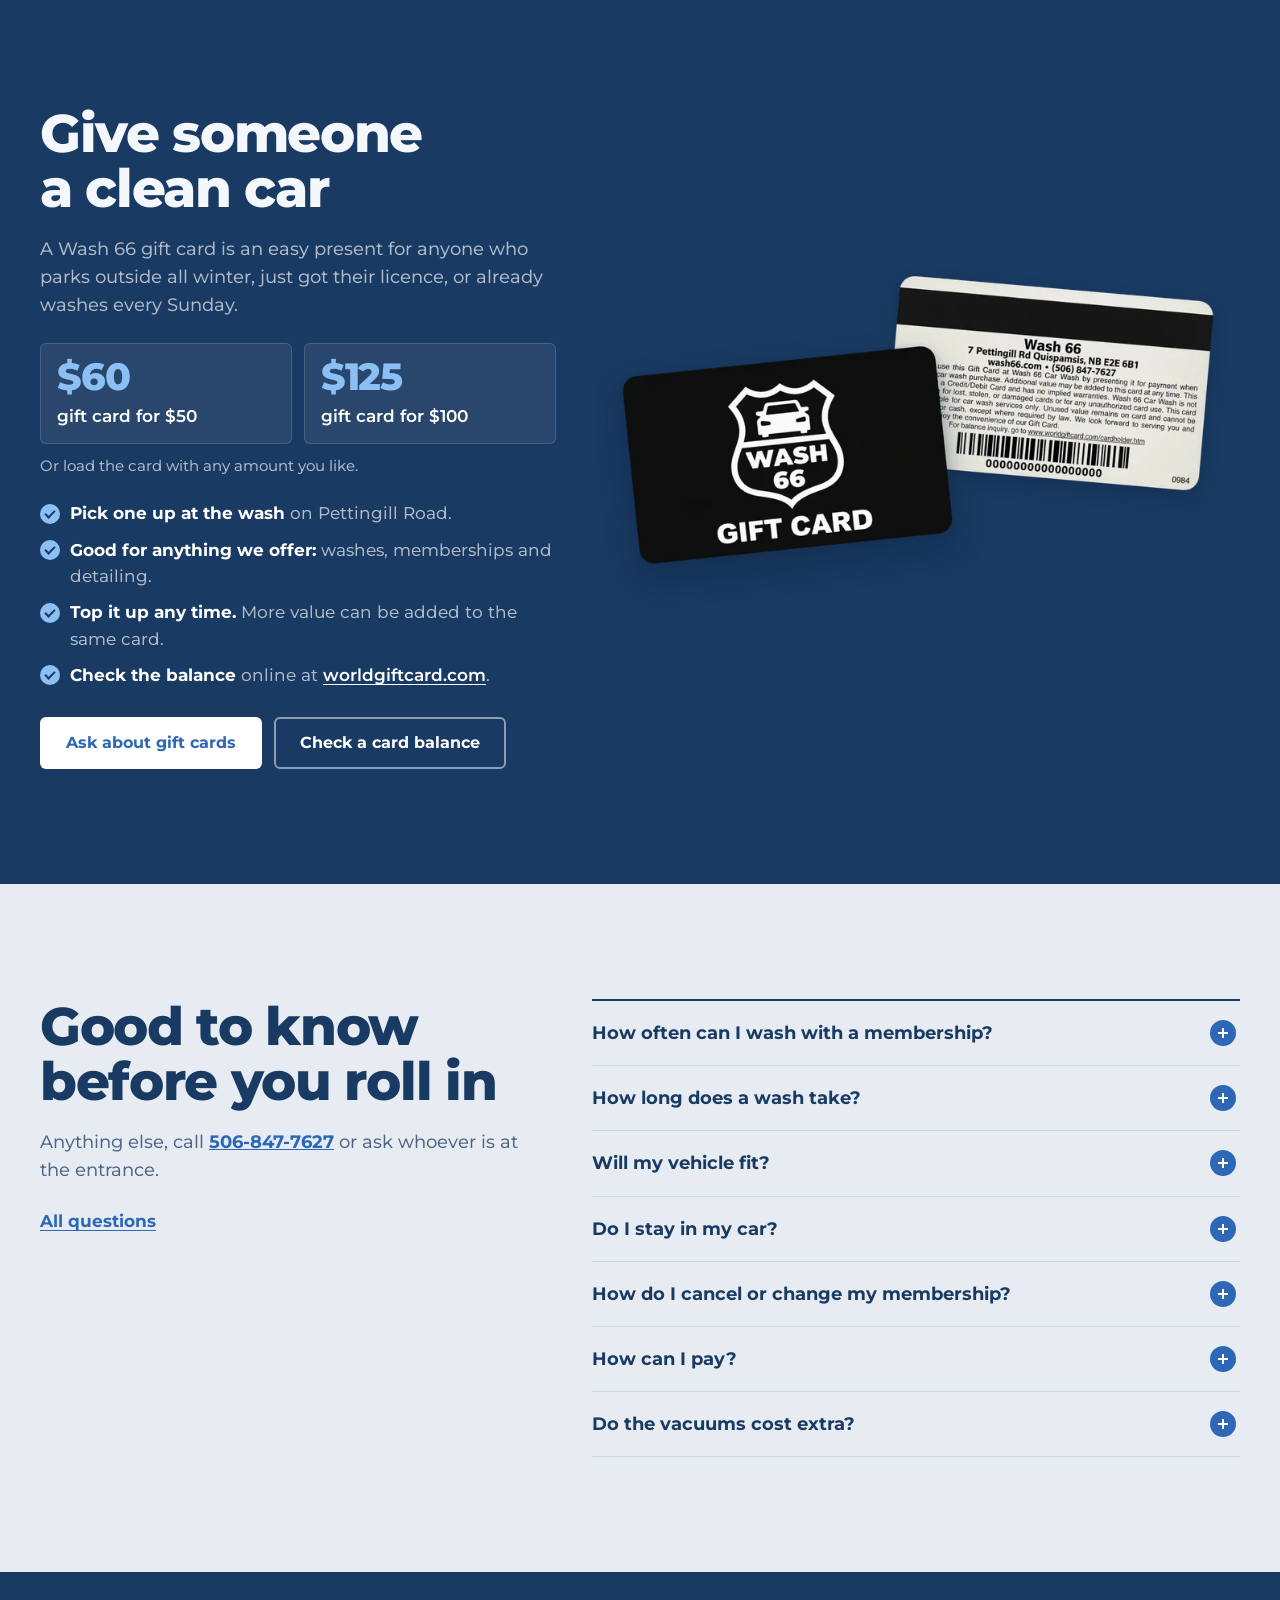
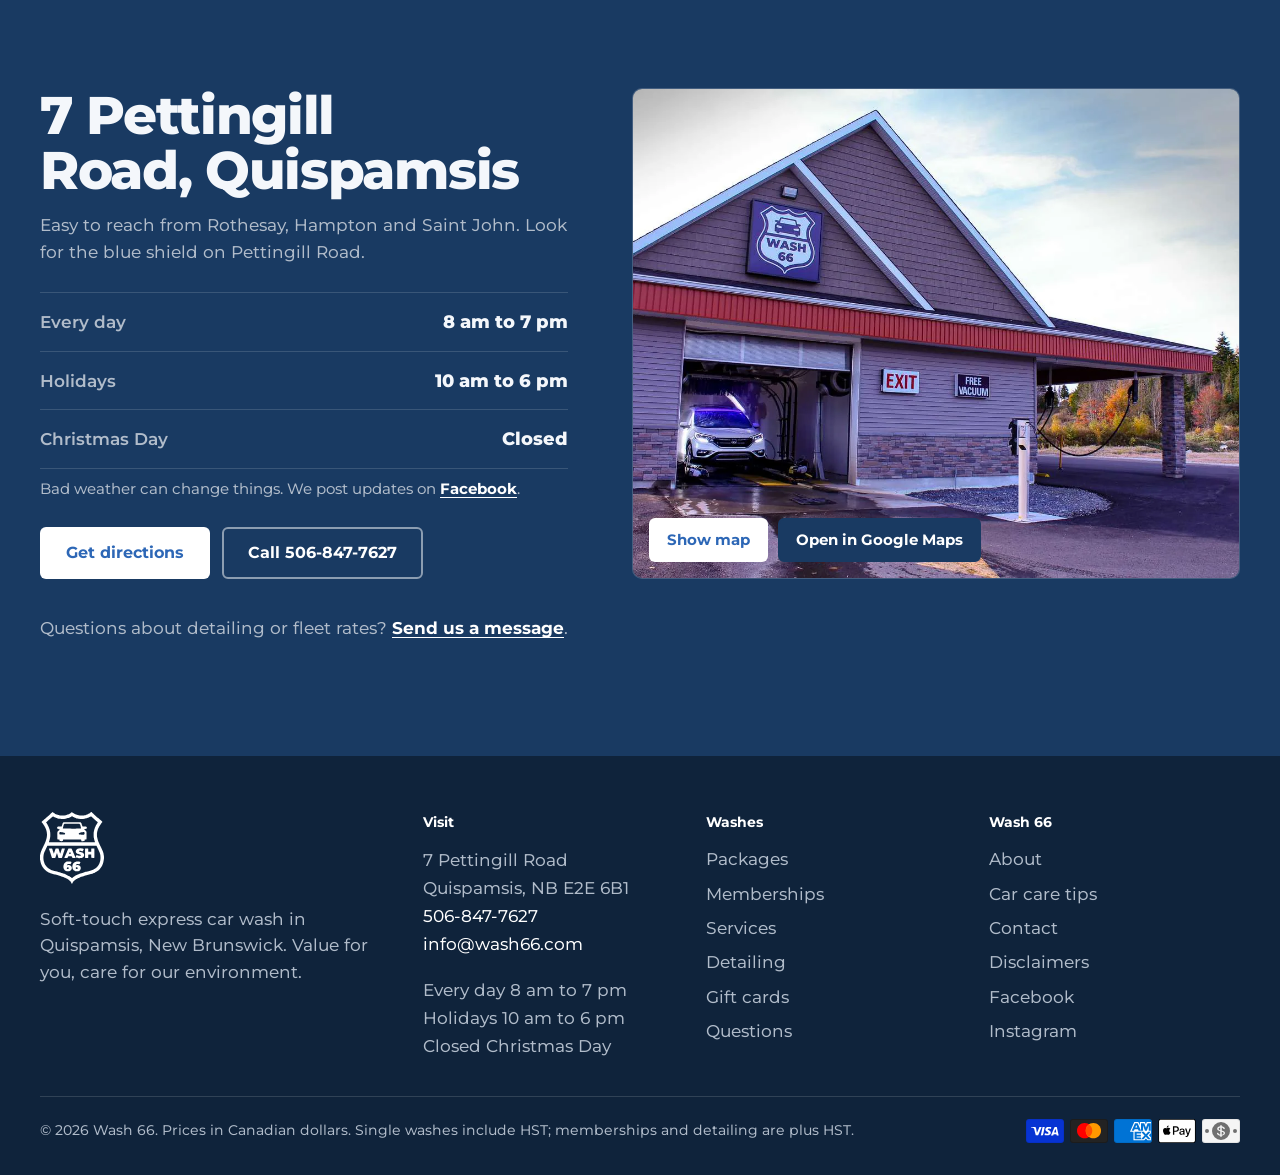
==== commit 1d5c31e8: "Mobile and layout audit fixes (not yet published) Small-laptop price layout, tablet and landscape la" ====
--- a/index.html
+++ b/index.html
@@ -33,11 +33,11 @@
   <link rel="manifest" href="/site.webmanifest">
 
   <link rel="preload" href="/assets/fonts/montserrat-latin.woff2" as="font" type="font/woff2" crossorigin>
-  <link rel="preload" as="image" href="/assets/img/photos/wash-66-building-quispamsis-800.webp" media="(max-width: 899px)">
-  <link rel="preload" as="image" href="/assets/img/photos/wash-66-building-quispamsis.webp" media="(min-width: 900px)">
+  <link rel="preload" as="image" href="/assets/img/photos/wash-66-building-quispamsis-800.webp" media="(max-width: 899px)" fetchpriority="high">
+  <link rel="preload" as="image" href="/assets/img/photos/wash-66-building-quispamsis.webp" media="(min-width: 900px)" fetchpriority="high">
   <script>document.documentElement.className += " js";</script>
-  <link rel="stylesheet" href="/assets/css/styles.css?v=006545fe">
-  <script src="/assets/js/main.js?v=eb7e417e" defer></script>
+  <link rel="stylesheet" href="/assets/css/styles.css?v=636d5f8c">
+  <script src="/assets/js/main.js?v=58bdaa29" defer></script>
   <script type="application/ld+json">
 {
   "@context": "https://schema.org",
@@ -268,7 +268,7 @@
 <a href="/contact/">Contact</a>
       </nav>
       <div class="header-actions">
-        <a class="btn btn-white btn-sm" href="tel:+15068477627">
+        <a class="btn btn-white btn-sm" href="tel:+15068477627" aria-label="Call Wash 66 at 506-847-7627">
           <svg class="i" viewBox="0 0 24 24" aria-hidden="true"><path d="M6.6 10.8a15.1 15.1 0 0 0 6.6 6.6l2.2-2.2a1 1 0 0 1 1-.25 11.4 11.4 0 0 0 3.6.57 1 1 0 0 1 1 1V20a1 1 0 0 1-1 1A17 17 0 0 1 3 4a1 1 0 0 1 1-1h3.5a1 1 0 0 1 1 1c0 1.25.2 2.45.57 3.57a1 1 0 0 1-.25 1z"/></svg>
           <span>506-847-7627</span>
         </a>
@@ -355,7 +355,7 @@
 <div class="tiers-head">
   <div class="toggle" role="group" aria-label="Show prices for">
     <button type="button" class="toggle-btn" aria-pressed="true" data-plan="single">Per wash</button>
-    <button type="button" class="toggle-btn" aria-pressed="false" data-plan="monthly">Monthly membership</button>
+    <button type="button" class="toggle-btn" aria-pressed="false" data-plan="monthly">Monthly<span class="toggle-long"> membership</span></button>
   </div>
 </div>
 <div class="tiers" data-tiers>
@@ -368,7 +368,7 @@
       <li>Wheel cleaner</li>
       <li>Soft-touch wash</li>
       <li>Spot-free rinse</li>
-      <li>Drying agent and 90 hp dryers</li>
+      <li>Drying agent and 90&nbsp;hp dryers</li>
       <li>Free vacuum use</li>
     </ul>
   </article>
@@ -751,7 +751,7 @@
     </div>
   </div>
   <div class="map" data-map data-map-src="https://www.google.com/maps?q=Wash+66,+7+Pettingill+Road,+Quispamsis,+NB+E2E+6B1&amp;output=embed">
-    <img class="map-img" src="/assets/img/photos/wash-66-building-quispamsis-800.webp" width="1334" height="888" loading="lazy" alt="The Wash 66 building at 7 Pettingill Road, Quispamsis">
+    <img class="map-img" src="/assets/img/photos/wash-66-building-quispamsis-800.webp" srcset="/assets/img/photos/wash-66-building-quispamsis-800.webp 800w, /assets/img/photos/wash-66-building-quispamsis.webp 1334w" sizes="(min-width: 900px) 52vw, 100vw" width="1334" height="888" loading="lazy" alt="The Wash 66 building at 7 Pettingill Road, Quispamsis">
     <div class="map-actions">
       <button type="button" class="btn btn-white btn-sm" data-map-load>Show map</button>
       <a class="btn btn-outline-light btn-sm" href="https://www.google.com/maps/place/Wash+66/@45.4061317,-65.9738007,17z/data=!4m6!3m5!1s0x4ca7ad0184f988fd:0x5b1b1e35667eea2c!8m2!3d45.4061317!4d-65.9738007!16s%2Fg%2F11j48ryvm3" target="_blank" rel="noopener">Open in Google Maps</a>
@@ -774,15 +774,15 @@
       <div class="footer-col">
         <p class="footer-head">Visit</p>
         <address>
-          7 Pettingill Road<br>Quispamsis, NB E2E 6B1<br>
+          7 Pettingill Road<br>Quispamsis, NB&nbsp;E2E&nbsp;6B1<br>
           <a href="tel:+15068477627">506-847-7627</a><br>
           <a href="mailto:info@wash66.com">info@wash66.com</a>
         </address>
-        <p class="footer-hours">Every day 8 am to 7 pm<br>Holidays 10 am to 6 pm<br>Closed Christmas Day</p>
+        <p class="footer-hours">Every day 8&nbsp;am to 7&nbsp;pm<br>Holidays 10&nbsp;am to 6&nbsp;pm<br>Closed Christmas Day</p>
       </div>
       <nav class="footer-col" aria-label="Footer">
         <p class="footer-head">Washes</p>
-        <a href="/packages/">Washes &amp; packages</a>
+        <a href="/packages/">Packages</a>
         <a href="/packages/#membership">Memberships</a>
         <a href="/services/">Services</a>
         <a href="/detailing/">Detailing</a>
--- a/assets/css/styles.css
+++ b/assets/css/styles.css
@@ -38,7 +38,7 @@
   --white: #FFFFFF;
   --text: var(--ink);
   --text-2: color-mix(in srgb, var(--ink), #fff 16%);
-  --muted: color-mix(in srgb, var(--ink), #fff 32%);
+  --muted: color-mix(in srgb, var(--ink), #fff 22%);
   --muted-light: color-mix(in srgb, var(--ink), #fff 66%);
   --line: color-mix(in srgb, var(--ink) 13%, transparent);
   --line-light: rgba(255, 255, 255, 0.14);
@@ -102,7 +102,8 @@
 .skip:focus { top: 12px; }
 
 :focus-visible { outline: 3px solid var(--accent-dark); outline-offset: 3px; border-radius: 6px; }
-.section--ink :focus-visible, .site-footer :focus-visible, .site-header :focus-visible, .mobile-menu :focus-visible { outline-color: var(--accent-on-dark); }
+.section--ink :focus-visible, .site-footer :focus-visible, .site-header :focus-visible, .mobile-menu :focus-visible, .hero :focus-visible, .action-bar :focus-visible { outline-color: var(--accent-on-dark); }
+.section--ink .calc :focus-visible { outline-color: var(--accent-dark); }
 
 /* ---------- Buttons ---------- */
 .btn {
@@ -114,7 +115,7 @@
   transition: background-color .2s var(--ease), color .2s var(--ease), border-color .2s var(--ease), transform .2s var(--ease);
 }
 .btn:active { transform: translateY(1px); }
-.btn-sm { min-height: 42px; padding: 0 16px; font-size: .95rem; }
+.btn-sm { min-height: 44px; padding: 0 16px; font-size: .95rem; }
 .btn-primary { background: var(--accent); color: var(--on-accent); }
 .btn-primary:hover { background: var(--accent-dark); }
 .section--ink .btn-primary, .btn-white { background: var(--white); color: var(--accent); }
@@ -290,7 +291,7 @@
 .ba-knob svg { width: 24px; height: 24px; fill: none; stroke: var(--on-accent); stroke-width: 2.4; stroke-linecap: round; stroke-linejoin: round; }
 .ba.is-dragging .ba-knob { transform: translate(-50%, -50%) scale(1.08); }
 .ba-tag {
-  position: absolute; top: 14px; z-index: 1;
+  position: absolute; top: 14px; z-index: 3;
   padding: 5px 9px; border-radius: 4px;
   font-size: .75rem; font-weight: 700; letter-spacing: .08em; text-transform: uppercase;
   background: var(--ink); color: var(--white);
@@ -343,7 +344,7 @@
 .price-cur { font-size: 1.6rem; font-weight: 800; align-self: flex-start; margin-top: .35em; }
 .price-amt { font-size: clamp(3.4rem, 2.8rem + 2.4vw, 4.4rem); font-weight: 800; line-height: .9; letter-spacing: -0.04em; font-variant-numeric: tabular-nums; }
 .price-per { font-weight: 600; color: var(--muted); margin-left: 6px; }
-.price-per small { display: block; font-size: .8em; font-weight: 600; opacity: .85; margin-top: 2px; }
+.price-per small { display: block; font-size: .8em; font-weight: 600; margin-top: 2px; }
 .price-cents { font-size: .5em; letter-spacing: -0.02em; vertical-align: .72em; margin-left: 1px; }
 .price.is-swapping .price-amt { animation: pop .35s var(--ease); }
 @keyframes pop { 0% { opacity: 0; transform: translateY(6px); } 100% { opacity: 1; transform: none; } }
@@ -362,7 +363,7 @@
 .tier-flag {
   position: absolute; top: -13px; left: 22px; margin: 0;
   background: var(--accent); color: var(--on-accent); border: 0;
-  font-size: .74rem; font-weight: 800; letter-spacing: .04em; text-transform: uppercase;
+  font-size: .8rem; font-weight: 800; letter-spacing: .04em; text-transform: uppercase;
   padding: 4px 10px; border-radius: 4px;
 }
 .tier--best { background: var(--ink); color: var(--paper); border-color: var(--ink); }
@@ -409,21 +410,22 @@
   border-radius: var(--radius-lg); padding: 26px 22px;
 }
 .calc-title { font-size: 1.6rem; margin-bottom: 18px; }
-.chips { display: flex; gap: 8px; flex-wrap: wrap; margin-bottom: 22px; }
+.chips { display: grid; grid-template-columns: repeat(3, minmax(0, 1fr)); max-width: 360px; gap: 8px; margin-bottom: 22px; }
 .chip {
-  min-height: 42px; padding: 0 18px; border-radius: 6px; border: 2px solid var(--accent); color: var(--accent);
+  min-height: 44px; padding: 0 8px; border-radius: 6px; border: 2px solid var(--accent); color: var(--accent);
   background: transparent; font-weight: 700; cursor: pointer;
 }
 .chip[aria-pressed="true"] { background: var(--accent); color: var(--on-accent); }
 .calc-label { display: flex; justify-content: space-between; align-items: baseline; font-weight: 700; margin-bottom: 10px; }
 .calc-label output { font-size: 2rem; font-weight: 900; font-variant-numeric: tabular-nums; }
-.calc-range { width: 100%; margin: 0; height: 32px; background: transparent; -webkit-appearance: none; appearance: none; cursor: pointer; }
+.calc-range { width: 100%; margin: 0; height: 44px; background: transparent; -webkit-appearance: none; appearance: none; cursor: pointer; }
 .calc-range::-webkit-slider-runnable-track { height: 8px; border-radius: 8px; background: linear-gradient(90deg, var(--accent) var(--fill, 20%), var(--paper-2) var(--fill, 20%)); }
 .calc-range::-moz-range-track { height: 8px; border-radius: 8px; background: var(--paper-2); }
 .calc-range::-moz-range-progress { height: 8px; border-radius: 8px; background: var(--accent); }
 .calc-range::-webkit-slider-thumb { -webkit-appearance: none; width: 30px; height: 30px; margin-top: -11px; border-radius: 50%; background: var(--white); border: 3px solid var(--accent); box-shadow: 0 2px 6px color-mix(in srgb, var(--ink) 25%, transparent); }
 .calc-range::-moz-range-thumb { width: 24px; height: 24px; border-radius: 50%; background: var(--white); border: 3px solid var(--accent); }
-.calc-scale { display: flex; justify-content: space-between; font-size: .8rem; color: var(--muted); margin-top: 6px; }
+.calc-scale { display: grid; grid-template-columns: 1fr auto 1fr; gap: 8px; font-size: .8rem; color: var(--muted); margin-top: 6px; }
+.calc-scale span:last-child { text-align: right; }
 .calc-out { display: grid; gap: 16px; align-content: center; }
 .bar-row { display: grid; grid-template-columns: 1fr auto; grid-template-areas: "label val" "bar bar"; gap: 6px 12px; align-items: baseline; }
 .bar-label { grid-area: label; font-weight: 600; }
@@ -442,7 +444,7 @@
 .gallery { display: grid; gap: 28px; }
 .gallery-item { margin: 0; }
 .gallery-item .ba { border-radius: var(--radius); }
-.gallery-item figcaption { margin-top: 14px; color: var(--muted); font-size: .98rem; }
+.gallery-item figcaption { margin-top: 14px; color: var(--muted); font-size: 1rem; }
 .gallery-item figcaption strong { display: block; color: var(--ink); font-size: 1.15rem; margin-bottom: 2px; }
 @media (min-width: 900px) {
   .gallery { grid-template-columns: repeat(3, 1fr); gap: 24px; }
@@ -583,7 +585,8 @@
   background: var(--ink);
   transform: translateY(110%); transition: transform .3s var(--ease);
 }
-.action-bar.is-visible { transform: none; }
+.action-bar { visibility: hidden; transition: transform .3s var(--ease), visibility 0s linear .3s; }
+.action-bar.is-visible { transform: none; visibility: visible; transition: transform .3s var(--ease); }
 .action-bar a {
   display: flex; align-items: center; justify-content: center; gap: 8px;
   min-height: 48px; border-radius: 6px; text-decoration: none;
@@ -609,17 +612,17 @@
 .legal-card h2 { font-size: clamp(1.5rem, 1.2rem + 1.2vw, 2rem); display: flex; align-items: center; gap: 14px; margin-bottom: 18px; }
 .legal-card h2 span { flex: none; display: grid; place-items: center; width: 38px; height: 38px; border-radius: 10px; background: var(--accent); color: var(--on-accent); font-size: 1rem; }
 .legal-card p, .legal-card li { color: var(--text-2); }
-.legal-card p:last-child { margin-bottom: 0; }
+.legal-card > :last-child { margin-bottom: 0; }
 .legal-card ul { margin: 0 0 1em; padding-left: 1.2em; display: grid; gap: 8px; }
 .legal-card--warn { background: var(--ink); color: var(--paper); border-color: var(--ink); }
 .legal-card--warn p, .legal-card--warn li { color: color-mix(in srgb, #fff 85%, var(--ink)); }
 .legal-card--warn strong { color: var(--white); }
-.rule { display: grid; gap: 4px; padding: 16px 0; border-top: 1px solid var(--line-light); }
+.rule { display: grid; gap: 8px; padding: 16px 0; border-top: 1px solid var(--line-light); }
 .rule:first-of-type { border-top: 0; padding-top: 0; }
-.rule h3 { font-size: 1.15rem; color: var(--accent-on-dark); }
+.rule h3 { font-size: 1.15rem; color: var(--accent-on-dark); line-height: 1.3; text-wrap: pretty; }
 .rule p { margin: 0; }
 .legal-card .chips-list { display: flex; flex-wrap: wrap; gap: 8px; list-style: none; padding: 0; }
-.chips-list li { background: var(--paper); border: 1px solid var(--line); padding: 5px 10px; border-radius: 4px; font-weight: 600; font-size: .92rem; }
+.chips-list li { background: var(--paper); border: 1px solid var(--line); padding: 5px 10px; border-radius: 4px; font-weight: 600; font-size: .92rem; line-height: 1.35; }
 .legal-contact { color: var(--muted); }
 .legal-contact a { color: var(--accent); font-weight: 700; }
 @media (min-width: 1000px) {
@@ -654,11 +657,12 @@
 .detail { display: flex; flex-direction: column; padding: 28px 24px 24px; border-radius: var(--radius-lg); background: var(--white); border: 1px solid var(--line); }
 .detail-name { font-size: clamp(1.6rem, 1.3rem + 1vw, 2.1rem); font-weight: 900; text-transform: uppercase; letter-spacing: -0.02em; }
 .detail-price { margin: 8px 0 18px; padding-bottom: 16px; border-bottom: 1px solid var(--line); color: var(--muted); font-weight: 600; }
-.detail-price strong { color: var(--ink); font-size: 1.9rem; font-weight: 800; margin-left: 4px; }
+.detail-price strong { color: var(--ink); font-size: 1.9rem; font-weight: 800; margin-right: 4px; }
 .detail .feat { margin-bottom: 18px; }
-.detail-addon { margin: 0 0 22px; padding: 10px 14px; border-radius: 12px; background: var(--paper-2); font-size: .92rem; color: var(--text-2); }
+.detail-addon { margin: auto 0 22px; padding: 10px 14px; border-radius: 12px; background: var(--paper-2); font-size: 1rem; color: var(--text-2); text-wrap: pretty; }
 .detail-addon strong { color: var(--ink); }
 .detail .btn { margin-top: auto; }
+.detail-addon + .btn { margin-top: 0; }
 .detail--best { border-color: var(--accent); }
 @media (min-width: 900px) { .details { grid-template-columns: repeat(3, 1fr); gap: 20px; } .detail { padding: 34px 30px 30px; } }
 
@@ -711,13 +715,14 @@
 .field label { font-weight: 700; font-size: .92rem; }
 .field input, .field textarea {
   width: 100%; font: inherit; font-size: 16px; color: var(--ink);
-  padding: 13px 14px; border-radius: 6px; border: 1.5px solid color-mix(in srgb, var(--ink) 22%, transparent);
+  padding: 13px 14px; border-radius: 6px; border: 1.5px solid color-mix(in srgb, var(--ink) 55%, transparent);
   background: var(--paper); transition: border-color .2s var(--ease), background-color .2s var(--ease);
 }
 .field textarea { resize: vertical; min-height: 130px; }
 .field input:focus, .field textarea:focus { outline: none; border-color: var(--accent); background: var(--white); box-shadow: 0 0 0 3px var(--accent-soft); }
 .hp { position: absolute; left: -9999px; width: 1px; height: 1px; opacity: 0; }
 .form-status { margin: 0; font-weight: 600; font-size: .95rem; min-height: 1.4em; }
+.form-status:empty { position: absolute; }
 .form-status.is-ok { color: #157A45; }
 .form-status.is-error { color: #B3261E; }
 .form-status a { color: inherit; }
@@ -742,8 +747,8 @@
 /* Breadcrumbs */
 .crumbs ol { list-style: none; margin: 0; padding: 0; display: flex; flex-wrap: wrap; gap: 6px; font-size: .88rem; font-weight: 600; }
 .crumbs li { color: var(--muted-light); }
-.crumbs li + li::before { content: "/"; margin-right: 6px; color: rgba(255,255,255,.35); }
-.crumbs a { color: var(--white); text-decoration: none; }
+.crumbs li:not(:last-child)::after { content: "/"; margin-left: 6px; color: rgba(255,255,255,.35); }
+.crumbs a { color: var(--white); text-decoration: none; display: inline-block; padding: 12px 0; margin: -12px 0; }
 .crumbs a:hover { text-decoration: underline; text-underline-offset: 3px; }
 
 /* ---------- Strip (list of facts) ---------- */
@@ -773,7 +778,7 @@
 .prose a { color: var(--accent); font-weight: 600; text-underline-offset: 3px; }
 .prose a.btn { color: var(--on-accent); }
 .prose strong { color: var(--ink); }
-.article { display: grid; }
+.article { display: grid; grid-template-columns: minmax(0, 1fr); }
 .article-cta { margin-top: 32px; }
 .plain-list { list-style: disc; }
 .tunnel-steps { counter-reset: none; }
@@ -790,7 +795,7 @@
 .card { padding: 26px 24px; border-radius: var(--radius-lg); background: var(--white); border: 1px solid var(--line); display: flex; flex-direction: column; gap: 10px; }
 .card-title { font-size: 1.35rem; }
 .card p { margin: 0; color: var(--text-2); flex: 1; }
-.card a { color: var(--accent); font-weight: 700; text-underline-offset: 3px; }
+.card a { color: var(--accent); font-weight: 700; text-underline-offset: 3px; display: inline-flex; align-items: center; min-height: 44px; align-self: flex-start; }
 @media (min-width: 900px) { .cards-3 { grid-template-columns: repeat(3, 1fr); gap: 20px; } }
 
 /* Winter */
@@ -804,12 +809,13 @@
 .promo--dark .promo-table th, .promo--dark .promo-table td { border-color: var(--line-light); }
 .promo-table th { font-weight: 700; }
 .promo-table td:nth-child(2) { font-size: 1.3rem; font-weight: 800; font-variant-numeric: tabular-nums; text-align: right; padding-right: 16px; }
-.promo-table td:last-child { font-size: .88rem; font-weight: 600; color: var(--accent); text-align: right; width: 7.5em; }
+.promo-table td:last-child { font-size: .88rem; font-weight: 600; color: var(--accent-dark); text-align: right; width: 7.5em; }
 .promo--dark .promo-table td:last-child { color: var(--accent-on-dark); }
 
 /* Guides list */
 .guides { list-style: none; margin: 0; padding: 0; display: grid; gap: 14px; }
-.guide a { display: grid; gap: 6px; padding: 22px 22px; border-radius: var(--radius-lg); background: var(--white); border: 1px solid var(--line); text-decoration: none; transition: border-color .15s ease; }
+.guide { display: flex; }
+.guide a { flex: 1; display: grid; gap: 6px; padding: 22px 22px; border-radius: var(--radius-lg); background: var(--white); border: 1px solid var(--line); text-decoration: none; transition: border-color .15s ease; }
 .guide a:hover { border-color: var(--accent); }
 .guide-title { font-size: 1.25rem; font-weight: 800; color: var(--ink); line-height: 1.25; }
 .guide-desc { color: var(--text-2); }
@@ -897,7 +903,7 @@
 .terms-list { margin: 0; display: grid; }
 .terms-list div { display: grid; grid-template-columns: 6.5rem 1fr; gap: 12px; padding: 12px 0; border-top: 1px solid var(--line); }
 .terms-list dt { font-weight: 800; color: var(--ink); font-size: .95rem; }
-.terms-list dd { margin: 0; color: var(--text-2); font-size: .95rem; line-height: 1.5; }
+.terms-list dd { margin: 0; color: var(--text-2); font-size: 1rem; line-height: 1.5; text-wrap: pretty; }
 .terms-foot { margin: 0; padding-top: 12px; border-top: 1px solid var(--line); font-size: .88rem; color: var(--muted); }
 @media (min-width: 900px) {
   .terms { padding: 26px 32px 20px; }
@@ -916,7 +922,7 @@
   }
   .hero .status { font-size: .85rem; padding: 6px 12px 6px 10px; margin-bottom: 18px; }
   .hero .lede { font-size: 1rem; margin: 0 auto 24px; }
-  .hero-intro .cta-row { width: 100%; }
+  .hero-intro .cta-row { width: 100%; justify-content: center; }
   .hero-grid { gap: 28px; }
   .hero-facts { margin-top: 0; }
   .js [data-reveal] { opacity: 0; transform: translateY(16px); transition: opacity .55s ease, transform .55s ease; }
@@ -936,9 +942,134 @@
   .rating { gap: 8px 12px; }
   .footer-grid { grid-template-columns: 1fr 1fr; }
   .footer-grid > :nth-child(-n+2) { grid-column: 1 / -1; }
-  .map-actions { flex-wrap: nowrap; }
-  .map-actions .btn { flex: 1 1 0; padding: 0 10px; }
+  .map-actions { flex-wrap: wrap; left: 12px; right: 12px; bottom: 12px; gap: 8px; }
+  .map-actions .btn { flex: 1 1 auto; min-height: 44px; padding: 0 14px; }
 }
 
 /* Phone numbers never split across lines */
 a[href^="tel:"] { white-space: nowrap; }
+
+/* ---------- Audit fixes: small laptops, tablets, landscape phones, touch targets ---------- */
+.price-per { white-space: nowrap; }
+@media (min-width: 900px) {
+  .tiers { grid-template-columns: repeat(3, minmax(0, 1fr)); }
+  .hero-title { font-size: clamp(3.6rem, .5rem + 6vw, 5.9rem); }
+}
+@media (min-width: 900px) and (max-width: 1199px) {
+  .tier { padding: 30px 18px 28px; }
+  .price-amt { font-size: clamp(2.8rem, .8rem + 3.4vw, 3.6rem); }
+}
+.section--ice .more-link a { color: var(--accent-dark); }
+.hero .ba:has(.ba-range:focus-visible) { outline-color: var(--accent-on-dark); }
+.hero .lede { text-wrap: pretty; }
+.header-actions .btn { min-height: 44px; }
+.toggle-btn { white-space: nowrap; }
+.calc-verdict { text-wrap: pretty; }
+.promo { display: flex; flex-direction: column; }
+.promo-table { margin-top: auto; }
+.field .opt { font-weight: 500; color: var(--muted); }
+.contact-list a { display: inline-block; padding: 12px 0; margin: -12px 0; }
+.nav a[aria-current="page"]::after { transform: scaleX(1); }
+.mobile-menu a[aria-current="page"] { color: var(--accent-on-dark); }
+
+/* Safe areas on notched phones in landscape */
+.wrap { padding-left: max(var(--gutter), env(safe-area-inset-left)); padding-right: max(var(--gutter), env(safe-area-inset-right)); }
+.action-bar { padding-left: max(12px, env(safe-area-inset-left)); padding-right: max(12px, env(safe-area-inset-right)); }
+
+/* Page heroes on phones: keep breadcrumbs off the header and the intro left aligned */
+@media (max-width: 899px) {
+  .hero.hero--page { padding-top: clamp(24px, 6vw, 40px); }
+  .hero.hero--page .lede { margin: 0; font-size: clamp(1.05rem, 1rem + .35vw, 1.15rem); }
+  .windshield figcaption, .member-photo figcaption, .terms-list dt { font-size: 1rem; }
+  .terms-sub, .terms-foot, .promo-fine { font-size: .95rem; }
+  .tiers { gap: 28px; }
+  nav.footer-col { gap: 0; }
+  nav.footer-col > a { padding: 9px 0; }
+  .site-footer address a { display: inline-block; padding: 10px 0; }
+  html { scroll-padding-bottom: calc(84px + env(safe-area-inset-bottom)); }
+}
+html:has(.contact-form :is(input, textarea, select):focus) .action-bar { transform: translateY(110%); visibility: hidden; }
+
+/* Small phones */
+@media (max-width: 479px) {
+  .steps li { grid-template-columns: 32px 1fr; column-gap: 10px; }
+  .gift-deals { grid-template-columns: 1fr; gap: 8px; }
+  .gift-deal { display: flex; align-items: baseline; gap: 12px; }
+  .gift-deal strong { min-width: 2.8em; }
+  .gift-deal span { margin-top: 0; }
+  .rating { display: grid; grid-template-columns: auto 1fr; column-gap: 12px; row-gap: 6px; }
+  .rating .g-icon { grid-row: 1 / span 2; align-self: center; }
+  .rating .stars { grid-column: 2; }
+}
+@media (max-width: 419px) {
+  .terms-list div { grid-template-columns: 1fr; gap: 2px; }
+}
+@media (max-width: 379px) {
+  .calc { padding: 24px 16px; }
+  .bar-val { font-size: 1.25rem; }
+  .bar-row { column-gap: 8px; }
+}
+@media (max-width: 374px) {
+  .is-article .page-title { font-size: 1.7rem; }
+}
+@media (max-width: 359px) {
+  .toggle-long { display: none; }
+  .legal-card { padding: 24px 16px; }
+}
+@media (max-width: 599px) {
+  article.section { padding-top: 40px; }
+}
+
+/* Tablets and landscape phones: use the width instead of stretching one column */
+@media (min-width: 640px) and (max-width: 899px) {
+  .tier { display: grid; grid-template-columns: minmax(0, 1fr) minmax(0, 1fr); grid-template-rows: auto auto 1fr; column-gap: 36px; }
+  .tier-name, .tier-tag, .tier .price { grid-column: 1; }
+  .tier-name { grid-row: 1; }
+  .tier-tag { grid-row: 2; }
+  .tier .price { grid-row: 3; align-self: start; margin: 18px 0 0; padding: 0; border: 0; }
+  .tier .feat-lead { grid-column: 2; grid-row: 1; align-self: end; }
+  .tier .feat { grid-column: 2; grid-row: 1 / span 3; align-content: start; }
+  .tier .feat-lead + .feat { grid-row: 2 / span 2; }
+}
+@media (min-width: 600px) and (max-width: 899px) {
+  .details { grid-template-columns: 1fr 1fr; }
+  .detail--best { grid-column: 1 / -1; }
+  .detail--best .feat { grid-template-columns: 1fr 1fr; column-gap: 24px; }
+}
+@media (min-width: 700px) and (max-width: 899px) {
+  .footer-grid { grid-template-columns: repeat(3, 1fr); }
+  .footer-grid > :nth-child(2) { grid-column: auto; }
+}
+@media (min-width: 900px) and (max-width: 1099px) {
+  .footer-grid { grid-template-columns: 1fr 1.25fr 1fr 1fr; }
+}
+
+/* Short landscape phones: smaller hero and header, no bottom bar covering the page */
+@media (max-width: 899px) and (max-height: 500px) {
+  :root { --header-h: 60px; }
+  .site-header .brand img { height: 44px; }
+  .hero-intro { min-height: 0; padding: 16px 0 24px; }
+  .hero .status { margin-bottom: 10px; }
+  .hero-place { margin-bottom: 6px; }
+  .hero-title { font-size: clamp(2.2rem, 10vh + .5rem, 3.2rem); margin-bottom: 14px; }
+  .hero .lede { max-width: 60ch; margin-bottom: 18px; }
+  .hero-visual { max-width: 520px; margin-inline: auto; width: 100%; }
+  .action-bar { display: none; }
+  .site-footer { padding-bottom: calc(28px + env(safe-area-inset-bottom)); }
+}
+
+/* Membership article table: stack rows on phones */
+@media (max-width: 559px) {
+  .article-cta .btn { display: flex; width: 100%; white-space: normal; text-align: center; line-height: 1.25; padding: 12px 16px; }
+  .data-table, .data-table tbody, .data-table tr, .data-table th, .data-table td { display: block; }
+  .data-table thead { position: absolute; width: 1px; height: 1px; overflow: hidden; clip: rect(0 0 0 0); white-space: nowrap; }
+  .data-table { border-top: 1px solid var(--line); }
+  .data-table tr { padding: 14px 0; border-bottom: 1px solid var(--line); }
+  .data-table th, .data-table td { border: 0; padding: 0; }
+  .data-table tbody th { font-size: 1.1rem; margin-bottom: 6px; }
+  .data-table td { display: flex; flex-wrap: wrap; align-items: baseline; justify-content: flex-end; gap: 0 6px; padding: 3px 0; }
+  .data-table td::before { margin-right: auto; font-size: .8rem; font-weight: 700; letter-spacing: .04em; text-transform: uppercase; color: var(--muted); }
+  .data-table td:nth-of-type(1)::before { content: "Per wash"; }
+  .data-table td:nth-of-type(2)::before { content: "Monthly + HST"; }
+  .data-table td:nth-of-type(3)::before { content: "Pays off at"; }
+}
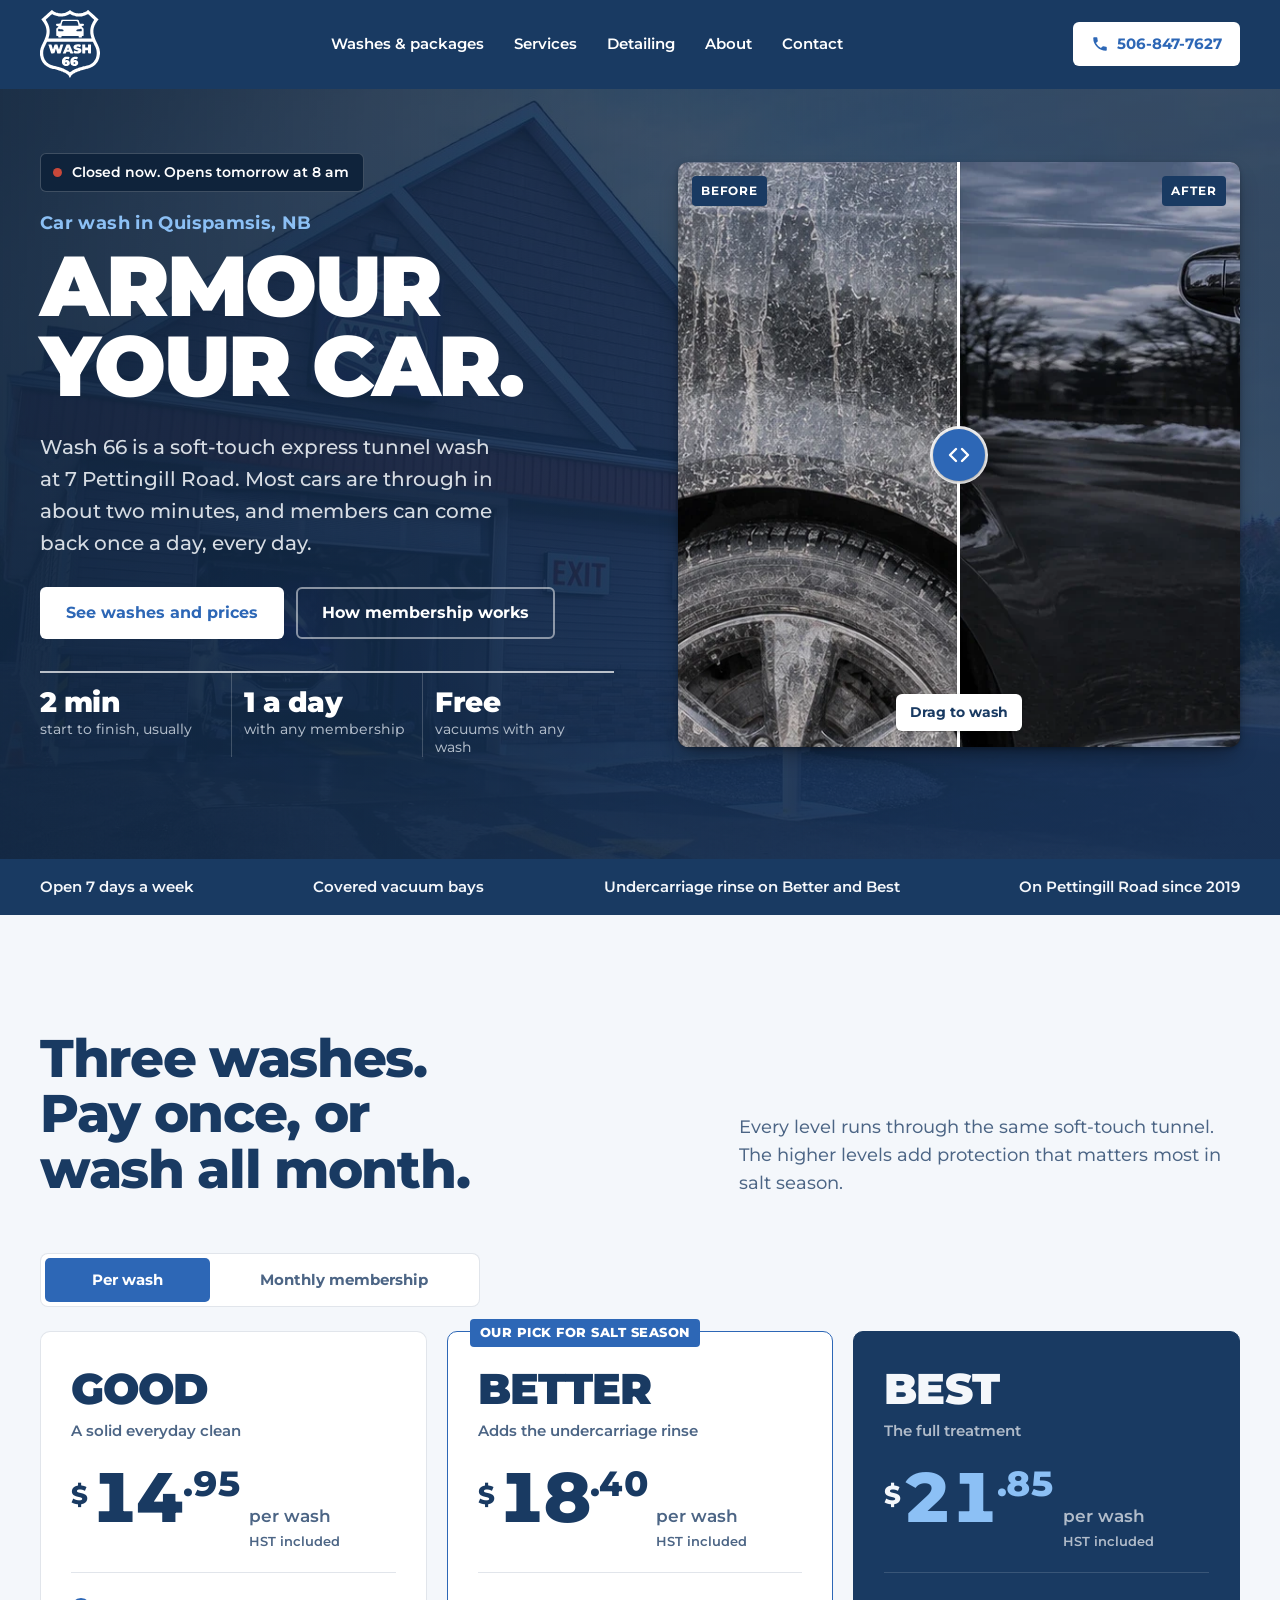
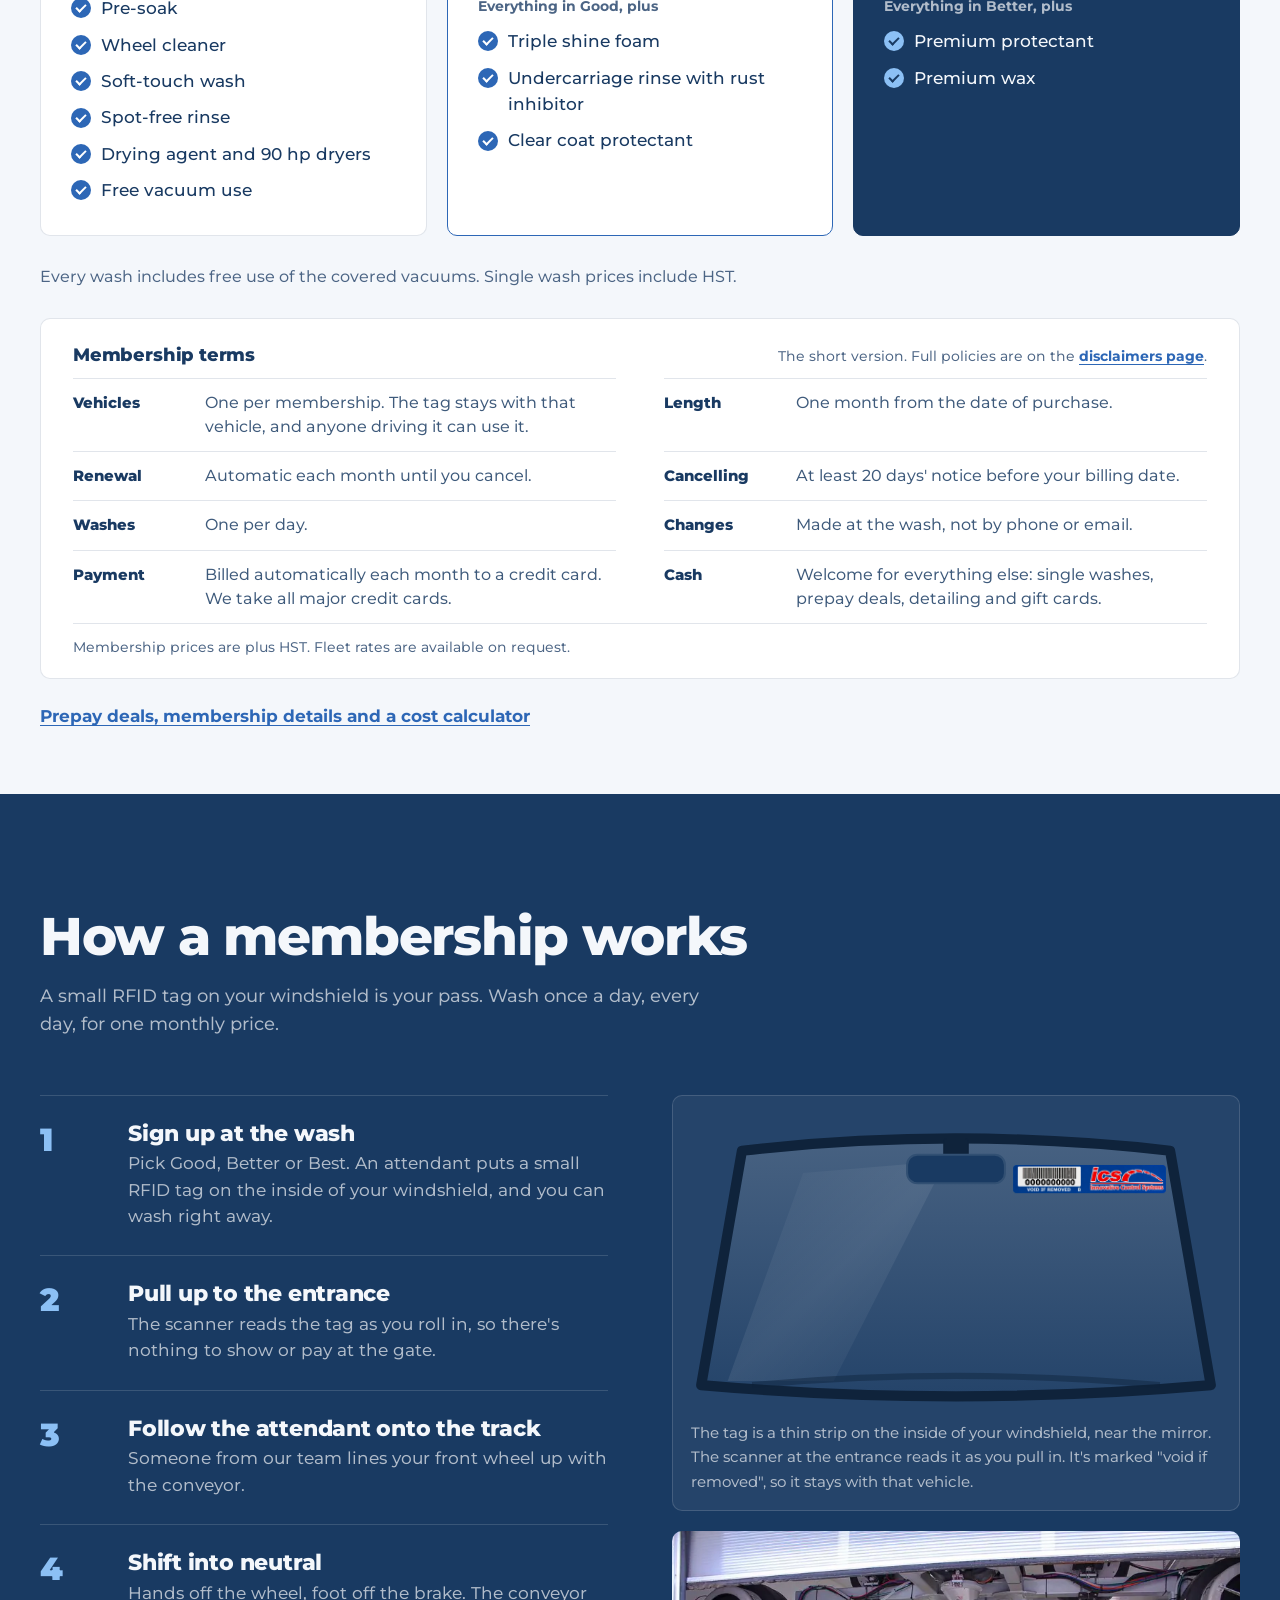
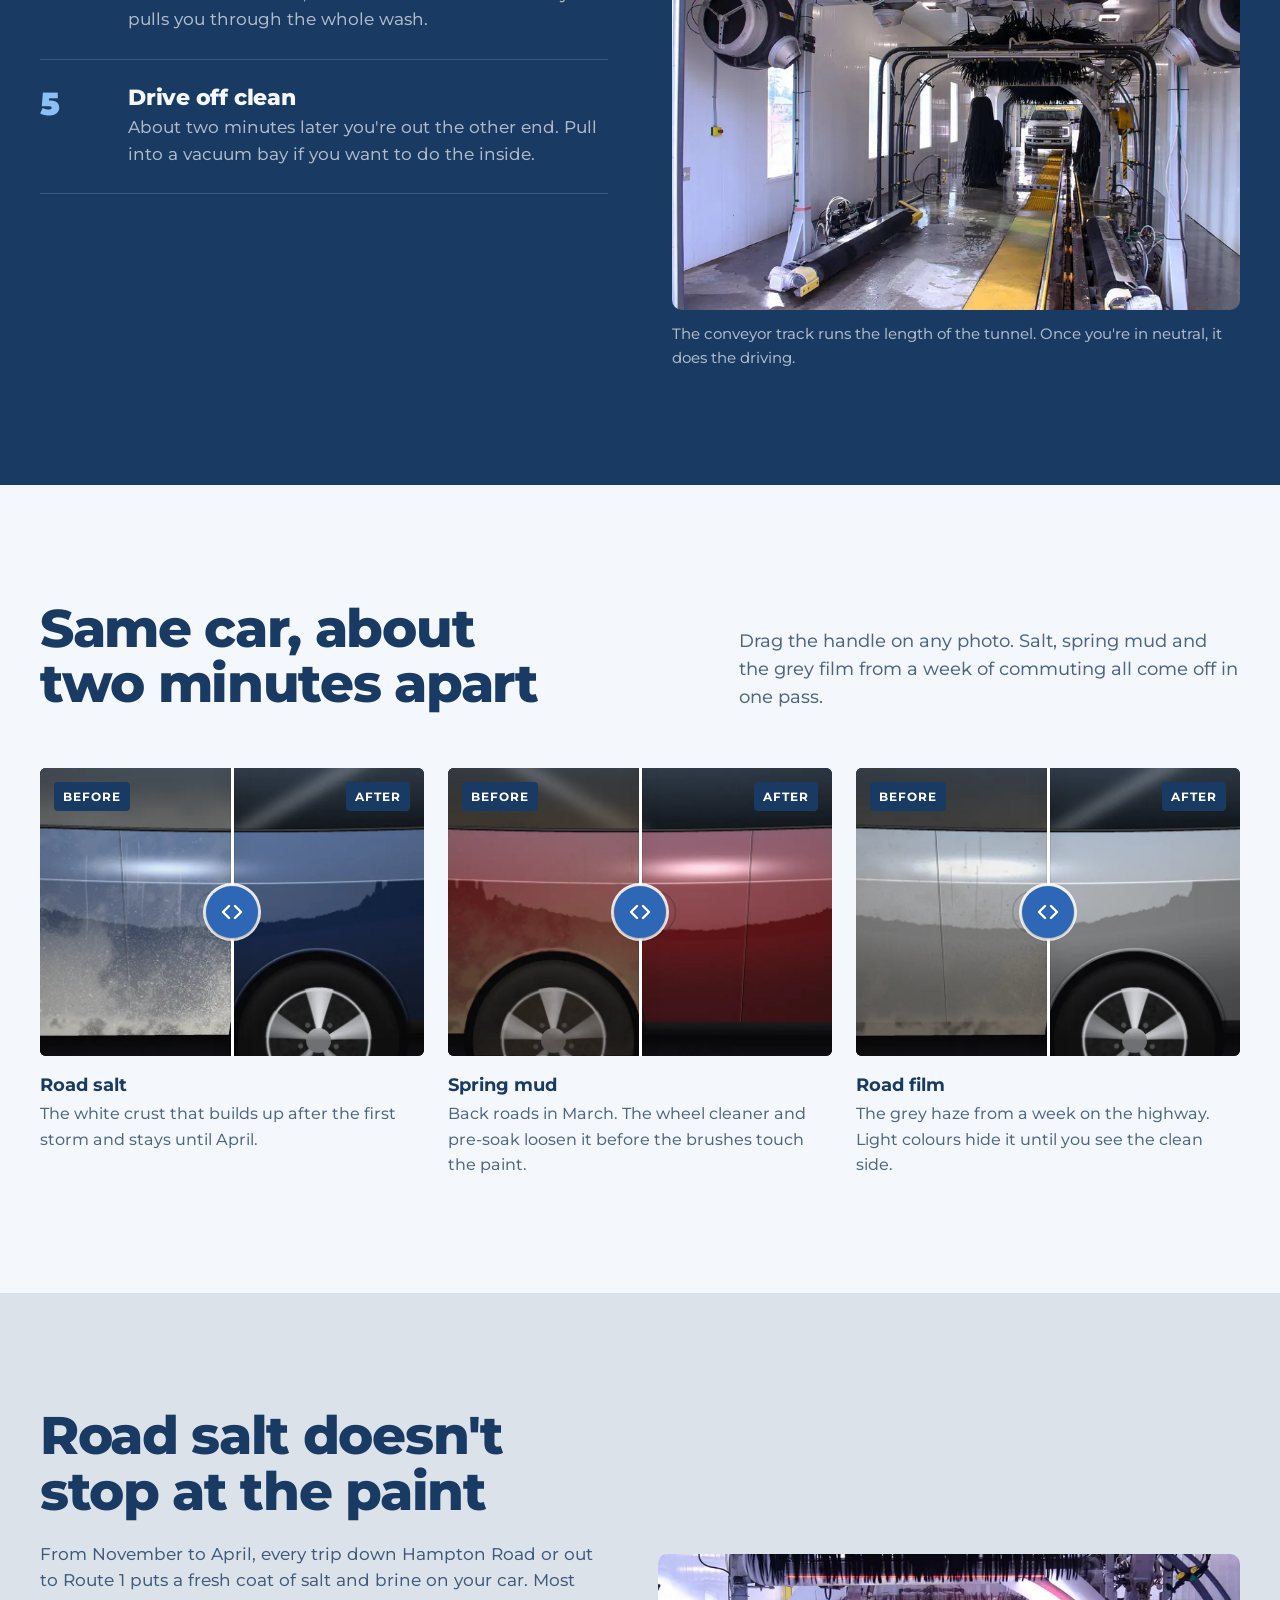
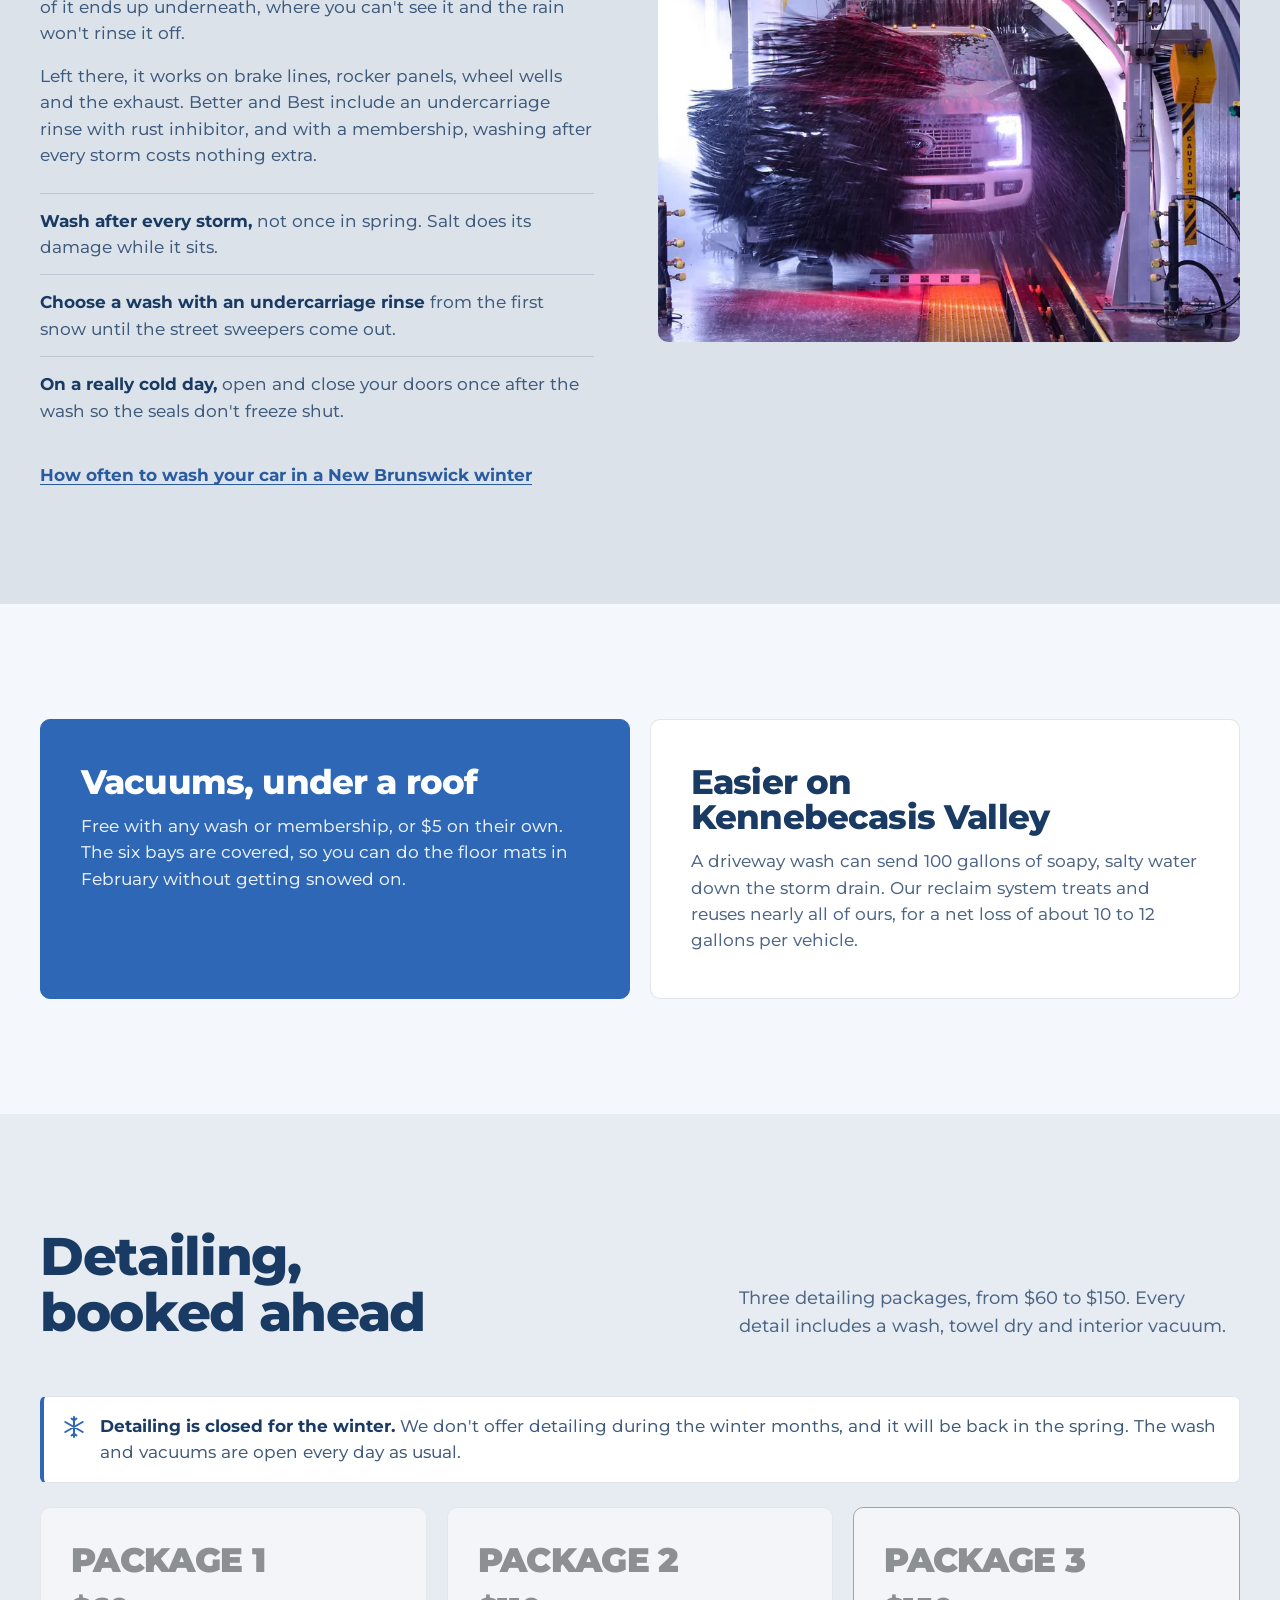
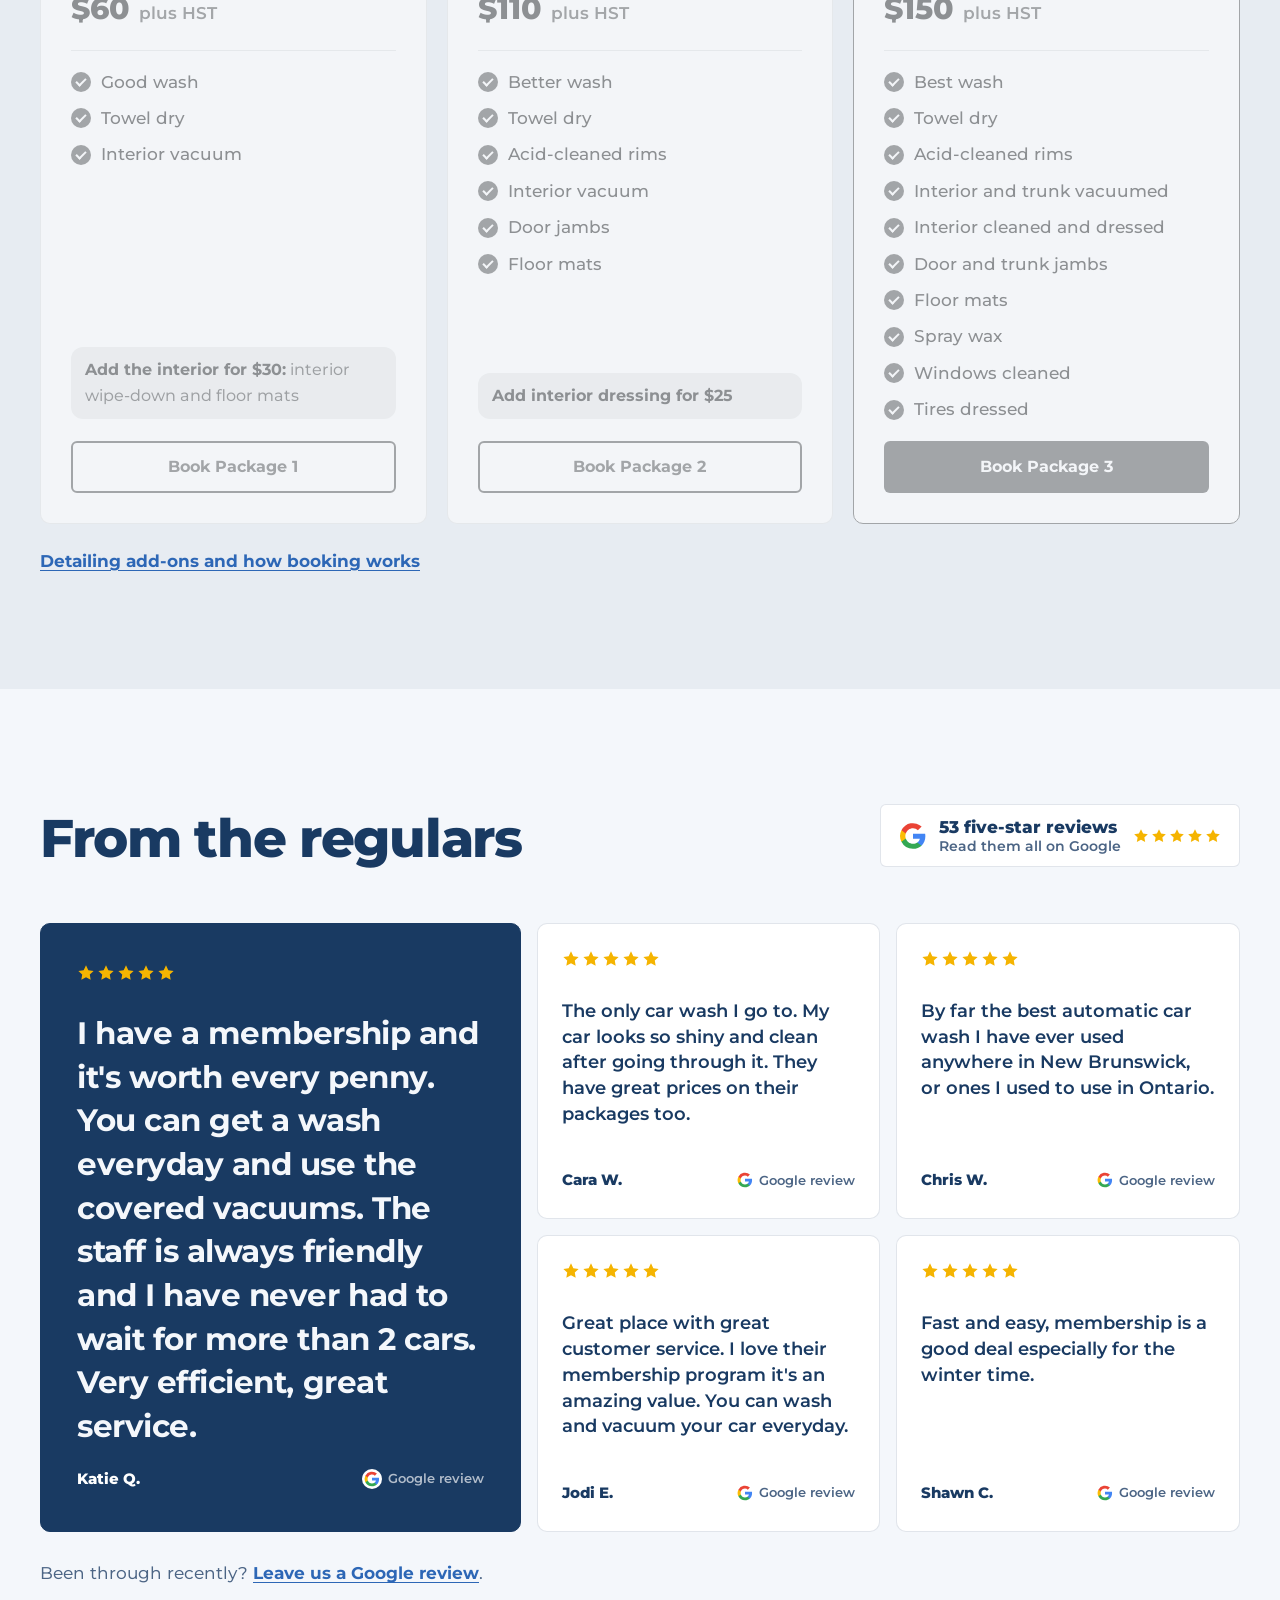
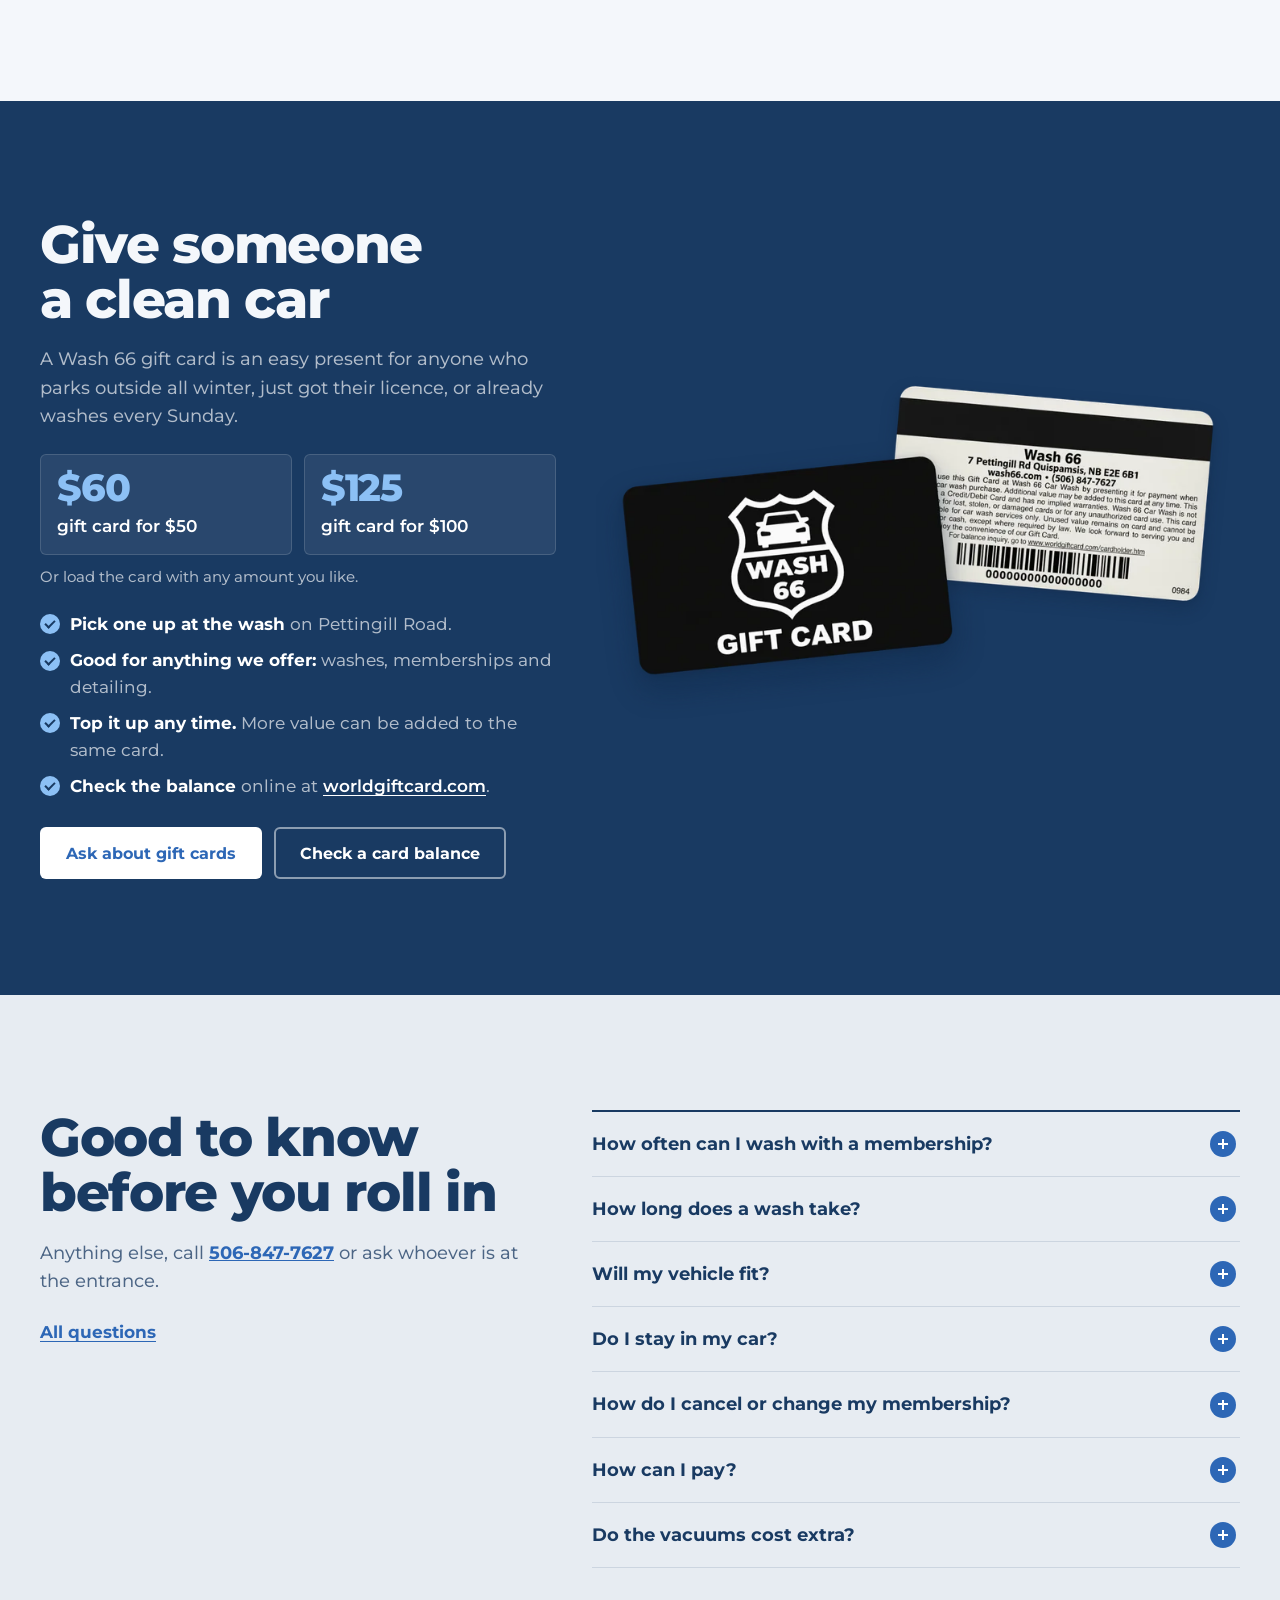
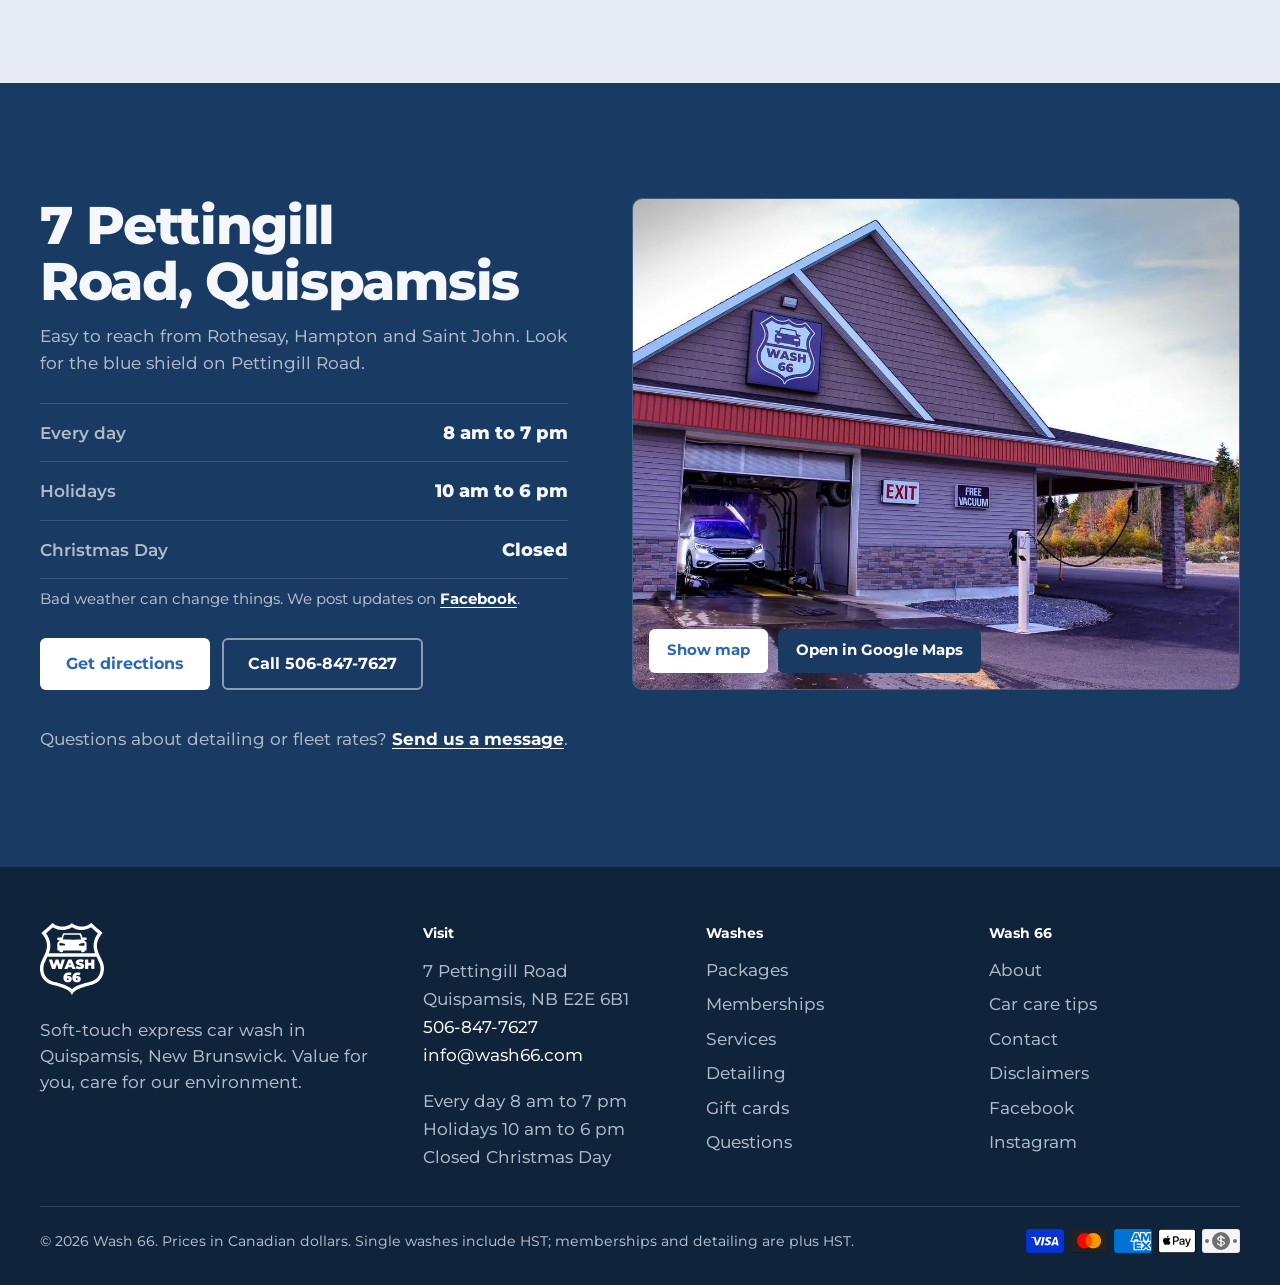
==== commit 478b8c5d: "New hero slider photos; pause detailing for the winter The home page before/after slider uses the ne" ====
--- a/index.html
+++ b/index.html
@@ -36,8 +36,8 @@
   <link rel="preload" as="image" href="/assets/img/photos/wash-66-building-quispamsis-800.webp" media="(max-width: 899px)" fetchpriority="high">
   <link rel="preload" as="image" href="/assets/img/photos/wash-66-building-quispamsis.webp" media="(min-width: 900px)" fetchpriority="high">
   <script>document.documentElement.className += " js";</script>
-  <link rel="stylesheet" href="/assets/css/styles.css?v=636d5f8c">
-  <script src="/assets/js/main.js?v=58bdaa29" defer></script>
+  <link rel="stylesheet" href="/assets/css/styles.css?v=101f3029">
+  <script src="/assets/js/main.js?v=aa44cef3" defer></script>
   <script type="application/ld+json">
 {
   "@context": "https://schema.org",
@@ -316,8 +316,8 @@
         <div class="hero-visual" data-reveal>
           <!-- Illustrative before/after. Replace with real photos from the tunnel (see README). -->
           <figure class="ba ba--hero" data-ba data-ba-intro style="--pos: 50%">
-            <img class="ba-after" src="/assets/img/before-after/hero-after-800.webp" srcset="/assets/img/before-after/hero-after-800.webp 800w, /assets/img/before-after/hero-after.webp 1600w" sizes="(min-width: 900px) 46vw, 100vw" width="1600" height="1200" alt="Black car door panel, clean and glossy after a wash">
-            <img class="ba-before" src="/assets/img/before-after/hero-before-800.webp" srcset="/assets/img/before-after/hero-before-800.webp 800w, /assets/img/before-after/hero-before.webp 1600w" sizes="(min-width: 900px) 46vw, 100vw" width="1600" height="1200" alt="The same black car panel caked in white road salt">
+            <img class="ba-after" src="/assets/img/before-after/hero-after.webp" width="623" height="623" alt="Black car fender and door, clean and glossy after a wash">
+            <img class="ba-before" src="/assets/img/before-after/hero-before.webp" width="623" height="623" alt="The same black car covered in salty road grime">
             <span class="ba-tag ba-tag--before" aria-hidden="true">Before</span>
             <span class="ba-tag ba-tag--after" aria-hidden="true">After</span>
             <span class="ba-handle" aria-hidden="true"><span class="ba-knob"><svg viewBox="0 0 24 24"><path d="M9 6l-6 6 6 6M15 6l6 6-6 6"/></svg></span></span>
@@ -567,14 +567,18 @@
       </div>
     </section>
 
-    <section class="section section--paper2" id="detailing">
+    <section class="section section--paper2 is-paused" id="detailing">
       <div class="wrap">
         <div class="section-head section-head--split">
           <h2>Detailing, booked ahead</h2>
           <p class="section-lede">Three detailing packages, from $60 to $150. Every detail includes a wash, towel dry and interior vacuum.</p>
         </div>
+<div class="season-note" role="note">
+  <svg viewBox="0 0 24 24" fill="none" stroke="currentColor" stroke-width="2" stroke-linecap="round" aria-hidden="true"><path d="M12 2v20M3.3 7l17.4 10M20.7 7L3.3 17M9.5 3.5 12 5.5l2.5-2M9.5 20.5 12 18.5l2.5 2"/></svg>
+  <p><strong>Detailing is closed for the winter.</strong> We don&#x27;t offer detailing during the winter months, and it will be back in the spring. The wash and vacuums are open every day as usual.</p>
+</div>
 <!-- Detailing packages and prices from the Wash 66 price sheet. -->
-<div class="details">
+<div class="details" inert>
   <article class="detail">
     <h3 class="detail-name">Package 1</h3>
     <p class="detail-price"><strong>$60</strong> plus HST</p>
--- a/assets/css/styles.css
+++ b/assets/css/styles.css
@@ -529,7 +529,7 @@
 .faq-group { margin: 0; padding: 40px 0 12px; border-bottom: 2px solid var(--ink); font-size: .8rem; font-weight: 800; letter-spacing: .12em; text-transform: uppercase; color: var(--accent); }
 .faq-group:first-child { padding-top: 0; }
 .faq-jump { display: flex; flex-wrap: wrap; gap: 8px; margin-top: 20px; }
-.faq-jump a { display: inline-flex; align-items: center; min-height: 42px; padding: 0 16px; border: 2px solid var(--accent); border-radius: 6px; color: var(--accent); font-weight: 700; text-decoration: none; }
+.faq-jump a { display: inline-flex; align-items: center; min-height: 44px; padding: 0 16px; border: 2px solid var(--accent); border-radius: 6px; color: var(--accent); font-weight: 700; text-decoration: none; }
 .faq-jump a:hover { background: var(--accent); color: var(--on-accent); }
 @media (min-width: 900px) {
   .faq-grid { grid-template-columns: 1fr 1.35fr; gap: 72px; }
@@ -561,7 +561,7 @@
 /* ---------- Footer ---------- */
 .site-footer { background: var(--ink-deep); color: var(--muted-light); padding: 56px 0 calc(28px + 76px + env(safe-area-inset-bottom)); }
 .footer-grid { display: grid; gap: 32px; padding-bottom: 36px; position: relative; }
-.footer-grid::after { content: ""; position: absolute; left: var(--gutter); right: var(--gutter); bottom: 0; height: 1px; background: var(--line-light); }
+.footer-grid::after { content: ""; position: absolute; left: max(var(--gutter), env(safe-area-inset-left)); right: max(var(--gutter), env(safe-area-inset-right)); bottom: 0; height: 1px; background: var(--line-light); }
 .footer-brand p { margin: 14px 0 0; max-width: 32ch; }
 .footer-nav, .footer-contact { display: grid; gap: 10px; align-content: start; }
 .site-footer a { text-decoration: none; }
@@ -604,7 +604,7 @@
 @media (max-width: 999px) {
   .legal-toc { display: flex; flex-wrap: wrap; gap: 8px; }
   .legal-toc p { flex-basis: 100%; margin: 0 0 4px; font-size: .8rem; font-weight: 700; letter-spacing: .12em; text-transform: uppercase; color: var(--muted); }
-  .legal-toc a { display: inline-flex; align-items: center; min-height: 42px; padding: 0 14px; border: 2px solid var(--accent); border-radius: 6px; color: var(--accent); font-weight: 700; text-decoration: none; }
+  .legal-toc a { display: inline-flex; align-items: center; min-height: 44px; padding: 0 14px; border: 2px solid var(--accent); border-radius: 6px; color: var(--accent); font-weight: 700; text-decoration: none; }
   .legal-toc a:hover { background: var(--accent); color: var(--on-accent); }
 }
 .legal-body { display: grid; gap: 20px; }
@@ -619,6 +619,7 @@
 .legal-card--warn strong { color: var(--white); }
 .rule { display: grid; gap: 8px; padding: 16px 0; border-top: 1px solid var(--line-light); }
 .rule:first-of-type { border-top: 0; padding-top: 0; }
+.rule:last-child { padding-bottom: 0; }
 .rule h3 { font-size: 1.15rem; color: var(--accent-on-dark); line-height: 1.3; text-wrap: pretty; }
 .rule p { margin: 0; }
 .legal-card .chips-list { display: flex; flex-wrap: wrap; gap: 8px; list-style: none; padding: 0; }
@@ -745,10 +746,11 @@
 .hero--page .lede { max-width: 58ch; margin-bottom: 0; }
 
 /* Breadcrumbs */
-.crumbs ol { list-style: none; margin: 0; padding: 0; display: flex; flex-wrap: wrap; gap: 6px; font-size: .88rem; font-weight: 600; }
+.crumbs ol { list-style: none; margin: 0; padding: 0; display: flex; flex-wrap: wrap; gap: 12px 6px; font-size: .88rem; font-weight: 600; }
 .crumbs li { color: var(--muted-light); }
 .crumbs li:not(:last-child)::after { content: "/"; margin-left: 6px; color: rgba(255,255,255,.35); }
-.crumbs a { color: var(--white); text-decoration: none; display: inline-block; padding: 12px 0; margin: -12px 0; }
+.crumbs a { color: var(--white); text-decoration: none; position: relative; }
+.crumbs a::before { content: ""; position: absolute; inset: -13px 0; }
 .crumbs a:hover { text-decoration: underline; text-underline-offset: 3px; }
 
 /* ---------- Strip (list of facts) ---------- */
@@ -815,7 +817,7 @@
 /* Guides list */
 .guides { list-style: none; margin: 0; padding: 0; display: grid; gap: 14px; }
 .guide { display: flex; }
-.guide a { flex: 1; display: grid; gap: 6px; padding: 22px 22px; border-radius: var(--radius-lg); background: var(--white); border: 1px solid var(--line); text-decoration: none; transition: border-color .15s ease; }
+.guide a { flex: 1; display: grid; align-content: start; gap: 6px; padding: 22px 22px; border-radius: var(--radius-lg); background: var(--white); border: 1px solid var(--line); text-decoration: none; transition: border-color .15s ease; }
 .guide a:hover { border-color: var(--accent); }
 .guide-title { font-size: 1.25rem; font-weight: 800; color: var(--ink); line-height: 1.25; }
 .guide-desc { color: var(--text-2); }
@@ -890,7 +892,7 @@
 @media (max-width: 899px) and (prefers-reduced-motion: reduce) {
   .strip { overflow-x: auto; }
   .strip::before, .strip::after { display: none; }
-  .strip-track { animation: none; padding-left: var(--gutter); padding-right: var(--gutter); }
+  .strip-track { animation: none; padding-left: max(var(--gutter), env(safe-area-inset-left)); padding-right: max(var(--gutter), env(safe-area-inset-right)); }
   .strip-clone { display: none; }
 }
 
@@ -957,6 +959,7 @@
 }
 @media (min-width: 900px) and (max-width: 1199px) {
   .tier { padding: 30px 18px 28px; }
+  .tier-flag { left: 18px; padding: 4px 8px; letter-spacing: .02em; }
   .price-amt { font-size: clamp(2.8rem, .8rem + 3.4vw, 3.6rem); }
 }
 .section--ice .more-link a { color: var(--accent-dark); }
@@ -1037,7 +1040,7 @@
   .detail--best .feat { grid-template-columns: 1fr 1fr; column-gap: 24px; }
 }
 @media (min-width: 700px) and (max-width: 899px) {
-  .footer-grid { grid-template-columns: repeat(3, 1fr); }
+  .footer-grid { grid-template-columns: 1.3fr 1fr 1fr; }
   .footer-grid > :nth-child(2) { grid-column: auto; }
 }
 @media (min-width: 900px) and (max-width: 1099px) {
@@ -1053,9 +1056,29 @@
   .hero-place { margin-bottom: 6px; }
   .hero-title { font-size: clamp(2.2rem, 10vh + .5rem, 3.2rem); margin-bottom: 14px; }
   .hero .lede { max-width: 60ch; margin-bottom: 18px; }
-  .hero-visual { max-width: 520px; margin-inline: auto; width: 100%; }
+  .hero-visual { max-width: min(520px, calc((100vh - var(--header-h) - 24px) * 4 / 3)); max-width: min(520px, calc((100svh - var(--header-h) - 24px) * 4 / 3)); margin-inline: auto; width: 100%; }
+  .site-header .brand { min-width: 44px; }
+  html { scroll-padding-bottom: calc(12px + env(safe-area-inset-bottom)); }
   .action-bar { display: none; }
   .site-footer { padding-bottom: calc(28px + env(safe-area-inset-bottom)); }
+}
+
+/* The biggest phones held sideways (900-999 wide): same treatment */
+@media (min-width: 900px) and (max-width: 999px) and (max-height: 500px) {
+  :root { --header-h: 60px; }
+  .site-header .brand img { height: 44px; }
+  .site-header .brand { min-width: 44px; }
+  .hero:not(.hero--page) { padding-top: 0; }
+  .hero-grid { grid-template-columns: minmax(0, 1fr); gap: 28px; }
+  .ba--hero { aspect-ratio: 4 / 3; }
+  .hero-visual { order: 0; max-width: min(520px, calc((100vh - var(--header-h) - 24px) * 4 / 3)); max-width: min(520px, calc((100svh - var(--header-h) - 24px) * 4 / 3)); margin-inline: auto; width: 100%; }
+  .hero-intro { display: flex; flex-direction: column; align-items: center; text-align: center; padding: 16px 0 24px; }
+  .hero .status { margin-bottom: 10px; }
+  .hero-place { margin-bottom: 6px; }
+  .hero-title { font-size: clamp(2.2rem, 10vh + .5rem, 3.2rem); margin-bottom: 14px; }
+  .hero-intro .lede { max-width: 60ch; margin: 0 auto 18px; }
+  .hero-intro .cta-row { width: 100%; justify-content: center; }
+  .hero-facts { margin-top: 0; }
 }
 
 /* Membership article table: stack rows on phones */
@@ -1069,7 +1092,14 @@
   .data-table tbody th { font-size: 1.1rem; margin-bottom: 6px; }
   .data-table td { display: flex; flex-wrap: wrap; align-items: baseline; justify-content: flex-end; gap: 0 6px; padding: 3px 0; }
   .data-table td::before { margin-right: auto; font-size: .8rem; font-weight: 700; letter-spacing: .04em; text-transform: uppercase; color: var(--muted); }
-  .data-table td:nth-of-type(1)::before { content: "Per wash"; }
-  .data-table td:nth-of-type(2)::before { content: "Monthly + HST"; }
-  .data-table td:nth-of-type(3)::before { content: "Pays off at"; }
-}
+  .data-table td:nth-of-type(1)::before { content: "Per wash"; content: "Per wash" / ""; }
+  .data-table td:nth-of-type(2)::before { content: "Monthly with HST"; content: "Monthly with HST" / ""; }
+  .data-table td:nth-of-type(3)::before { content: "Pays off at"; content: "Pays off at" / ""; }
+}
+
+/* ---------- Seasonal pause (detailing in winter) ---------- */
+.season-note { display: flex; gap: 14px; align-items: flex-start; margin: 0 0 24px; padding: 16px 18px; border-radius: var(--radius); background: var(--white); border: 1px solid var(--line); border-left: 4px solid var(--accent); color: var(--text-2); }
+.season-note svg { flex: none; width: 24px; height: 24px; margin-top: 2px; color: var(--accent); }
+.season-note p { margin: 0; }
+.season-note strong { color: var(--ink); }
+.is-paused [inert] { filter: grayscale(1); opacity: .5; user-select: none; }
